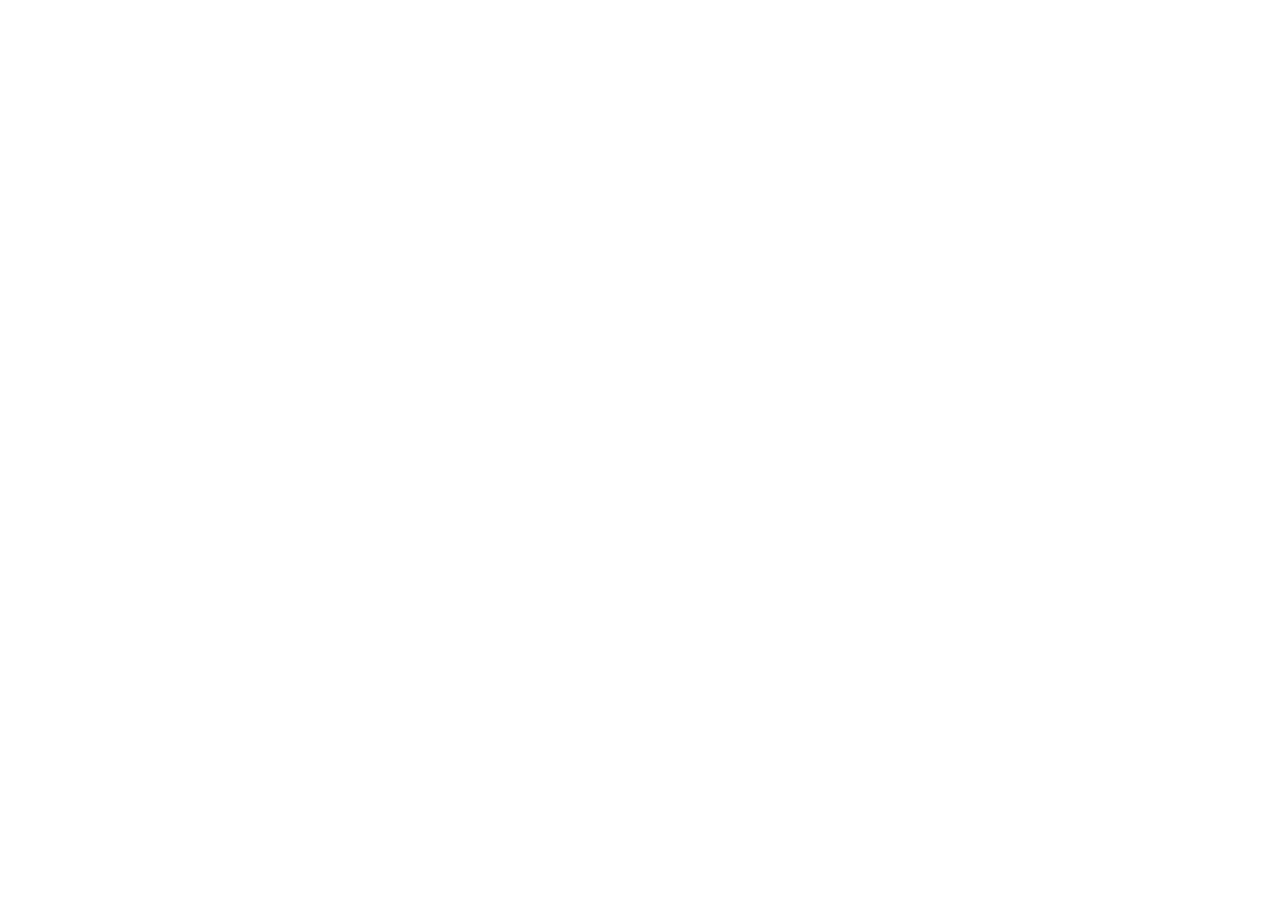
==== index.html @ af5df822 "Add files via upload" ====
<!doctype html>
<html lang="en-GB">
<head>
  <meta charset="utf-8" />
  <meta name="viewport" content="width=240, initial-scale=1, maximum-scale=1, user-scalable=no, viewport-fit=cover" />
  <meta name="theme-color" content="#090a0f" />
  <title>Theory Roulette</title>
  <link rel="icon" href="assets/theory-roulette-icon.svg" />
  <link rel="stylesheet" href="css/styles.css" />
</head>
<body>
  <main id="app" aria-live="polite"></main>
  <script src="js/data.js"></script>
  <script src="js/app.js"></script>
</body>
</html>
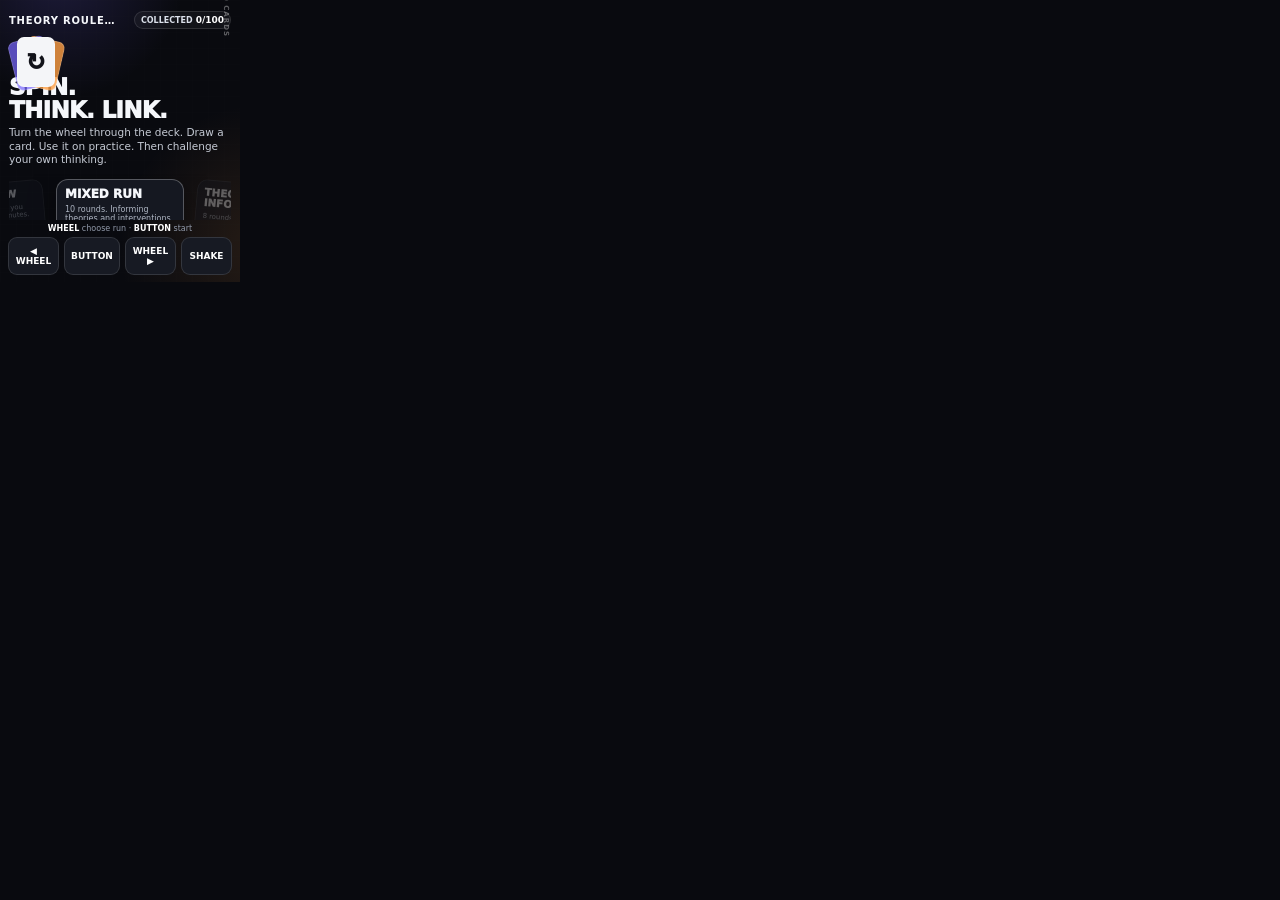
==== commit 8f46ccb2: "Add files via upload" ====
--- a/index.html
+++ b/index.html
@@ -1,16 +1,705 @@
 <!doctype html>
 <html lang="en-GB">
 <head>
-  <meta charset="utf-8" />
-  <meta name="viewport" content="width=240, initial-scale=1, maximum-scale=1, user-scalable=no, viewport-fit=cover" />
-  <meta name="theme-color" content="#090a0f" />
-  <title>Theory Roulette</title>
-  <link rel="icon" href="assets/theory-roulette-icon.svg" />
-  <link rel="stylesheet" href="css/styles.css" />
+<meta charset="utf-8">
+<meta name="viewport" content="width=240, initial-scale=1, maximum-scale=1, user-scalable=no, viewport-fit=cover">
+<meta name="theme-color" content="#090a0f">
+<title>Theory Roulette — R1 Creation</title>
+<style>:root{
+  --bg:#090a0f;
+  --panel:#12141d;
+  --ink:#f5f7fb;
+  --muted:#a6adba;
+  --inform:#7867ff;
+  --intervene:#ff9f43;
+  --wild:#42d6b4;
+  --danger:#ff5b6e;
+  --line:rgba(255,255,255,.12);
+}
+*{box-sizing:border-box;-webkit-tap-highlight-color:transparent}
+html,body{margin:0;width:240px;height:282px;overflow:hidden;background:var(--bg);color:var(--ink);font-family:Inter,ui-sans-serif,system-ui,-apple-system,BlinkMacSystemFont,"Segoe UI",sans-serif}
+body{position:relative;user-select:none}
+button,input,textarea{font:inherit}
+#app{width:240px;height:282px;overflow:hidden;position:relative;background:
+  radial-gradient(circle at 25% -10%,rgba(120,103,255,.18),transparent 35%),
+  radial-gradient(circle at 110% 88%,rgba(255,159,67,.12),transparent 40%),#090a0f}
+.screen{position:absolute;inset:0;padding:8px 9px 9px;display:flex;flex-direction:column;animation:screenIn .18s ease-out}
+@keyframes screenIn{from{opacity:0;transform:translateY(4px)}to{opacity:1;transform:none}}
+.topbar{height:24px;display:flex;align-items:center;gap:6px;flex:0 0 auto}
+.brand{font-size:10px;font-weight:900;letter-spacing:.8px;white-space:nowrap;overflow:hidden;text-overflow:ellipsis}
+.spacer{flex:1}
+.pill{height:18px;display:inline-flex;align-items:center;gap:3px;border:1px solid var(--line);border-radius:999px;padding:0 6px;background:rgba(255,255,255,.04);font-size:8px;font-weight:800;color:#dbe0ea}
+.pill strong{font-size:9px;color:#fff}
+.kicker{font-size:8px;font-weight:900;letter-spacing:1.1px;color:var(--muted);text-transform:uppercase}
+.title{font-size:23px;line-height:.98;font-weight:950;letter-spacing:-.7px;margin:5px 0 5px}
+.subtitle{font-size:10.5px;line-height:1.28;color:#c5cad4;margin:0}
+.hint{font-size:8px;line-height:1.2;color:#929aaa;text-align:center;margin-top:auto;padding-top:4px}
+.hint b{color:#fff}
+
+/* HOME */
+.hero-mark{width:54px;height:54px;margin:4px 0 1px;position:relative}
+.hero-mark .c{position:absolute;width:38px;height:50px;border-radius:7px;left:8px;top:1px;border:1px solid rgba(255,255,255,.25)}
+.hero-mark .c:nth-child(1){background:var(--inform);transform:rotate(-14deg) translateX(-5px);opacity:.7}
+.hero-mark .c:nth-child(2){background:var(--intervene);transform:rotate(13deg) translateX(6px);opacity:.8}
+.hero-mark .c:nth-child(3){background:#f4f5f8;display:grid;place-items:center;color:#12131a;font-size:23px;font-weight:950}
+.mode-rail{height:74px;position:relative;margin-top:7px;overflow:hidden}
+.mode-card{position:absolute;top:5px;left:50%;width:128px;height:62px;border:1px solid var(--line);border-radius:12px;background:#151821;padding:8px;transition:transform .16s ease,opacity .16s ease,filter .16s ease;transform:translateX(-50%)}
+.mode-card .mname{font-size:12px;font-weight:950;line-height:1}.mode-card .mdesc{font-size:8px;line-height:1.18;color:#aeb5c2;margin-top:5px}
+.mode-card.prev{transform:translateX(-152%) scale(.86) rotate(-5deg);opacity:.33}.mode-card.next{transform:translateX(52%) scale(.86) rotate(5deg);opacity:.33}.mode-card.far{opacity:0;pointer-events:none}
+.mode-card.current{box-shadow:0 8px 28px rgba(0,0,0,.35);border-color:rgba(255,255,255,.28)}
+
+/* DECK */
+.deck-zone{position:relative;height:185px;flex:0 0 185px;overflow:hidden;margin:1px -9px 0}
+.deck-card{position:absolute;width:138px;height:176px;left:51px;top:4px;border-radius:15px;border:1px solid rgba(255,255,255,.2);padding:10px;overflow:hidden;transform-origin:50% 100%;transition:transform .16s cubic-bezier(.2,.8,.2,1),opacity .16s ease,filter .16s ease;box-shadow:0 12px 26px rgba(0,0,0,.38)}
+.deck-card.inform{background:linear-gradient(150deg,#7666ff 0%,#493cc2 62%,#28233e 100%)}
+.deck-card.intervene{background:linear-gradient(150deg,#ffad58 0%,#cf6e21 62%,#3c2a20 100%)}
+.deck-card .cat{font-size:7px;font-weight:950;letter-spacing:1px;text-transform:uppercase;opacity:.84}
+.deck-card .num{position:absolute;right:10px;top:9px;font-size:8px;font-weight:900;opacity:.55}
+.deck-card .name{font-size:19px;line-height:.98;font-weight:950;letter-spacing:-.5px;margin-top:20px;overflow-wrap:anywhere}
+.deck-card .family{position:absolute;left:10px;bottom:10px;font-size:8px;font-weight:850;text-transform:uppercase;letter-spacing:.7px;background:rgba(0,0,0,.2);padding:4px 6px;border-radius:999px}
+.deck-card.pos-2{transform:translateX(-164px) scale(.77) rotate(-12deg);opacity:.24;filter:saturate(.55)}
+.deck-card.pos-1{transform:translateX(-90px) scale(.87) rotate(-7deg);opacity:.55;filter:saturate(.75)}
+.deck-card.pos0{transform:translateX(0) scale(1) rotate(0);opacity:1;z-index:4}
+.deck-card.pos1{transform:translateX(90px) scale(.87) rotate(7deg);opacity:.55;filter:saturate(.75)}
+.deck-card.pos2{transform:translateX(164px) scale(.77) rotate(12deg);opacity:.24;filter:saturate(.55)}
+.deck-card.fly-left{animation:flyLeft .48s cubic-bezier(.3,.7,.1,1) forwards}.deck-card.fly-right{animation:flyRight .48s cubic-bezier(.3,.7,.1,1) forwards}.deck-card.pick{animation:pickCard .48s cubic-bezier(.2,.9,.2,1) forwards;z-index:10}
+@keyframes flyLeft{to{transform:translate(-210px,32px) rotate(-38deg) scale(.7);opacity:0}}
+@keyframes flyRight{to{transform:translate(210px,32px) rotate(38deg) scale(.7);opacity:0}}
+@keyframes pickCard{55%{transform:translateY(-13px) scale(1.05)}to{transform:translateY(8px) scale(.9);opacity:0}}
+.deck-footer{display:flex;align-items:center;justify-content:center;gap:7px;height:32px}.legend-dot{width:7px;height:7px;border-radius:50%;display:inline-block}.legend-dot.i{background:var(--inform)}.legend-dot.a{background:var(--intervene)}
+
+/* CHALLENGE */
+.mini-card{height:39px;border-radius:10px;padding:7px 8px;display:flex;align-items:center;gap:8px;border:1px solid rgba(255,255,255,.15);flex:0 0 auto}.mini-card.inform{background:linear-gradient(100deg,rgba(120,103,255,.34),rgba(120,103,255,.09))}.mini-card.intervene{background:linear-gradient(100deg,rgba(255,159,67,.34),rgba(255,159,67,.09))}
+.mini-icon{width:25px;height:25px;border-radius:7px;display:grid;place-items:center;font-size:13px;font-weight:950;background:rgba(255,255,255,.12)}
+.mini-copy{min-width:0}.mini-copy .mini-cat{font-size:6.5px;font-weight:900;letter-spacing:.8px;text-transform:uppercase;color:#bec4d0}.mini-copy .mini-name{font-size:11px;font-weight:950;white-space:nowrap;overflow:hidden;text-overflow:ellipsis;max-width:165px}
+.casebox{margin-top:6px;padding:8px 9px;border:1px solid var(--line);border-radius:11px;background:rgba(255,255,255,.035);min-height:116px;overflow:hidden}.case-title{font-size:9px;font-weight:950;text-transform:uppercase;letter-spacing:.65px;color:#fff;margin-bottom:5px}.case-text{font-size:10.5px;line-height:1.28;color:#d8dce5}.case-new{font-size:8.5px;line-height:1.23;color:#aeb7c7;margin-top:5px;padding-top:5px;border-top:1px solid rgba(255,255,255,.09)}
+.prompt-box{margin-top:6px;border-radius:11px;padding:8px 9px;background:#f2f3f5;color:#15161c;min-height:71px}.prompt-label{font-size:7px;font-weight:950;text-transform:uppercase;letter-spacing:.9px;color:#666d78}.prompt-text{font-size:12.2px;font-weight:850;line-height:1.16;margin-top:3px}.speak-state{font-size:8px;font-weight:900;margin-top:6px;color:#303540;display:flex;align-items:center;gap:4px}.pulse{width:6px;height:6px;border-radius:50%;background:var(--danger)}.listening .pulse{animation:pulse .65s infinite alternate}@keyframes pulse{to{transform:scale(1.7);opacity:.45}}
+
+/* REVEAL */
+.reveal-grid{display:grid;grid-template-rows:1fr 1fr;gap:6px;min-height:183px;margin-top:5px}.reveal{border-radius:11px;padding:9px;border:1px solid var(--line);background:rgba(255,255,255,.04);overflow:hidden}.reveal .rlabel{font-size:7px;font-weight:950;letter-spacing:.9px;text-transform:uppercase;margin-bottom:5px}.reveal .rtext{font-size:10.2px;line-height:1.25}.reveal.helps .rlabel{color:var(--wild)}.reveal.limits .rlabel{color:#ff8ea0}.transcript{font-size:8px;line-height:1.2;color:#9ea6b5;white-space:nowrap;overflow:hidden;text-overflow:ellipsis;margin:2px 0 0}
+
+/* LINK */
+.link-prompt{font-size:10.7px;line-height:1.2;font-weight:850;margin:5px 2px 3px}.link-rail{position:relative;height:142px;overflow:hidden;margin:0 -9px}.link-card{position:absolute;width:128px;height:130px;left:56px;top:4px;border-radius:13px;padding:9px;border:1px solid rgba(255,255,255,.17);transition:transform .16s ease,opacity .16s ease;box-shadow:0 10px 23px rgba(0,0,0,.3)}.link-card.inform{background:#493dc2}.link-card.intervene{background:#c86e28}.link-card .lname{font-size:15px;line-height:1;font-weight:950;margin-top:17px}.link-card .lwhy{font-size:8px;line-height:1.2;margin-top:8px;color:rgba(255,255,255,.82)}.link-card.prev{transform:translateX(-126px) scale(.84) rotate(-7deg);opacity:.4}.link-card.next{transform:translateX(126px) scale(.84) rotate(7deg);opacity:.4}.link-card.far{opacity:0}.link-card.current{z-index:3}
+
+/* WILDCARD */
+.wild-overlay{position:absolute;inset:0;z-index:50;display:grid;place-items:center;background:rgba(3,5,9,.72);backdrop-filter:blur(5px);animation:wildIn .22s ease-out}@keyframes wildIn{from{opacity:0;transform:scale(1.08)}to{opacity:1;transform:none}}.wild-card{width:204px;min-height:205px;border-radius:18px;background:linear-gradient(150deg,#49d9b8,#168a79 65%,#12302d);border:1px solid rgba(255,255,255,.35);padding:14px;box-shadow:0 20px 50px rgba(0,0,0,.55);transform:rotate(-2deg)}.wild-icon{font-size:28px;font-weight:950}.wild-label{font-size:8px;font-weight:950;letter-spacing:1.2px;margin-top:8px}.wild-name{font-size:22px;line-height:.95;font-weight:950;margin-top:3px}.wild-prompt{font-size:12px;line-height:1.22;font-weight:750;margin-top:14px}.wild-bonus{font-size:8px;font-weight:900;margin-top:14px;color:#d4fff6}
+
+/* RESULTS */
+.scoreburst{text-align:center;margin:8px 0 5px}.scoreburst .big{font-size:42px;line-height:.9;font-weight:1000;letter-spacing:-2px}.scoreburst .small{font-size:8px;font-weight:900;letter-spacing:1.1px;color:#aab1bf}.combo{margin:8px auto 0;border:1px solid var(--line);border-radius:12px;padding:8px 10px;width:205px;background:rgba(255,255,255,.035)}.combo .pair{font-size:10px;font-weight:950;line-height:1.2}.combo .why{font-size:8.5px;line-height:1.22;color:#adb5c4;margin-top:4px}.progressbar{height:5px;border-radius:999px;background:#20232d;overflow:hidden;margin-top:8px}.progressbar>span{display:block;height:100%;background:linear-gradient(90deg,var(--inform),var(--wild));border-radius:inherit}.run-summary{display:grid;grid-template-columns:repeat(3,1fr);gap:6px;margin-top:9px}.stat{padding:8px 5px;border:1px solid var(--line);border-radius:10px;text-align:center;background:rgba(255,255,255,.035)}.stat b{font-size:17px;display:block}.stat span{font-size:7px;color:#a9b0bc;font-weight:800;text-transform:uppercase;letter-spacing:.7px}
+
+/* Browser-only touch helpers */
+.touchbar{position:absolute;bottom:7px;left:8px;right:8px;height:38px;display:none;gap:5px;z-index:20}.touchbar button{flex:1;border:1px solid var(--line);border-radius:9px;background:#171a23;color:#fff;font-size:9px;font-weight:850}.browser .touchbar{display:flex}.browser .hint{padding-bottom:39px}
+.casebox-large{min-height:175px;padding:11px 10px}.casebox-large .case-title{font-size:10px;margin-bottom:8px}.casebox-large .case-text{font-size:11.2px;line-height:1.32}.casebox-large .case-new{font-size:9.2px;line-height:1.26;margin-top:8px;padding-top:7px}
+.reflection-space{margin-top:8px;padding:10px 3px 4px;min-height:125px}.reflection-question{font-size:20px;line-height:1.03;font-weight:950;letter-spacing:-.45px;margin-top:7px}.reflection-nudge{font-size:9px;line-height:1.25;color:#aeb6c4;margin-top:10px}.reflection-transcript{margin-top:7px;color:#3c424e}.reveal-grid{min-height:172px}
+.reflection-space{min-height:108px;margin-top:5px;padding-top:7px}.reflection-nudge{font-size:8.5px;margin-top:7px}.reflection-prompt{min-height:49px;padding:7px 9px}.reflection-prompt .speak-state{margin-top:1px}.reflection-prompt .reflection-transcript{margin-top:5px}
+
+/* FIXED BUILD: visible bootstrap + card artwork */
+#app:before{content:"";position:absolute;inset:0;pointer-events:none;opacity:.22;background-image:linear-gradient(rgba(255,255,255,.018) 1px,transparent 1px),linear-gradient(90deg,rgba(255,255,255,.018) 1px,transparent 1px);background-size:16px 16px}
+.deck-card:after{content:"";position:absolute;right:-12px;bottom:-14px;width:88px;height:88px;border-radius:50%;border:14px solid rgba(255,255,255,.07);box-shadow:0 0 0 8px rgba(255,255,255,.025)}
+.deck-card.inform:before{content:"?";position:absolute;right:15px;bottom:16px;font-size:50px;line-height:1;font-weight:900;color:rgba(255,255,255,.10);transform:rotate(8deg)}
+.deck-card.intervene:before{content:"→";position:absolute;right:12px;bottom:14px;font-size:52px;line-height:1;font-weight:900;color:rgba(255,255,255,.11);transform:rotate(-8deg)}
+.home:after{content:"100 CARDS";position:absolute;right:10px;top:37px;font-size:7px;font-weight:900;letter-spacing:1px;color:rgba(255,255,255,.35);transform:rotate(90deg);transform-origin:100% 0}
+.startup-shell .mode-card.current{border-color:rgba(120,103,255,.7);box-shadow:0 9px 30px rgba(120,103,255,.16)}
+.startup-shell .bootstrap-note{font-size:7px;color:#6f7887;text-align:center;margin-top:auto}
+.startup-error{margin:auto 4px;text-align:center}.startup-error .error-mark{width:44px;height:44px;margin:0 auto 12px;border-radius:13px;display:grid;place-items:center;font-size:26px;font-weight:950;background:#ff5b6e;color:#0b0c10;transform:rotate(-6deg)}
+</style>
 </head>
 <body>
-  <main id="app" aria-live="polite"></main>
-  <script src="js/data.js"></script>
-  <script src="js/app.js"></script>
+<main id="app" aria-live="polite"><section class="screen home startup-shell">
+  <div class="topbar"><div class="brand">THEORY ROULETTE</div><div class="spacer"></div><div class="pill">100 <strong>CARDS</strong></div></div>
+  <div class="hero-mark" aria-hidden="true"><span class="c"></span><span class="c"></span><span class="c">↻</span></div>
+  <div class="title">SPIN.<br>THINK. LINK.</div>
+  <p class="subtitle">Theories that inform. Approaches that intervene. Draw one, use it on practice, then challenge it.</p>
+  <div class="mode-rail"><div class="mode-card current"><div class="mname">MIXED RUN</div><div class="mdesc">10 rounds. Informing theories and interventions in one deck.</div></div></div>
+  <div class="hint"><b>WHEEL</b> choose run · <b>BUTTON</b> start</div>
+  <div class="bootstrap-note">R1 CREATION · LOADING INTERACTION LAYER</div>
+</section></main>
+<noscript><style>.bootstrap-note{display:none}</style></noscript>
+<script>(function () {
+  const C = (id, name, type, family, summary, helps, limits) => ({ id, name, type, family, summary, helps, limits });
+
+  const cards = [
+    C(1,'Person-centred theory','inform','relationships','People are understood through their own experience, meaning and sense of self.','Brings the person’s priorities, feelings and interpretation into the centre of the situation.','Can underplay structural inequality, material conditions and organisational power if used alone.'),
+    C(2,'Relationship-centred practice','inform','relationships','Care is shaped by the quality and reciprocity of relationships around a person.','Helps notice trust, reciprocity, emotional labour and how staff–person relationships affect outcomes.','May not fully explain wider economic, legal or institutional forces.'),
+    C(3,'Attachment theory','inform','development','Early and later attachment experiences can influence expectations of safety, care and relationships.','Offers a way to think about proximity, trust, separation, rejection and relationship patterns.','Can become deterministic or pathologising if culture, trauma, disability and current context are ignored.'),
+    C(4,'Social learning theory','inform','behaviour','People learn through observing others, consequences and social reinforcement.','Helps identify role models, reinforcement, group norms and learned patterns of behaviour.','Does not fully explain emotion, meaning, identity or structural constraints.'),
+    C(5,'Ecological systems theory','inform','systems','People develop within interacting layers such as family, community, services and wider society.','Encourages movement beyond the individual to relationships, services, community and policy.','Can map complexity without telling you which influence matters most or what to do next.'),
+    C(6,'General systems theory','inform','systems','A person or service is part of interconnected systems where change in one area affects others.','Helps trace feedback loops, interdependence and unintended consequences across a network.','Can feel abstract and may flatten differences in power between parts of the system.'),
+    C(7,'Family systems theory','inform','relationships','Family patterns are relational and circular rather than caused by one individual alone.','Helps explore roles, boundaries, alliances, communication and repeated interaction patterns.','Can inadvertently distribute responsibility away from abuse, coercion or structural disadvantage.'),
+    C(8,'Biopsychosocial model','inform','person','Health and behaviour emerge through biological, psychological and social influences.','Prompts a broad formulation rather than assuming one cause.','Can become a checklist and still neglect culture, power, rights and material inequality.'),
+    C(9,'Social model of disability','inform','critical','Disability is produced through social and environmental barriers as well as impairment.','Shifts attention towards inaccessible environments, attitudes, systems and reasonable adjustments.','May not by itself capture pain, fatigue or other embodied effects of impairment.'),
+    C(10,'Human rights model of disability','inform','critical','Disabled people are rights-holders entitled to participation, equality and dignity.','Helps frame decisions around rights, autonomy, participation and removal of discriminatory barriers.','Rights can conflict in practice and require careful application rather than slogans.'),
+    C(11,'Critical disability theory','inform','critical','Disability is shaped by power, norms, institutions and ideas about whose bodies and minds are valued.','Helps question ableism, normality, professional authority and institutional assumptions.','May offer critique more readily than a specific practical intervention.'),
+    C(12,'Social constructionism','inform','society','Meanings and categories are produced through language, culture and social interaction.','Helps ask how ideas such as risk, dependence, capacity or normality are being constructed.','Material realities can be overlooked if everything is treated mainly as discourse.'),
+    C(13,'Symbolic interactionism','inform','society','People act according to meanings developed through social interaction.','Helps explore identity, everyday encounters and how people interpret each other’s behaviour.','Often focuses on micro-interactions and can miss broader structures.'),
+    C(14,'Labelling theory','inform','society','Labels can alter how others respond and how a person comes to be understood.','Helps notice diagnostic, behavioural or service labels and the expectations attached to them.','Labels can also provide recognition, rights or access to support, so effects are not always negative.'),
+    C(15,'Stigma theory','inform','society','Stigma marks some identities or characteristics as socially devalued.','Helps examine concealment, shame, exclusion, discrimination and anticipated judgement.','Does not automatically explain the person’s own meaning or resilience.'),
+    C(16,'Intersectionality','inform','critical','People experience overlapping systems of advantage and disadvantage rather than single identities in isolation.','Helps consider how disability, race, class, gender, sexuality, age and other positions interact.','Can become tokenistic if reduced to listing identities without analysing power.'),
+    C(17,'Social determinants of health','inform','systems','Health is strongly shaped by income, housing, education, work, environment and social conditions.','Moves analysis beyond individual behaviour towards material and social conditions.','Broad population patterns do not explain every individual experience.'),
+    C(18,'Life course theory','inform','development','Experiences accumulate and interact across a person’s life and transitions.','Helps connect current circumstances with earlier transitions, opportunities and cumulative disadvantage.','Can tempt practitioners to over-read the past and under-value present choice.'),
+    C(19,'Salutogenesis','inform','person','Health can be understood through resources that support coherence, manageability and meaning.','Helps identify what enables coping, meaning and movement towards wellbeing.','May underplay severe adversity or suggest people should simply become more resilient.'),
+    C(20,'Stress–vulnerability model','inform','person','Difficulties can emerge when vulnerability and stress exceed available protective factors.','Helps organise stressors, strengths, triggers and protective factors without assuming a single cause.','The language of vulnerability can become individualising if environmental stress is neglected.'),
+    C(21,'Trauma theory','inform','person','Traumatic experiences can shape threat perception, emotion, memory, relationships and bodily responses.','Helps reinterpret some behaviour as adaptation to threat rather than deliberate non-compliance.','Not every difficulty is trauma-related; over-application can obscure other explanations.'),
+    C(22,'Cumulative disadvantage','inform','systems','Small inequalities can build across time and institutions, creating widening disadvantage.','Helps connect repeated barriers, missed opportunities and service exclusions over time.','Can make trajectories appear inevitable when change remains possible.'),
+    C(23,'Resilience theory','inform','person','People draw on personal, relational and community resources when facing adversity.','Helps identify protective relationships, coping resources and opportunities for recovery.','Can shift responsibility onto individuals if structural causes are ignored.'),
+    C(24,'Strengths perspective','inform','person','Practice begins with capabilities, resources, hopes and relationships rather than deficits alone.','Helps balance risk and need with what is working and what matters to the person.','Positivity can become superficial if harm, inequality or serious risk are minimised.'),
+    C(25,'Recovery model','inform','person','Recovery concerns living a meaningful life on one’s own terms, not simply symptom removal.','Helps focus on identity, hope, control, opportunity and personally defined outcomes.','Can be co-opted into service targets or unrealistic expectations of independence.'),
+    C(26,'Self-determination theory','inform','motivation','Motivation is supported by autonomy, competence and relatedness.','Helps ask whether the environment supports choice, mastery and belonging.','Does not remove material constraints or explain all forms of motivation.'),
+    C(27,'Learned helplessness','inform','motivation','Repeated experiences of having little control can reduce future attempts to act.','Helps notice how repeated exclusion or over-control may affect initiative and confidence.','Can wrongly locate the problem in the person instead of the controlling environment.'),
+    C(28,'Maslow’s hierarchy of needs','inform','motivation','Human needs are often described from basic survival and safety through belonging, esteem and fulfilment.','Provides a simple prompt to consider unmet needs across several domains.','Needs do not occur in a fixed universal hierarchy and the model has cultural limitations.'),
+    C(29,'Erikson’s psychosocial theory','inform','development','Development involves recurring psychosocial tensions across the lifespan.','Can prompt thinking about identity, intimacy, contribution and transitions.','Stage models can oversimplify diverse lives and should not be treated as fixed norms.'),
+    C(30,'Piaget’s cognitive development','inform','development','Cognitive development was described as changing through qualitatively different stages.','Can prompt consideration of how someone understands concepts and information.','The stage model is contested and should never be used to underestimate an individual’s ability.'),
+    C(31,'Vygotsky’s sociocultural theory','inform','learning','Learning develops through social interaction, language, culture and supported participation.','Highlights scaffolding, communication partners and the social environment of learning.','Requires careful individualisation; support can become over-directive.'),
+    C(32,'Kolb’s experiential learning','inform','learning','Learning can move through experience, reflection, conceptualisation and experimentation.','Helps turn practice experiences into a structured cycle of learning.','Real learning is not always neat or cyclical, and reflection may require support.'),
+    C(33,'Schön’s reflective practice','inform','learning','Professionals learn by reflecting during and after uncertain practice situations.','Helps examine tacit judgement, uncertainty and how decisions develop in action.','Reflection alone does not guarantee change and can ignore organisational constraints.'),
+    C(34,'Communities of practice','inform','learning','Learning happens through participation in groups that share practice, language and routines.','Helps explain professional culture, belonging and informal learning in teams.','Communities can reproduce poor practice, exclusion or dominant norms.'),
+    C(35,'Situated learning','inform','learning','Knowledge is shaped by the social and practical context in which it is used.','Helps explain why knowing something in a classroom may differ from using it in practice.','Can understate transferable knowledge or individual cognition.'),
+    C(36,'Transformative learning','inform','learning','Learning can involve questioning taken-for-granted assumptions and changing frames of reference.','Helps explore moments where discomfort or contradiction alters professional thinking.','Not all learning needs dramatic transformation, and power within education still matters.'),
+    C(37,'Andragogy','inform','learning','Adult learning is often strengthened by relevance, experience, self-direction and problem-centred learning.','Helps design learning around real practice and prior experience.','Adults vary greatly; the assumptions should not be treated as universal.'),
+    C(38,'Cognitive theory','inform','behaviour','Thoughts, beliefs, attention and interpretation influence emotion and behaviour.','Helps identify appraisals, assumptions and thinking patterns linked with distress or action.','Can over-focus on internal thinking when external circumstances are genuinely harmful.'),
+    C(39,'Behaviourism','inform','behaviour','Behaviour is influenced by antecedents, consequences and reinforcement.','Helps examine what happens before and after behaviour and what may maintain it.','Meaning, communication, trauma and rights can be lost if behaviour is treated mechanically.'),
+    C(40,'Psychodynamic theory','inform','relationships','Current feelings and relationships may be influenced by unconscious processes and earlier relational experiences.','Offers ways to think about defence, transference, emotional patterns and relational repetition.','Interpretation can become speculative and overly expert-led.'),
+    C(41,'Cognitive dissonance','inform','behaviour','People experience tension when beliefs, values and actions conflict.','Helps understand defensiveness, justification and resistance when practice challenges identity or values.','Not all inconsistency reflects dissonance; practical constraints may be more important.'),
+    C(42,'Attribution theory','inform','behaviour','People explain behaviour by attributing it to personal qualities or situations.','Helps challenge assumptions such as “difficult person” when context may better explain behaviour.','Attribution patterns are only one part of judgement and decision-making.'),
+    C(43,'Theory of planned behaviour','inform','motivation','Intentions are influenced by attitudes, perceived social norms and perceived control.','Helps analyse why someone may intend to act but still feel unable or unsupported.','Intentions do not always predict behaviour, especially under poverty, crisis or coercion.'),
+    C(44,'Health belief model','inform','motivation','Health action is influenced by perceived risk, severity, benefits, barriers and cues to act.','Helps organise beliefs that may influence engagement with treatment or prevention.','Can individualise behaviour and underplay trust, access and social conditions.'),
+    C(45,'Transtheoretical model','inform','motivation','Change is often described through shifting readiness rather than a single decision.','Helps tailor conversations to readiness rather than assuming everyone is ready for action.','Stages can oversimplify change and people may move in less orderly ways.'),
+    C(46,'COM-B','inform','motivation','Behaviour depends on capability, opportunity and motivation.','Provides a practical way to ask what needs to change around the person as well as within them.','Its simplicity can hide complexity unless each component is explored carefully.'),
+    C(47,'Capability approach','inform','critical','Wellbeing concerns the real freedoms people have to be and do what they value.','Helps distinguish formal choice from genuine opportunity and access.','Capabilities can be difficult to define and measure without the person’s voice.'),
+    C(48,'Social role valorisation','inform','critical','Socially valued roles and images can influence opportunity, status and inclusion.','Helps notice how services may restrict ordinary roles, relationships and community participation.','The idea of “valued” roles can itself reflect dominant social norms.'),
+    C(49,'Normalisation principle','inform','critical','People should have access to ordinary patterns and conditions of everyday life.','Helps challenge institutional routines and unnecessary segregation.','“Normal” can become prescriptive; people should not have to conform to deserve inclusion.'),
+    C(50,'Power/knowledge','inform','critical','What counts as truth is connected with power, institutions and professional ways of knowing.','Helps question whose account becomes the official version and how records shape later decisions.','The lens can feel abstract and may not directly guide immediate action.'),
+    C(51,'Feminist theory','inform','critical','Gendered power, social roles and inequality shape experience and institutions.','Helps examine care work, violence, economic inequality and whose knowledge is legitimised.','Different feminist traditions disagree, and gender must be considered alongside other inequalities.'),
+    C(52,'Critical race theory','inform','critical','Racism can be structural and embedded in institutions, not only individual prejudice.','Helps examine patterns, policy, institutional practice and whose experiences are centred.','It requires contextual application and should not reduce people to racial categories.'),
+    C(53,'Queer theory','inform','critical','Categories of gender and sexuality are socially regulated and can be questioned rather than treated as fixed norms.','Helps notice heteronormativity, assumptions about family and pressures to fit normative identities.','Its conceptual language can be difficult to translate into immediate practice without care.'),
+    C(54,'Organisational culture theory','inform','systems','Shared assumptions, norms and routines shape how organisations behave.','Helps explain why policy and actual practice may differ within a service.','Culture can become a vague explanation unless linked to concrete behaviours and structures.'),
+    C(55,'Moral distress','inform','systems','Professionals can experience distress when they believe they know the right action but feel constrained from taking it.','Helps explore conflict between values, resources, rules, hierarchy and professional responsibility.','Focusing on staff distress should not eclipse the impact on people using services.'),
+
+    C(56,'Motivational interviewing','intervene','communication','A collaborative conversational approach that explores ambivalence and supports a person’s own reasons for change.','Use open questions, reflections and autonomy-supportive language rather than persuasion.','It is not a technique for making someone agree with a professional goal.'),
+    C(57,'Solution-focused brief therapy','intervene','communication','Focuses on preferred futures, exceptions, resources and small achievable change.','Ask what is already working, what would be different and what small next step matters.','Can feel invalidating if serious harm, trauma or structural barriers are rushed past.'),
+    C(58,'CBT-informed practice','intervene','therapeutic','Links thoughts, emotions, behaviour and situations to identify possible changes.','Collaboratively map patterns and test practical coping strategies.','Should not reframe genuine injustice or inaccessible environments as faulty thinking.'),
+    C(59,'Behavioural activation','intervene','therapeutic','Supports gradual re-engagement with meaningful and reinforcing activity.','Plan manageable activity linked to values, routine and feedback.','Barriers such as fatigue, poverty, access or coercive environments need addressing too.'),
+    C(60,'Positive behaviour support','intervene','support','Uses person-centred assessment and environmental change to improve quality of life and reduce behaviours of concern.','Understand function, communication and context, then change support and environments proactively.','It can become behaviour-control if quality of life, rights and co-production are not central.'),
+    C(61,'Active Support','intervene','support','Enables people with learning disabilities to participate meaningfully in everyday activities and relationships.','Break activities into accessible opportunities and offer just enough assistance.','Participation should remain chosen and meaningful, not become constant staff-led activity.'),
+    C(62,'Trauma-informed practice','intervene','support','Organises support around safety, trust, choice, collaboration and avoiding re-traumatisation.','Adapt environments, communication and relationships to reduce threat and increase control.','It should not assume trauma without evidence or replace specialist trauma treatment when needed.'),
+    C(63,'Strengths-based practice','intervene','support','Works with abilities, relationships, community resources and aspirations alongside needs and risks.','Ask what matters, what works, who is supportive and what resources can be mobilised.','Strengths language must not disguise unmet need or withdrawal of services.'),
+    C(64,'Task-centred practice','intervene','planning','Uses agreed, concrete and time-limited tasks to address priority problems.','Break a broad concern into collaborative, reviewable steps.','May be too narrow when difficulties are relational, traumatic or structurally produced.'),
+    C(65,'Crisis intervention','intervene','safety','Prioritises immediate safety, stabilisation, practical support and short-term coping during crisis.','Reduce immediate danger, clarify priorities and connect the person with appropriate support.','Crisis responses can become restrictive if they do not return to rights and longer-term goals.'),
+    C(66,'Harm reduction','intervene','safety','Seeks to reduce harms even when a person does not want or cannot achieve complete cessation of a risky behaviour.','Work pragmatically on safer choices, information, equipment and access to support.','Can be misunderstood as endorsing harm and still requires attention to safeguarding and capacity.'),
+    C(67,'Relapse prevention','intervene','planning','Identifies triggers, early warning signs, coping strategies and support for maintaining change.','Develop a plan around patterns, high-risk situations and what helps when difficulties return.','The language of relapse may not fit all experiences and should not imply moral failure.'),
+    C(68,'Shared decision-making','intervene','rights','Professionals and people combine evidence with the person’s preferences, circumstances and goals.','Present meaningful options, explore what matters and reach decisions together.','Choice is not meaningful if options are inaccessible or power differences remain unaddressed.'),
+    C(69,'Supported decision-making','intervene','rights','Provides communication and relational support so a person can make or express their own decisions wherever possible.','Adjust information, time, environment and trusted support before concluding a person cannot decide.','Support must not become subtle substitution of another person’s preference.'),
+    C(70,'De-escalation','intervene','safety','Uses calm communication, space, validation and environmental adjustment to reduce escalating distress or conflict.','Slow the interaction, reduce threat and preserve dignity while assessing immediate risk.','De-escalation is not simply compliance-seeking and may fail if underlying causes remain unchanged.'),
+    C(71,'Restorative practice','intervene','relationships','Focuses on harm, relationships, accountability and what is needed to repair or move forward.','Bring affected people into a structured process that explores impact and agreed repair.','It may be inappropriate where power imbalance, coercion or ongoing abuse makes participation unsafe.'),
+    C(72,'Family group conferencing','intervene','relationships','Brings family and network members together to develop their own plan around a concern.','Widen participation and use family knowledge while keeping clear safeguarding boundaries.','Family networks can include conflict, exclusion or unsafe power dynamics.'),
+    C(73,'Independent advocacy','intervene','rights','Supports a person to understand options, express views and have those views represented independently.','Use advocacy when communication, power imbalance or conflict may prevent the person being heard.','Advocacy should amplify the person’s voice rather than replace it.'),
+    C(74,'Co-production','intervene','rights','People with lived experience share power in designing, delivering and evaluating decisions or services.','Create structures where people can genuinely influence priorities, resources and outcomes.','Inviting feedback after decisions are made is consultation, not co-production.'),
+    C(75,'Person-centred planning','intervene','planning','Builds support around the person’s life, relationships, preferences, aspirations and chosen outcomes.','Start with what matters to the person and translate this into coordinated practical support.','Plans can become paperwork if the person has little influence over actual decisions.'),
+    C(76,'Recovery planning','intervene','planning','Supports personally defined recovery goals, hope, identity and self-management.','Agree meaningful goals, preferred support and strategies that strengthen control and opportunity.','Recovery language should not become pressure to reduce support prematurely.'),
+    C(77,'Care coordination','intervene','systems','Coordinates people, information and services around agreed needs and outcomes.','Clarify roles, avoid duplication and make transitions between services more coherent.','Coordination can become professional-centred if the person is not an active partner.'),
+    C(78,'Case management','intervene','systems','Combines assessment, planning, coordination, monitoring and review across complex needs.','Maintain continuity across fragmented services and track whether agreed support happens.','Can become bureaucratic gatekeeping if relationships and rights are secondary.'),
+    C(79,'Safeguarding planning','intervene','safety','Develops proportionate action to reduce abuse, neglect or exploitation while considering the person’s wishes and rights.','Clarify risks, desired outcomes, legal duties and who will do what next.','Over-protection can itself cause harm by restricting autonomy and relationships.'),
+    C(80,'Risk formulation','intervene','safety','Synthesises risk factors, triggers, protective factors, context and likely future scenarios.','Move beyond a risk list to an explanation of how and when harm may occur and what could reduce it.','A formulation is provisional and must be revised when new information appears.'),
+    C(81,'Safety planning','intervene','safety','Creates a practical, personalised plan for recognising danger and accessing support.','Agree warning signs, immediate actions, trusted contacts and environmental changes.','Plans are ineffective if they are inaccessible, unrealistic or not rehearsed.'),
+    C(82,'Reasonable adjustments','intervene','access','Changes usual processes so disabled people can access services more equitably.','Adapt communication, appointments, environments, time, procedures or support to remove barriers.','Adjustments must be individual; generic “easy read” alone may not make something accessible.'),
+    C(83,'Communication passport','intervene','access','Records how a person communicates, understands information and prefers others to support communication.','Give unfamiliar staff a concise, practical guide to communication and support.','A passport can become outdated or replace direct communication with the person.'),
+    C(84,'Social prescribing','intervene','community','Connects people with non-clinical community resources that may support wellbeing and participation.','Link interests and goals with community groups, practical support and meaningful activity.','Referral alone does not remove cost, transport, accessibility or confidence barriers.'),
+    C(85,'Occupational approaches','intervene','support','Use meaningful activity and environmental adaptation to support participation and wellbeing.','Explore what the person needs or wants to do, then adapt task, environment or support.','Activity should not be prescribed without understanding meaning and choice.'),
+    C(86,'Sensory-informed support','intervene','access','Adapts environments and routines in response to sensory preferences and sensitivities.','Reduce avoidable sensory load and create predictable, tolerable environments.','Sensory explanations should not eclipse pain, trauma, communication or other causes of distress.'),
+    C(87,'Graded exposure','intervene','therapeutic','Supports gradual, planned contact with feared situations while building coping and learning.','Co-produce small steps and review learning rather than forcing rapid exposure.','Can be harmful if used without consent, readiness or understanding of trauma.'),
+    C(88,'Psychoeducation','intervene','communication','Provides accessible information that helps people understand experiences, options and self-management.','Translate evidence into understandable, relevant information and check understanding.','Information alone rarely changes behaviour and can become one-way professional instruction.'),
+    C(89,'Peer support','intervene','relationships','People with relevant lived experience support one another through shared understanding and mutuality.','Create connection, hope and practical knowledge outside purely professional relationships.','Peer roles need boundaries, support and recognition; shared experience is not automatically identical experience.'),
+    C(90,'Community development','intervene','community','Works collectively with communities to identify priorities, build capacity and influence conditions.','Shift from individual referral towards collective action and local participation.','Longer-term community work may not address an urgent individual need immediately.'),
+    C(91,'Asset-based community development','intervene','community','Starts with community strengths, networks, associations and local assets rather than deficits alone.','Map local capabilities and connect people in ways that build reciprocal community participation.','Asset language can obscure under-investment or structural deprivation if used uncritically.'),
+    C(92,'Narrative practice','intervene','therapeutic','Separates people from problems and explores alternative stories, identities and meanings.','Use language to externalise problems and strengthen preferred accounts of identity.','Narrative work may be inaccessible without communication adaptation and should not minimise material realities.'),
+    C(93,'Systemic family work','intervene','relationships','Works with interaction patterns and relationships across a family or network.','Explore circular patterns, perspectives and changes that alter the wider relational system.','Requires care where abuse, coercive control or unequal power make joint work unsafe.'),
+    C(94,'Reflective supervision','intervene','workforce','Creates structured space to think about practice, emotion, judgement, ethics and uncertainty.','Use supervision to examine assumptions, emotional impact and alternative formulations.','Reflection has limited value if organisational conditions make change impossible.'),
+    C(95,'Appreciative inquiry','intervene','workforce','Uses questions about strengths and successful practice to generate possibilities for improvement.','Identify when things work well and build from those conditions.','A strengths focus can silence legitimate concerns if problems and inequalities are avoided.'),
+    C(96,'Plan–Do–Study–Act','intervene','quality','Tests small service changes iteratively and learns from what happens.','Make a focused change, study the effect and adapt before wider implementation.','Fast cycles are not a substitute for robust evaluation or meaningful co-production.'),
+    C(97,'Quality improvement','intervene','quality','Uses systematic methods to improve safety, experience, effectiveness or equity in services.','Define a problem, understand the system, measure change and involve those affected.','Metrics can crowd out lived experience or incentivise what is easy to count.'),
+    C(98,'Implementation support','intervene','quality','Uses strategies that help evidence or new practice become embedded in real settings.','Identify barriers, champions, workflow changes, feedback and ongoing support.','Implementation can spread poor or inequitable practice if the intervention itself is not sound.'),
+    C(99,'Coaching leadership','intervene','workforce','Leadership supports others through questions, feedback, autonomy and development rather than command alone.','Use collaborative goals, reflection and feedback to build capability and ownership.','Coaching is not enough where accountability, unsafe practice or structural change is required.'),
+    C(100,'Teach-back and supported communication','intervene','access','Checks understanding by inviting the person to explain information in their own words, with communication support.','Use accessible language, visual support and teach-back to identify what needs explaining differently.','It must not become a test of the person; misunderstanding is feedback about the communication.'),
+  ];
+
+  const wildcards = [
+    {name:'LIVED EXPERIENCE', prompt:'What might the person say is missing from your explanation?', icon:'✦'},
+    {name:'ENVIRONMENT', prompt:'What in the physical or social environment changes this situation?', icon:'⌂'},
+    {name:'POWER', prompt:'Who has power here, and how is it being used?', icon:'⚡'},
+    {name:'LAW', prompt:'What legal duties, rights or safeguards might matter?', icon:'§'},
+    {name:'ANOTHER PROFESSION', prompt:'Which other professional perspective could alter your formulation?', icon:'+'},
+    {name:'CULTURE', prompt:'What assumptions about culture, identity or family could you be making?', icon:'◉'},
+    {name:'COMMUNICATION', prompt:'How could communication be changing what you think you know?', icon:'…'},
+    {name:'INEQUALITY', prompt:'What material or structural inequality is shaping the options available?', icon:'↕'},
+    {name:'ETHICS', prompt:'Which values or ethical tensions are in conflict?', icon:'◇'},
+    {name:'TRAUMA', prompt:'Could threat, safety or earlier harm offer another explanation?', icon:'△'},
+    {name:'RELATIONSHIPS', prompt:'Which relationship is most influencing what happens next?', icon:'∞'},
+    {name:'ADJUSTMENTS', prompt:'What reasonable adjustment could change the outcome?', icon:'↔'},
+    {name:'STIGMA', prompt:'Is a label or stereotype influencing professional judgement?', icon:'◎'},
+    {name:'RESOURCES', prompt:'What changes when staffing, time, money or service availability are considered?', icon:'▦'},
+    {name:'UNCERTAINTY', prompt:'What do you still not know, and how much uncertainty can you safely tolerate?', icon:'?'},
+    {name:'CO-PRODUCTION', prompt:'Where could the person genuinely influence the decision rather than just be consulted?', icon:'✚'}
+  ];
+
+  const cases = [
+    {title:'Missed appointments', text:'A 24-year-old has missed three diabetes appointments. Notes describe them as “non-compliant”. They say letters are confusing and the bus journey involves two changes.', tags:['access','motivation','critical','systems']},
+    {title:'Night support', text:'A woman living in supported housing has started staying awake most nights. Staff want a stricter bedtime routine; she says nighttime is the only period when the house feels quiet.', tags:['support','relationships','behaviour','rights']},
+    {title:'Discharge pressure', text:'A ward is under pressure for beds. A man with a learning disability is medically fit, but his usual support package cannot restart until Monday. The team is considering discharge on Friday.', tags:['systems','rights','quality','safety']},
+    {title:'Family disagreement', text:'A young adult wants to attend a music festival with friends. Their parent says it is too risky and asks the social worker to stop it.', tags:['rights','relationships','risk','critical']},
+    {title:'Medication refusal', text:'A person in a residential service has begun refusing evening medication. Staff say this is “out of character”. He points to his stomach when the tablets are offered.', tags:['communication','access','person','safety']},
+    {title:'Team conflict', text:'Community nurses and social workers disagree about who should respond to a deteriorating home situation. Each service says the main issue sits outside its remit.', tags:['systems','workforce','quality','safety']},
+    {title:'Repeated falls', text:'An older woman has fallen four times in two months. Her daughter wants the rugs removed and a sensor installed. The woman says the rugs belonged to her late partner and refuses both changes.', tags:['rights','relationships','safety','person']},
+    {title:'College placement', text:'A student with autism is doing well academically but repeatedly leaves a noisy placement area. The placement educator describes this as poor resilience.', tags:['access','learning','critical','workforce']},
+    {title:'Alcohol and tenancy', text:'A tenant is drinking heavily and neighbours have complained about noise. Housing staff are considering enforcement. He says drinking became worse after his brother died.', tags:['trauma','community','safety','systems']},
+    {title:'Communication change', text:'A woman who usually uses a few spoken words has begun pushing staff away during personal care. Records say she is “challenging”, but no pain assessment has been completed.', tags:['communication','support','behaviour','safety']},
+    {title:'New diagnosis', text:'A teenager has recently received a diagnosis of epilepsy. Their parent is very anxious and has stopped them attending sports, although the young person wants to return.', tags:['relationships','rights','person','development']},
+    {title:'Home care timing', text:'A home-care visit is scheduled for 07:00 because it suits the rota. The person prefers to get up at 09:30 and has started refusing care.', tags:['systems','rights','support','quality']},
+    {title:'Online relationship', text:'A man with a mild learning disability has met someone online and wants to send them money for travel. Staff are worried about exploitation; he says they are interfering in his private life.', tags:['rights','safety','relationships','critical']},
+    {title:'Staffing shortage', text:'A supported living service has two vacancies and regular agency cover. Community activities have gradually stopped because staff say they cannot manage the risk.', tags:['systems','quality','rights','community']},
+    {title:'Self-injury', text:'A young woman in an inpatient unit hits her head during busy ward periods. PRN medication use has increased, but the pattern of noise and unfamiliar staff has not been explored.', tags:['behaviour','access','trauma','safety']},
+    {title:'Safeguarding concern', text:'A support worker notices unexplained bruising. The person gives different answers when asked and becomes quiet when a relative enters the room.', tags:['safety','communication','relationships','rights']},
+    {title:'Weight management', text:'A person has been referred to a weight-management service. The plan focuses on diet, but they live in temporary accommodation with no working cooker.', tags:['critical','systems','motivation','access']},
+    {title:'Return to work', text:'After a period of depression, an employee wants to return to work. Their manager is supportive but says the role cannot be changed because it would be unfair to colleagues.', tags:['rights','access','systems','motivation']},
+    {title:'Care home routine', text:'Residents are expected to eat dinner at 17:00 because the kitchen closes early. One resident repeatedly asks to eat later and is described as “demanding”.', tags:['rights','systems','relationships','quality']},
+    {title:'Transition to adult services', text:'A 17-year-old and family know the children’s team well. Adult services have sent forms but no named worker. The young person says nobody has explained what will change.', tags:['systems','development','communication','rights']},
+    {title:'Ward communication', text:'A patient who uses Makaton is admitted overnight. No communication profile is available and staff rely on a family member to interpret everything.', tags:['access','communication','systems','rights']},
+    {title:'Community access', text:'A man says he is lonely and wants to join a local gym. Staff repeatedly suggest disability-specific groups because they feel these would be safer.', tags:['community','critical','rights','support']},
+    {title:'Pain and behaviour', text:'A person with profound learning disabilities has stopped eating and cries when moved. Staff initially record “behavioural deterioration”.', tags:['communication','safety','behaviour','person']},
+    {title:'Professional boundaries', text:'A long-term support worker is the person’s main source of emotional support. A new manager says the relationship is “too close” and wants it reduced immediately.', tags:['relationships','workforce','rights','systems']},
+    {title:'Hospital passport', text:'A patient has an up-to-date hospital passport, but staff say there is no time to read it during a busy emergency department shift.', tags:['access','quality','systems','communication']},
+    {title:'Debt and choice', text:'A woman is behind on electricity payments but continues spending money on online games. Her brother wants to take over her bank card.', tags:['rights','motivation','relationships','safety']},
+    {title:'Seclusion review', text:'A person has had several periods of seclusion following aggression. Records describe incidents in detail but contain little about what happened beforehand.', tags:['safety','behaviour','trauma','quality']},
+    {title:'Carer exhaustion', text:'A parent providing most daily support says they are exhausted but refuses respite because previous services did not understand their son’s communication.', tags:['relationships','systems','communication','support']},
+    {title:'Delayed assessment', text:'A social care assessment has been delayed for months. The person’s family is filling gaps, but the arrangement is becoming unsafe.', tags:['systems','rights','safety','quality']},
+    {title:'Food refusal', text:'A child with sensory differences eats a very narrow range of foods. Professionals disagree whether the priority is nutrition, anxiety, sensory support or parenting.', tags:['access','relationships','development','systems']},
+    {title:'Smoking and oxygen', text:'A man receiving home oxygen continues to smoke indoors. He understands the fire risk but says smoking is one of the few things he still enjoys.', tags:['rights','safety','motivation','person']},
+    {title:'Incident report', text:'A serious incident report focuses on a staff member’s mistake. Several colleagues say the same shortcut had become normal because the service was understaffed.', tags:['systems','quality','workforce','safety']},
+    {title:'Refusing personal care', text:'A resident refuses personal care from unfamiliar agency staff. The service records several “care refusals” and is considering a behavioural plan.', tags:['relationships','rights','behaviour','support']},
+    {title:'Hearing voices', text:'A person says they hear a comforting voice of a deceased relative. One clinician sees this as a symptom; the person says it helps them cope with grief.', tags:['person','critical','relationships','therapeutic']},
+    {title:'Easy Read leaflet', text:'A service has converted its complaints leaflet into Easy Read, but people using the service still say they do not know how to complain safely.', tags:['access','rights','systems','communication']},
+    {title:'Sexual relationship', text:'Two adults in supported living say they are in a relationship. Staff are unsure how to support privacy, consent and shared time without becoming intrusive.', tags:['rights','relationships','critical','communication']},
+    {title:'Repeated admission', text:'A person returns to hospital several weeks after discharge. Each admission is treated as a new episode and nobody has reviewed the pattern across services.', tags:['systems','quality','safety','planning']},
+    {title:'Cultural assumption', text:'A clinician assumes a family will provide ongoing care because “that is normal in their culture”. The daughter says nobody has asked what she can realistically do.', tags:['critical','relationships','systems','rights']},
+    {title:'Drug use and pregnancy', text:'A pregnant woman uses opioids and avoids appointments after feeling judged at a previous service. Professionals are worried about both her wellbeing and the baby.', tags:['safety','trauma','motivation','relationships']},
+    {title:'School exclusion', text:'A pupil with additional needs has had several fixed-term exclusions after distress in lessons. The school focuses on behaviour; the family describes bullying and sensory overload.', tags:['development','behaviour','access','systems']}
+  ];
+
+  const modifiers = [
+    'New information: the person says previous professionals made decisions without them.',
+    'New information: a family member strongly disagrees with the current plan.',
+    'New information: the service has a six-week waiting list for the preferred support.',
+    'New information: records from another service describe the situation very differently.',
+    'New information: the person communicates more clearly when a trusted supporter is present.',
+    'New information: staffing has changed repeatedly over the last month.',
+    'New information: the person says cost is affecting what they can realistically do.',
+    'New information: an earlier incident was never reviewed with the person.',
+    'New information: the team is under pressure to close the case quickly.',
+    'New information: the person’s first language is not English and an interpreter has not yet been booked.',
+    'New information: a reasonable adjustment had previously worked but was quietly stopped.',
+    'New information: the person says the main professional concern is not their own priority.',
+    'New information: there is disagreement between two professionals about the level of risk.',
+    'New information: the person has recently experienced bereavement or another major loss.',
+    'New information: the environment becomes much busier at the time the problem usually occurs.',
+    'New information: a written care plan exists, but staff practice does not consistently match it.'
+  ];
+
+  window.THEORY_ROULETTE_DATA = { cards, wildcards, cases, modifiers };
+})();
+</script>
+<script>(function(){
+  'use strict';
+
+  const DATA = window.THEORY_ROULETTE_DATA;
+  const app = document.getElementById('app');
+  if(!DATA || !DATA.cards || !DATA.cards.length){
+    app.innerHTML='<section class="screen home"><div class="topbar"><div class="brand">THEORY ROULETTE</div></div><div class="startup-error"><div class="error-mark">!</div><div class="title">DECK COULD NOT LOAD</div><p class="subtitle">The Creation opened, but its card data did not initialise. Use the bundled index.html rather than moving files separately.</p></div></section>';
+    return;
+  }
+  const nativeR1 = typeof window.PluginMessageHandler !== 'undefined';
+  if (!nativeR1) document.documentElement.classList.add('browser');
+
+  const modes = [
+    {id:'mixed', name:'MIXED RUN', desc:'10 rounds. Informing theories and interventions in one deck.', rounds:10, filter:'all'},
+    {id:'inform', name:'THEORIES THAT INFORM', desc:'8 rounds. Build explanations before choosing action.', rounds:8, filter:'inform'},
+    {id:'intervene', name:'THEORIES THAT INTERVENE', desc:'8 rounds. Practice approaches, methods and responses.', rounds:8, filter:'intervene'},
+    {id:'quick', name:'QUICK DRAW', desc:'5 fast rounds when you only have a few minutes.', rounds:5, filter:'all'}
+  ];
+
+  const state = {
+    screen:'home', modeIndex:0, mode:null, round:0, score:0, chain:0,
+    deckIndex:0, used:[], card:null, caseItem:null, modifier:null,
+    transcript:'', isListening:false, speechSupported:false,
+    linkOptions:[], linkIndex:0, linkedCard:null, roundScore:0,
+    wildcard:null, wildcardUsed:false, preWildScreen:null,
+    aiFeedback:null, drawing:false, longPressActive:false,
+    progress:{xp:0,bestChain:0,seen:{},runs:0}
+  };
+
+  const familyTagMap = {
+    relationships:['relationships','communication'], development:['development'], behaviour:['behaviour','motivation'],
+    systems:['systems','quality'], person:['person','motivation'], critical:['critical','rights'], learning:['learning','workforce'],
+    motivation:['motivation','behaviour'], communication:['communication','relationships'], therapeutic:['person','behaviour'],
+    support:['support','access'], planning:['planning','systems'], safety:['safety'], rights:['rights','critical'],
+    access:['access','communication'], community:['community','systems'], workforce:['workforce','systems'], quality:['quality','systems']
+  };
+
+  function esc(s){return String(s == null ? '' : s).replace(/[&<>"']/g,m=>({"&":"&amp;","<":"&lt;",">":"&gt;","\"":"&quot;","'":"&#39;"}[m]));}
+  function clamp(n,min,max){return Math.max(min,Math.min(max,n));}
+  function wrapIndex(n,len){return ((n%len)+len)%len;}
+  function shuffled(arr){return arr.slice().sort(()=>Math.random()-.5);}
+  function pick(arr){return arr[Math.floor(Math.random()*arr.length)];}
+  function pad3(n){n=String(n);while(n.length<3)n='0'+n;return n;}
+
+  async function storageGet(key){
+    try{
+      if((window.creationStorage && window.creationStorage.plain)){
+        const raw=await window.creationStorage.plain.getItem(key);
+        return raw ? JSON.parse(atob(raw)) : null;
+      }
+      const raw=localStorage.getItem('tr1_'+key); return raw?JSON.parse(raw):null;
+    }catch(e){return null;}
+  }
+  async function storageSet(key,val){
+    try{
+      if((window.creationStorage && window.creationStorage.plain)) await window.creationStorage.plain.setItem(key,btoa(JSON.stringify(val)));
+      else localStorage.setItem('tr1_'+key,JSON.stringify(val));
+    }catch(e){}
+  }
+  async function loadProgress(){
+    const p=await storageGet('progress_v1');
+    if(p && typeof p==='object') state.progress=Object.assign(state.progress,p);
+    render();
+  }
+  function saveProgress(){storageSet('progress_v1',state.progress);}
+
+  function topbar(label){
+    return `<div class="topbar"><div class="brand">${esc(label||'THEORY ROULETTE')}</div><div class="spacer"></div><div class="pill">XP <strong>${state.progress.xp+state.score}</strong></div><div class="pill">CHAIN <strong>${state.chain}</strong></div></div>`;
+  }
+
+  function currentDeck(){
+    let cards=DATA.cards.filter(c=>!state.used.includes(c.id));
+    if((state.mode && state.mode.filter)==='inform') cards=cards.filter(c=>c.type==='inform');
+    if((state.mode && state.mode.filter)==='intervene') cards=cards.filter(c=>c.type==='intervene');
+    if(!cards.length){
+      state.used=[];
+      cards=DATA.cards.filter(c=>(state.mode && state.mode.filter)==='all'||!state.mode||c.type===state.mode.filter);
+    }
+    return cards;
+  }
+
+  function cardHTML(card, cls=''){
+    return `<div class="deck-card ${card.type} ${cls}" data-id="${card.id}">
+      <div class="cat">${card.type==='inform'?'THEORY · INFORM':'APPROACH · INTERVENE'}</div><div class="num">#${pad3(card.id)}</div>
+      <div class="name">${esc(card.name)}</div><div class="family">${esc(card.family)}</div></div>`;
+  }
+
+  function renderHome(){
+    const modeEls=modes.map((m,i)=>{
+      let delta=i-state.modeIndex;
+      if(delta>2) delta-=modes.length; if(delta<-2) delta+=modes.length;
+      const cls=delta===0?'current':delta===-1?'prev':delta===1?'next':'far';
+      return `<div class="mode-card ${cls}"><div class="mname">${esc(m.name)}</div><div class="mdesc">${esc(m.desc)}</div></div>`;
+    }).join('');
+    return `<section class="screen home">
+      <div class="topbar"><div class="brand">THEORY ROULETTE</div><div class="spacer"></div><div class="pill">COLLECTED <strong>${Object.keys(state.progress.seen||{}).length}/100</strong></div></div>
+      <div class="hero-mark"><span class="c"></span><span class="c"></span><span class="c">↻</span></div>
+      <div class="title">SPIN.<br>THINK. LINK.</div>
+      <p class="subtitle">Turn the wheel through the deck. Draw a card. Use it on practice. Then challenge your own thinking.</p>
+      <div class="mode-rail">${modeEls}</div>
+      <div class="hint"><b>WHEEL</b> choose run · <b>BUTTON</b> start</div>
+    </section>`;
+  }
+
+  function renderDeck(){
+    const deck=currentDeck();
+    state.deckIndex=wrapIndex(state.deckIndex,deck.length);
+    const positions=[-2,-1,0,1,2];
+    const cards=positions.map(pos=>{
+      const card=deck[wrapIndex(state.deckIndex+pos,deck.length)];
+      return cardHTML(card,`pos${pos}`);
+    }).join('');
+    return `<section class="screen deck-screen">${topbar(`ROUND ${state.round+1}/${state.mode.rounds}`)}
+      <div class="kicker">${state.mode.name}</div><div class="deck-zone" id="deckZone">${cards}</div>
+      <div class="deck-footer"><span class="legend-dot i"></span><span class="kicker">INFORM</span><span class="legend-dot a"></span><span class="kicker">INTERVENE</span></div>
+      <div class="hint"><b>WHEEL</b> flick cards · <b>BUTTON</b> draw · shake later for wildcard</div>
+    </section>`;
+  }
+
+  function miniCard(card){
+    return `<div class="mini-card ${card.type}"><div class="mini-icon">${card.type==='inform'?'?':'→'}</div><div class="mini-copy"><div class="mini-cat">${card.type==='inform'?'THEORY THAT INFORMS':'THEORY / APPROACH THAT INTERVENES'}</div><div class="mini-name">${esc(card.name)}</div></div></div>`;
+  }
+
+  function promptForCard(){
+    return state.card.type==='inform'
+      ? 'How could this theory help you understand what is happening?'
+      : 'How could this approach help you respond, and why might it fit here?';
+  }
+
+  function renderChallenge(){
+    return `<section class="screen">${topbar('PRACTICE SITUATION')}${miniCard(state.card)}
+      <div class="casebox casebox-large"><div class="case-title">${esc(state.caseItem.title)}</div><div class="case-text">${esc(state.caseItem.text)}</div>${state.modifier?`<div class="case-new">${esc(state.modifier)}</div>`:''}</div>
+      <div class="hint"><b>BUTTON</b> take the card into the situation</div>
+    </section>`;
+  }
+
+  function renderReflection(){
+    return `<section class="screen">${topbar('YOUR TURN')}${miniCard(state.card)}
+      <div class="reflection-space"><div class="kicker">USE THE CARD</div><div class="reflection-question">${esc(promptForCard())}</div><div class="reflection-nudge">Try to connect the person, context and what this lens changes in your thinking.</div></div>
+      <div class="prompt-box reflection-prompt ${state.isListening?'listening':''}"><div class="speak-state"><span class="pulse"></span>${state.isListening?'LISTENING… release PTT when finished':state.speechSupported?'HOLD PTT TO SPEAK · or press to continue':'PRESS WHEN YOU HAVE THOUGHT IT THROUGH'}</div>${state.transcript?`<div class="transcript reflection-transcript">“${esc(state.transcript)}”</div>`:''}</div>
+      <div class="hint">There is no automatic right/wrong judgement here.</div>
+    </section>`;
+  }
+
+  function renderImpact(){
+    return `<section class="screen">${topbar('TURN THE CARD OVER')}${miniCard(state.card)}
+      ${state.transcript?`<div class="transcript">You said: “${esc(state.transcript)}”</div>`:''}
+      <div class="reveal-grid">
+        <div class="reveal helps"><div class="rlabel">WHAT IT HELPS YOU NOTICE</div><div class="rtext">${esc(state.card.helps)}</div></div>
+        <div class="reveal limits"><div class="rlabel">WHAT IT DOESN’T EXPLAIN ALONE</div><div class="rtext">${esc(state.card.limits)}</div></div>
+      </div>
+      <div class="hint"><b>BUTTON</b> build a theory–intervention bridge · <b>SHAKE</b> wildcard</div>
+    </section>`;
+  }
+
+  function renderLink(){
+    const prompt=state.card.type==='inform'?'Now choose an intervention this theory could inform.':'Now choose an informing theory that could deepen or challenge this intervention.';
+    const opts=state.linkOptions.map((c,i)=>{
+      let delta=i-state.linkIndex;
+      if(delta>1) delta-=state.linkOptions.length; if(delta<-1) delta+=state.linkOptions.length;
+      const cls=delta===0?'current':delta===-1?'prev':delta===1?'next':'far';
+      return `<div class="link-card ${c.type} ${cls}"><div class="cat">${c.type==='inform'?'INFORM':'INTERVENE'}</div><div class="lname">${esc(c.name)}</div><div class="lwhy">${esc(c.summary)}</div></div>`;
+    }).join('');
+    return `<section class="screen">${topbar('MAKE THE BRIDGE')}<div class="link-prompt">${esc(prompt)}</div><div class="link-rail">${opts}</div><div class="hint"><b>WHEEL</b> compare · <b>BUTTON</b> link · none are automatically “wrong”</div></section>`;
+  }
+
+  function renderResult(){
+    const pct=Math.min(100,(state.round+1)/state.mode.rounds*100);
+    const ai=state.aiFeedback?`<div class="combo"><div class="kicker">R1 REFLECTION NOTE</div><div class="why">${esc(state.aiFeedback)}</div></div>`:'';
+    return `<section class="screen">${topbar('ROUND COMPLETE')}
+      <div class="scoreburst"><div class="big">+${state.roundScore}</div><div class="small">REFLECTION XP</div></div>
+      <div class="combo"><div class="kicker">YOUR BRIDGE</div><div class="pair">${esc(state.card.name)} ↔ ${esc(state.linkedCard.name)}</div><div class="why">Two lenses can sit together without saying the same thing. What changes when you use both?</div><div class="progressbar"><span style="width:${pct}%"></span></div></div>
+      ${ai}
+      <div class="hint"><b>BUTTON</b> ${state.round+1>=state.mode.rounds?'finish run':'next round'} · collection saves automatically</div>
+    </section>`;
+  }
+
+  function renderRunEnd(){
+    const seen=Object.keys(state.progress.seen||{}).length;
+    return `<section class="screen">${topbar('RUN COMPLETE')}<div class="kicker">${esc(state.mode.name)}</div><div class="title">GOOD THINKING<br>STAYS OPEN.</div>
+      <div class="run-summary"><div class="stat"><b>${state.score}</b><span>run xp</span></div><div class="stat"><b>${state.chain}</b><span>chain</span></div><div class="stat"><b>${seen}</b><span>collected</span></div></div>
+      <div class="combo"><div class="kicker">NEXT TIME</div><div class="why">Try deliberately choosing a theory you would not normally use. A stronger formulation often comes from noticing what your first explanation leaves out.</div></div>
+      <div class="hint"><b>BUTTON</b> back to modes · best chain ${state.progress.bestChain||0}</div></section>`;
+  }
+
+  function wildcardOverlay(){
+    if(!state.wildcard) return '';
+    return `<div class="wild-overlay"><div class="wild-card"><div class="wild-icon">${esc(state.wildcard.icon)}</div><div class="wild-label">SHAKE WILDCARD · +75 XP</div><div class="wild-name">${esc(state.wildcard.name)}</div><div class="wild-prompt">${esc(state.wildcard.prompt)}</div><div class="wild-bonus">${state.isListening?'LISTENING…':'Hold PTT to speak, or press the button when you have considered it.'}</div></div></div>`;
+  }
+
+  function touchbar(){
+    if(nativeR1) return '';
+    return `<div class="touchbar"><button data-act="prev">◀ WHEEL</button><button data-act="select">BUTTON</button><button data-act="next">WHEEL ▶</button><button data-act="shake">SHAKE</button></div>`;
+  }
+
+  function render(){
+    let html='';
+    if(state.screen==='home') html=renderHome();
+    else if(state.screen==='deck') html=renderDeck();
+    else if(state.screen==='challenge') html=renderChallenge();
+    else if(state.screen==='reflection') html=renderReflection();
+    else if(state.screen==='impact') html=renderImpact();
+    else if(state.screen==='link') html=renderLink();
+    else if(state.screen==='result') html=renderResult();
+    else if(state.screen==='runend') html=renderRunEnd();
+    app.innerHTML=html+wildcardOverlay()+touchbar();
+    bindTouch();
+  }
+
+  function bindTouch(){
+    app.querySelectorAll('[data-act]').forEach(btn=>btn.addEventListener('click',()=>{
+      const a=btn.getAttribute('data-act');
+      if(a==='prev') onWheel(-1); else if(a==='next') onWheel(1); else if(a==='select') onSideClick(); else if(a==='shake') triggerWildcard();
+    }));
+  }
+
+  function startRun(){
+    state.mode=modes[state.modeIndex]; state.round=0; state.score=0; state.chain=0; state.used=[]; state.deckIndex=0;
+    state.card=null; state.caseItem=null; state.transcript=''; state.aiFeedback=null; state.screen='deck'; render();
+  }
+
+  function pickCase(card){
+    const desired=new Set([card.family].concat(familyTagMap[card.family]||[]));
+    const scored=DATA.cases.map(c=>({c,score:c.tags.reduce((n,t)=>n+(desired.has(t)?2:0),0)+Math.random()*2})).sort((a,b)=>b.score-a.score);
+    return pick(scored.slice(0,Math.min(8,scored.length))).c;
+  }
+
+  function drawCurrent(){
+    if(state.drawing) return;
+    const deck=currentDeck(); if(!deck.length) return;
+    state.card=deck[wrapIndex(state.deckIndex,deck.length)]; state.used.push(state.card.id);
+    state.caseItem=pickCase(state.card); state.modifier=Math.random()<.48?pick(DATA.modifiers):null;
+    state.transcript=''; state.aiFeedback=null; state.wildcardUsed=false; state.roundScore=100;
+    state.drawing=true;
+    const zone=document.getElementById('deckZone');
+    if(zone){
+      zone.querySelectorAll('.deck-card').forEach(el=>{
+        if(el.classList.contains('pos0')) el.classList.add('pick');
+        else if(el.classList.contains('pos-1')||el.classList.contains('pos-2')) el.classList.add('fly-left');
+        else el.classList.add('fly-right');
+      });
+    }
+    setTimeout(()=>{state.drawing=false; state.screen='challenge'; render();},470);
+  }
+
+  function buildLinkOptions(){
+    const target=state.card.type==='inform'?'intervene':'inform';
+    const pool=DATA.cards.filter(c=>c.type===target && c.id!==state.card.id);
+    const caseTags=new Set(state.caseItem.tags);
+    const ranked=pool.map(c=>{
+      const tags=[c.family].concat(familyTagMap[c.family]||[]);
+      const overlap=tags.reduce((n,t)=>n+(caseTags.has(t)?1:0),0);
+      return {c,score:overlap*2+Math.random()*3};
+    }).sort((a,b)=>b.score-a.score);
+    const strong=ranked.slice(0,12).map(x=>x.c);
+    const rest=ranked.slice(12).map(x=>x.c);
+    const first=pick(strong); const second=pick(strong.filter(c=>c.id!==first.id)); const third=pick(rest.filter(c=>c.id!==first.id&&c.id!==second.id));
+    state.linkOptions=shuffled([first,second,third].filter(Boolean)); state.linkIndex=0;
+  }
+
+  function lockLink(){
+    state.linkedCard=state.linkOptions[state.linkIndex];
+    const caseTags=new Set(state.caseItem.tags);
+    const tags=[state.linkedCard.family].concat(familyTagMap[state.linkedCard.family]||[]);
+    const overlap=tags.some(t=>caseTags.has(t));
+    state.roundScore+=90+(overlap?20:0)+Math.min(state.chain,5)*10;
+    state.score+=state.roundScore; state.chain+=1;
+    state.progress.bestChain=Math.max(state.progress.bestChain||0,state.chain);
+    state.progress.seen[state.card.id]=(state.progress.seen[state.card.id]||0)+1;
+    state.progress.seen[state.linkedCard.id]=(state.progress.seen[state.linkedCard.id]||0)+1;
+    saveProgress(); state.screen='result'; render();
+  }
+
+  function nextRound(){
+    if(state.round+1>=state.mode.rounds){
+      state.progress.xp+=state.score; state.progress.runs=(state.progress.runs||0)+1; saveProgress(); state.screen='runend'; render(); return;
+    }
+    state.round+=1; state.deckIndex=0; state.card=null; state.linkedCard=null; state.screen='deck'; render();
+  }
+
+  function onWheel(dir){
+    if(state.wildcard) return;
+    if(state.screen==='home'){state.modeIndex=wrapIndex(state.modeIndex+dir,modes.length);render();return;}
+    if(state.screen==='deck'){const deck=currentDeck();state.deckIndex=wrapIndex(state.deckIndex+dir,deck.length);render();return;}
+    if(state.screen==='link'){state.linkIndex=wrapIndex(state.linkIndex+dir,state.linkOptions.length);render();return;}
+  }
+
+  function onSideClick(){
+    if(state.longPressActive) return;
+    if(state.wildcard){resolveWildcard();return;}
+    if(state.screen==='home'){startRun();return;}
+    if(state.screen==='deck'){drawCurrent();return;}
+    if(state.screen==='challenge'){state.screen='reflection';render();return;}
+    if(state.screen==='reflection'){state.roundScore+=state.transcript?50:30; requestReflectionFeedback(); state.screen='impact';render();return;}
+    if(state.screen==='impact'){buildLinkOptions();state.screen='link';render();return;}
+    if(state.screen==='link'){lockLink();return;}
+    if(state.screen==='result'){nextRound();return;}
+    if(state.screen==='runend'){state.screen='home';state.mode=null;render();return;}
+  }
+
+  function triggerWildcard(){
+    if(state.wildcard || state.wildcardUsed) return;
+    if(['challenge','reflection','impact','link'].indexOf(state.screen)===-1) return;
+    state.preWildScreen=state.screen; state.wildcard=pick(DATA.wildcards); state.transcript=''; render();
+  }
+  function resolveWildcard(){
+    state.roundScore+=75; state.wildcardUsed=true; state.wildcard=null; state.isListening=false; render();
+  }
+
+  let recognition=null;
+  function setupSpeech(){
+    const SR=window.SpeechRecognition||window.webkitSpeechRecognition;
+    if(!SR){state.speechSupported=false;return;}
+    try{
+      recognition=new SR(); recognition.lang='en-GB'; recognition.interimResults=true; recognition.continuous=true;
+      recognition.onresult=(ev)=>{
+        let text=''; for(let i=0;i<ev.results.length;i++) text+=ev.results[i][0].transcript+' ';
+        state.transcript=text.trim();
+      };
+      recognition.onerror=()=>{state.isListening=false;render();};
+      recognition.onend=()=>{state.isListening=false;render();};
+      state.speechSupported=true;
+    }catch(e){state.speechSupported=false;}
+  }
+  function onLongPressStart(){
+    if(!(state.wildcard||state.screen==='reflection')) return;
+    state.longPressActive=true; state.isListening=true; state.transcript='';
+    if(recognition){try{recognition.start();}catch(e){}}
+    render();
+  }
+  function onLongPressEnd(){
+    if(!state.longPressActive) return;
+    state.longPressActive=false; state.isListening=false;
+    if(recognition){try{recognition.stop();}catch(e){}}
+    if(state.transcript) state.roundScore+=20;
+    render();
+    setTimeout(()=>{state.longPressActive=false;},120);
+  }
+
+  function requestReflectionFeedback(){
+    if(!state.transcript || typeof window.PluginMessageHandler==='undefined') return;
+    const prompt=`You are supporting reflective learning for UK nursing and social work students. Do not mark the learner right or wrong. In no more than 28 words, identify one useful connection in their answer and one curious question that could deepen it. Theory/approach: ${state.card.name}. Situation: ${state.caseItem.text} Learner answer: ${state.transcript}. Return plain text only.`;
+    try{window.PluginMessageHandler.postMessage(JSON.stringify({message:prompt,useLLM:true,wantsR1Response:false,wantsJournalEntry:false}));}catch(e){}
+  }
+
+  window.onPluginMessage=function(data){
+    let text='';
+    try{
+      if((data && data.data)){
+        try{const parsed=JSON.parse(data.data);text=parsed.feedback||parsed.message||data.data;}catch(e){text=data.data;}
+      } else if((data && data.message)) text=data.message;
+    }catch(e){}
+    if(text){state.aiFeedback=String(text).replace(/^['\"]|['\"]$/g,'').slice(0,220); if(state.screen==='result') render();}
+  };
+
+  let lastMag=null, lastShake=0;
+  function setupShake(){
+    const a=(window.creationSensors && window.creationSensors.accelerometer);
+    if(!(a && a.start)) return;
+    try{
+      a.start((d)=>{
+        const mag=Math.sqrt(((d.x||0)*(d.x||0))+((d.y||0)*(d.y||0))+((d.z||0)*(d.z||0)));
+        if(lastMag!==null){
+          const delta=Math.abs(mag-lastMag); const now=Date.now();
+          if(delta>1.25 && now-lastShake>1800){lastShake=now;triggerWildcard();}
+        }
+        lastMag=mag;
+      },{frequency:30});
+    }catch(e){}
+  }
+
+  window.addEventListener('scrollUp',()=>onWheel(-1));
+  window.addEventListener('scrollDown',()=>onWheel(1));
+  window.addEventListener('sideClick',onSideClick);
+  window.addEventListener('longPressStart',onLongPressStart);
+  window.addEventListener('longPressEnd',onLongPressEnd);
+
+  window.addEventListener('keydown',(e)=>{
+    if(e.key==='ArrowLeft'||e.key==='ArrowUp') onWheel(-1);
+    else if(e.key==='ArrowRight'||e.key==='ArrowDown') onWheel(1);
+    else if(e.key==='Enter') onSideClick();
+    else if(e.key.toLowerCase()==='s') triggerWildcard();
+    else if(e.key===' '){e.preventDefault();onLongPressStart();}
+  });
+  window.addEventListener('keyup',(e)=>{if(e.key===' ') onLongPressEnd();});
+
+  try{
+    setupSpeech(); render(); loadProgress(); setupShake();
+  }catch(startError){
+    try{
+      app.innerHTML='<section class="screen home"><div class="topbar"><div class="brand">THEORY ROULETTE</div></div><div class="startup-error"><div class="error-mark">!</div><div class="title">STARTUP ERROR</div><p class="subtitle">The R1 opened the Creation but could not start the game. This screen is deliberately visible so the Creation never fails as a blank page.</p></div></section>';
+    }catch(ignore){}
+  }
+})();
+</script>
 </body>
-</html>
+</html>
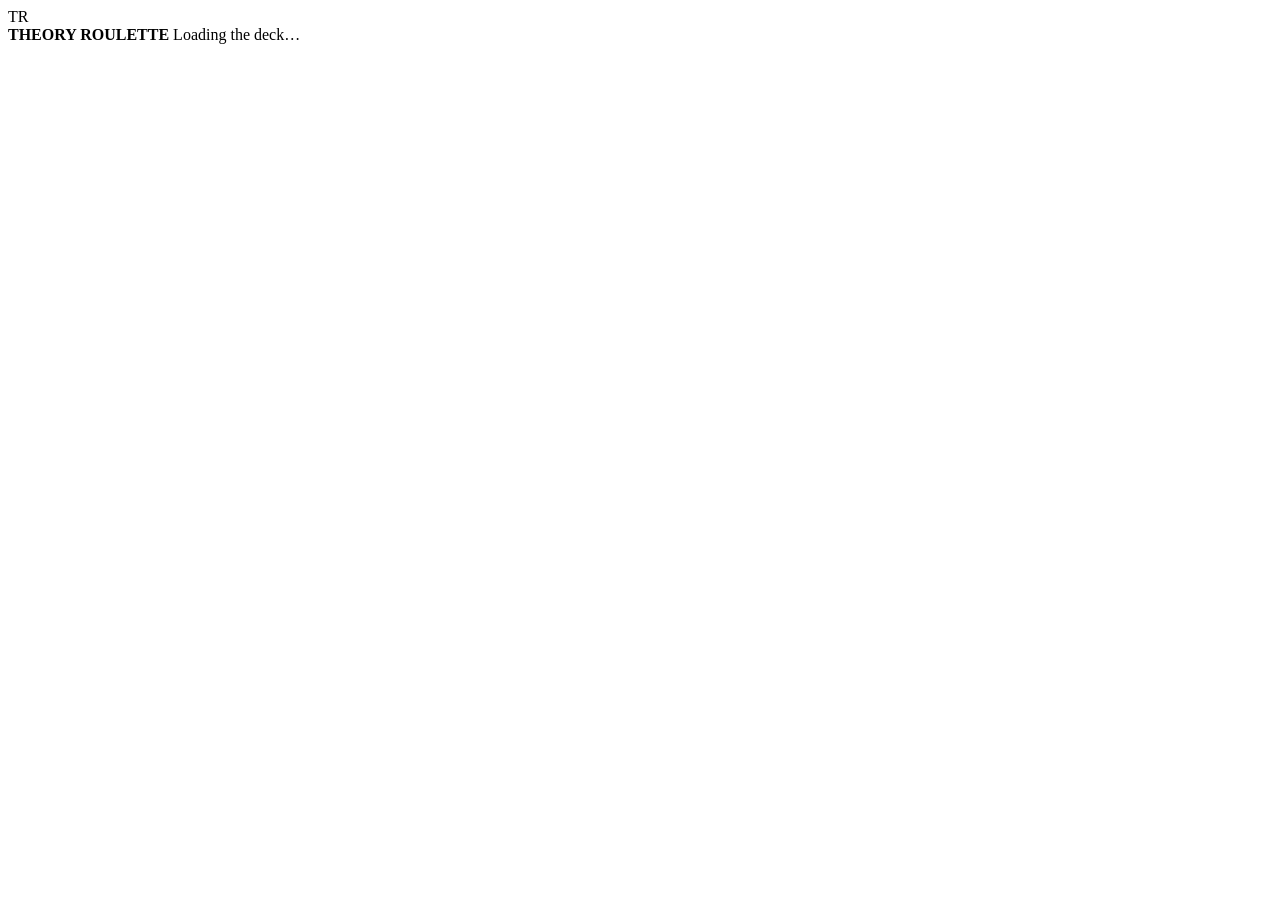
==== commit 33f4fef6: "Add files via upload" ====
--- a/index.html
+++ b/index.html
@@ -1,705 +1,23 @@
 <!doctype html>
 <html lang="en-GB">
 <head>
-<meta charset="utf-8">
-<meta name="viewport" content="width=240, initial-scale=1, maximum-scale=1, user-scalable=no, viewport-fit=cover">
-<meta name="theme-color" content="#090a0f">
-<title>Theory Roulette — R1 Creation</title>
-<style>:root{
-  --bg:#090a0f;
-  --panel:#12141d;
-  --ink:#f5f7fb;
-  --muted:#a6adba;
-  --inform:#7867ff;
-  --intervene:#ff9f43;
-  --wild:#42d6b4;
-  --danger:#ff5b6e;
-  --line:rgba(255,255,255,.12);
-}
-*{box-sizing:border-box;-webkit-tap-highlight-color:transparent}
-html,body{margin:0;width:240px;height:282px;overflow:hidden;background:var(--bg);color:var(--ink);font-family:Inter,ui-sans-serif,system-ui,-apple-system,BlinkMacSystemFont,"Segoe UI",sans-serif}
-body{position:relative;user-select:none}
-button,input,textarea{font:inherit}
-#app{width:240px;height:282px;overflow:hidden;position:relative;background:
-  radial-gradient(circle at 25% -10%,rgba(120,103,255,.18),transparent 35%),
-  radial-gradient(circle at 110% 88%,rgba(255,159,67,.12),transparent 40%),#090a0f}
-.screen{position:absolute;inset:0;padding:8px 9px 9px;display:flex;flex-direction:column;animation:screenIn .18s ease-out}
-@keyframes screenIn{from{opacity:0;transform:translateY(4px)}to{opacity:1;transform:none}}
-.topbar{height:24px;display:flex;align-items:center;gap:6px;flex:0 0 auto}
-.brand{font-size:10px;font-weight:900;letter-spacing:.8px;white-space:nowrap;overflow:hidden;text-overflow:ellipsis}
-.spacer{flex:1}
-.pill{height:18px;display:inline-flex;align-items:center;gap:3px;border:1px solid var(--line);border-radius:999px;padding:0 6px;background:rgba(255,255,255,.04);font-size:8px;font-weight:800;color:#dbe0ea}
-.pill strong{font-size:9px;color:#fff}
-.kicker{font-size:8px;font-weight:900;letter-spacing:1.1px;color:var(--muted);text-transform:uppercase}
-.title{font-size:23px;line-height:.98;font-weight:950;letter-spacing:-.7px;margin:5px 0 5px}
-.subtitle{font-size:10.5px;line-height:1.28;color:#c5cad4;margin:0}
-.hint{font-size:8px;line-height:1.2;color:#929aaa;text-align:center;margin-top:auto;padding-top:4px}
-.hint b{color:#fff}
-
-/* HOME */
-.hero-mark{width:54px;height:54px;margin:4px 0 1px;position:relative}
-.hero-mark .c{position:absolute;width:38px;height:50px;border-radius:7px;left:8px;top:1px;border:1px solid rgba(255,255,255,.25)}
-.hero-mark .c:nth-child(1){background:var(--inform);transform:rotate(-14deg) translateX(-5px);opacity:.7}
-.hero-mark .c:nth-child(2){background:var(--intervene);transform:rotate(13deg) translateX(6px);opacity:.8}
-.hero-mark .c:nth-child(3){background:#f4f5f8;display:grid;place-items:center;color:#12131a;font-size:23px;font-weight:950}
-.mode-rail{height:74px;position:relative;margin-top:7px;overflow:hidden}
-.mode-card{position:absolute;top:5px;left:50%;width:128px;height:62px;border:1px solid var(--line);border-radius:12px;background:#151821;padding:8px;transition:transform .16s ease,opacity .16s ease,filter .16s ease;transform:translateX(-50%)}
-.mode-card .mname{font-size:12px;font-weight:950;line-height:1}.mode-card .mdesc{font-size:8px;line-height:1.18;color:#aeb5c2;margin-top:5px}
-.mode-card.prev{transform:translateX(-152%) scale(.86) rotate(-5deg);opacity:.33}.mode-card.next{transform:translateX(52%) scale(.86) rotate(5deg);opacity:.33}.mode-card.far{opacity:0;pointer-events:none}
-.mode-card.current{box-shadow:0 8px 28px rgba(0,0,0,.35);border-color:rgba(255,255,255,.28)}
-
-/* DECK */
-.deck-zone{position:relative;height:185px;flex:0 0 185px;overflow:hidden;margin:1px -9px 0}
-.deck-card{position:absolute;width:138px;height:176px;left:51px;top:4px;border-radius:15px;border:1px solid rgba(255,255,255,.2);padding:10px;overflow:hidden;transform-origin:50% 100%;transition:transform .16s cubic-bezier(.2,.8,.2,1),opacity .16s ease,filter .16s ease;box-shadow:0 12px 26px rgba(0,0,0,.38)}
-.deck-card.inform{background:linear-gradient(150deg,#7666ff 0%,#493cc2 62%,#28233e 100%)}
-.deck-card.intervene{background:linear-gradient(150deg,#ffad58 0%,#cf6e21 62%,#3c2a20 100%)}
-.deck-card .cat{font-size:7px;font-weight:950;letter-spacing:1px;text-transform:uppercase;opacity:.84}
-.deck-card .num{position:absolute;right:10px;top:9px;font-size:8px;font-weight:900;opacity:.55}
-.deck-card .name{font-size:19px;line-height:.98;font-weight:950;letter-spacing:-.5px;margin-top:20px;overflow-wrap:anywhere}
-.deck-card .family{position:absolute;left:10px;bottom:10px;font-size:8px;font-weight:850;text-transform:uppercase;letter-spacing:.7px;background:rgba(0,0,0,.2);padding:4px 6px;border-radius:999px}
-.deck-card.pos-2{transform:translateX(-164px) scale(.77) rotate(-12deg);opacity:.24;filter:saturate(.55)}
-.deck-card.pos-1{transform:translateX(-90px) scale(.87) rotate(-7deg);opacity:.55;filter:saturate(.75)}
-.deck-card.pos0{transform:translateX(0) scale(1) rotate(0);opacity:1;z-index:4}
-.deck-card.pos1{transform:translateX(90px) scale(.87) rotate(7deg);opacity:.55;filter:saturate(.75)}
-.deck-card.pos2{transform:translateX(164px) scale(.77) rotate(12deg);opacity:.24;filter:saturate(.55)}
-.deck-card.fly-left{animation:flyLeft .48s cubic-bezier(.3,.7,.1,1) forwards}.deck-card.fly-right{animation:flyRight .48s cubic-bezier(.3,.7,.1,1) forwards}.deck-card.pick{animation:pickCard .48s cubic-bezier(.2,.9,.2,1) forwards;z-index:10}
-@keyframes flyLeft{to{transform:translate(-210px,32px) rotate(-38deg) scale(.7);opacity:0}}
-@keyframes flyRight{to{transform:translate(210px,32px) rotate(38deg) scale(.7);opacity:0}}
-@keyframes pickCard{55%{transform:translateY(-13px) scale(1.05)}to{transform:translateY(8px) scale(.9);opacity:0}}
-.deck-footer{display:flex;align-items:center;justify-content:center;gap:7px;height:32px}.legend-dot{width:7px;height:7px;border-radius:50%;display:inline-block}.legend-dot.i{background:var(--inform)}.legend-dot.a{background:var(--intervene)}
-
-/* CHALLENGE */
-.mini-card{height:39px;border-radius:10px;padding:7px 8px;display:flex;align-items:center;gap:8px;border:1px solid rgba(255,255,255,.15);flex:0 0 auto}.mini-card.inform{background:linear-gradient(100deg,rgba(120,103,255,.34),rgba(120,103,255,.09))}.mini-card.intervene{background:linear-gradient(100deg,rgba(255,159,67,.34),rgba(255,159,67,.09))}
-.mini-icon{width:25px;height:25px;border-radius:7px;display:grid;place-items:center;font-size:13px;font-weight:950;background:rgba(255,255,255,.12)}
-.mini-copy{min-width:0}.mini-copy .mini-cat{font-size:6.5px;font-weight:900;letter-spacing:.8px;text-transform:uppercase;color:#bec4d0}.mini-copy .mini-name{font-size:11px;font-weight:950;white-space:nowrap;overflow:hidden;text-overflow:ellipsis;max-width:165px}
-.casebox{margin-top:6px;padding:8px 9px;border:1px solid var(--line);border-radius:11px;background:rgba(255,255,255,.035);min-height:116px;overflow:hidden}.case-title{font-size:9px;font-weight:950;text-transform:uppercase;letter-spacing:.65px;color:#fff;margin-bottom:5px}.case-text{font-size:10.5px;line-height:1.28;color:#d8dce5}.case-new{font-size:8.5px;line-height:1.23;color:#aeb7c7;margin-top:5px;padding-top:5px;border-top:1px solid rgba(255,255,255,.09)}
-.prompt-box{margin-top:6px;border-radius:11px;padding:8px 9px;background:#f2f3f5;color:#15161c;min-height:71px}.prompt-label{font-size:7px;font-weight:950;text-transform:uppercase;letter-spacing:.9px;color:#666d78}.prompt-text{font-size:12.2px;font-weight:850;line-height:1.16;margin-top:3px}.speak-state{font-size:8px;font-weight:900;margin-top:6px;color:#303540;display:flex;align-items:center;gap:4px}.pulse{width:6px;height:6px;border-radius:50%;background:var(--danger)}.listening .pulse{animation:pulse .65s infinite alternate}@keyframes pulse{to{transform:scale(1.7);opacity:.45}}
-
-/* REVEAL */
-.reveal-grid{display:grid;grid-template-rows:1fr 1fr;gap:6px;min-height:183px;margin-top:5px}.reveal{border-radius:11px;padding:9px;border:1px solid var(--line);background:rgba(255,255,255,.04);overflow:hidden}.reveal .rlabel{font-size:7px;font-weight:950;letter-spacing:.9px;text-transform:uppercase;margin-bottom:5px}.reveal .rtext{font-size:10.2px;line-height:1.25}.reveal.helps .rlabel{color:var(--wild)}.reveal.limits .rlabel{color:#ff8ea0}.transcript{font-size:8px;line-height:1.2;color:#9ea6b5;white-space:nowrap;overflow:hidden;text-overflow:ellipsis;margin:2px 0 0}
-
-/* LINK */
-.link-prompt{font-size:10.7px;line-height:1.2;font-weight:850;margin:5px 2px 3px}.link-rail{position:relative;height:142px;overflow:hidden;margin:0 -9px}.link-card{position:absolute;width:128px;height:130px;left:56px;top:4px;border-radius:13px;padding:9px;border:1px solid rgba(255,255,255,.17);transition:transform .16s ease,opacity .16s ease;box-shadow:0 10px 23px rgba(0,0,0,.3)}.link-card.inform{background:#493dc2}.link-card.intervene{background:#c86e28}.link-card .lname{font-size:15px;line-height:1;font-weight:950;margin-top:17px}.link-card .lwhy{font-size:8px;line-height:1.2;margin-top:8px;color:rgba(255,255,255,.82)}.link-card.prev{transform:translateX(-126px) scale(.84) rotate(-7deg);opacity:.4}.link-card.next{transform:translateX(126px) scale(.84) rotate(7deg);opacity:.4}.link-card.far{opacity:0}.link-card.current{z-index:3}
-
-/* WILDCARD */
-.wild-overlay{position:absolute;inset:0;z-index:50;display:grid;place-items:center;background:rgba(3,5,9,.72);backdrop-filter:blur(5px);animation:wildIn .22s ease-out}@keyframes wildIn{from{opacity:0;transform:scale(1.08)}to{opacity:1;transform:none}}.wild-card{width:204px;min-height:205px;border-radius:18px;background:linear-gradient(150deg,#49d9b8,#168a79 65%,#12302d);border:1px solid rgba(255,255,255,.35);padding:14px;box-shadow:0 20px 50px rgba(0,0,0,.55);transform:rotate(-2deg)}.wild-icon{font-size:28px;font-weight:950}.wild-label{font-size:8px;font-weight:950;letter-spacing:1.2px;margin-top:8px}.wild-name{font-size:22px;line-height:.95;font-weight:950;margin-top:3px}.wild-prompt{font-size:12px;line-height:1.22;font-weight:750;margin-top:14px}.wild-bonus{font-size:8px;font-weight:900;margin-top:14px;color:#d4fff6}
-
-/* RESULTS */
-.scoreburst{text-align:center;margin:8px 0 5px}.scoreburst .big{font-size:42px;line-height:.9;font-weight:1000;letter-spacing:-2px}.scoreburst .small{font-size:8px;font-weight:900;letter-spacing:1.1px;color:#aab1bf}.combo{margin:8px auto 0;border:1px solid var(--line);border-radius:12px;padding:8px 10px;width:205px;background:rgba(255,255,255,.035)}.combo .pair{font-size:10px;font-weight:950;line-height:1.2}.combo .why{font-size:8.5px;line-height:1.22;color:#adb5c4;margin-top:4px}.progressbar{height:5px;border-radius:999px;background:#20232d;overflow:hidden;margin-top:8px}.progressbar>span{display:block;height:100%;background:linear-gradient(90deg,var(--inform),var(--wild));border-radius:inherit}.run-summary{display:grid;grid-template-columns:repeat(3,1fr);gap:6px;margin-top:9px}.stat{padding:8px 5px;border:1px solid var(--line);border-radius:10px;text-align:center;background:rgba(255,255,255,.035)}.stat b{font-size:17px;display:block}.stat span{font-size:7px;color:#a9b0bc;font-weight:800;text-transform:uppercase;letter-spacing:.7px}
-
-/* Browser-only touch helpers */
-.touchbar{position:absolute;bottom:7px;left:8px;right:8px;height:38px;display:none;gap:5px;z-index:20}.touchbar button{flex:1;border:1px solid var(--line);border-radius:9px;background:#171a23;color:#fff;font-size:9px;font-weight:850}.browser .touchbar{display:flex}.browser .hint{padding-bottom:39px}
-.casebox-large{min-height:175px;padding:11px 10px}.casebox-large .case-title{font-size:10px;margin-bottom:8px}.casebox-large .case-text{font-size:11.2px;line-height:1.32}.casebox-large .case-new{font-size:9.2px;line-height:1.26;margin-top:8px;padding-top:7px}
-.reflection-space{margin-top:8px;padding:10px 3px 4px;min-height:125px}.reflection-question{font-size:20px;line-height:1.03;font-weight:950;letter-spacing:-.45px;margin-top:7px}.reflection-nudge{font-size:9px;line-height:1.25;color:#aeb6c4;margin-top:10px}.reflection-transcript{margin-top:7px;color:#3c424e}.reveal-grid{min-height:172px}
-.reflection-space{min-height:108px;margin-top:5px;padding-top:7px}.reflection-nudge{font-size:8.5px;margin-top:7px}.reflection-prompt{min-height:49px;padding:7px 9px}.reflection-prompt .speak-state{margin-top:1px}.reflection-prompt .reflection-transcript{margin-top:5px}
-
-/* FIXED BUILD: visible bootstrap + card artwork */
-#app:before{content:"";position:absolute;inset:0;pointer-events:none;opacity:.22;background-image:linear-gradient(rgba(255,255,255,.018) 1px,transparent 1px),linear-gradient(90deg,rgba(255,255,255,.018) 1px,transparent 1px);background-size:16px 16px}
-.deck-card:after{content:"";position:absolute;right:-12px;bottom:-14px;width:88px;height:88px;border-radius:50%;border:14px solid rgba(255,255,255,.07);box-shadow:0 0 0 8px rgba(255,255,255,.025)}
-.deck-card.inform:before{content:"?";position:absolute;right:15px;bottom:16px;font-size:50px;line-height:1;font-weight:900;color:rgba(255,255,255,.10);transform:rotate(8deg)}
-.deck-card.intervene:before{content:"→";position:absolute;right:12px;bottom:14px;font-size:52px;line-height:1;font-weight:900;color:rgba(255,255,255,.11);transform:rotate(-8deg)}
-.home:after{content:"100 CARDS";position:absolute;right:10px;top:37px;font-size:7px;font-weight:900;letter-spacing:1px;color:rgba(255,255,255,.35);transform:rotate(90deg);transform-origin:100% 0}
-.startup-shell .mode-card.current{border-color:rgba(120,103,255,.7);box-shadow:0 9px 30px rgba(120,103,255,.16)}
-.startup-shell .bootstrap-note{font-size:7px;color:#6f7887;text-align:center;margin-top:auto}
-.startup-error{margin:auto 4px;text-align:center}.startup-error .error-mark{width:44px;height:44px;margin:0 auto 12px;border-radius:13px;display:grid;place-items:center;font-size:26px;font-weight:950;background:#ff5b6e;color:#0b0c10;transform:rotate(-6deg)}
-</style>
+  <meta charset="utf-8" />
+  <meta name="viewport" content="width=240, initial-scale=1, maximum-scale=1, user-scalable=no, viewport-fit=cover" />
+  <meta name="theme-color" content="#07101c" />
+  <meta name="description" content="Theory Roulette r1: theory and intervention card game for health and social care education." />
+  <title>Theory Roulette r1</title>
+  <link rel="stylesheet" href="./css/r1.css" />
 </head>
 <body>
-<main id="app" aria-live="polite"><section class="screen home startup-shell">
-  <div class="topbar"><div class="brand">THEORY ROULETTE</div><div class="spacer"></div><div class="pill">100 <strong>CARDS</strong></div></div>
-  <div class="hero-mark" aria-hidden="true"><span class="c"></span><span class="c"></span><span class="c">↻</span></div>
-  <div class="title">SPIN.<br>THINK. LINK.</div>
-  <p class="subtitle">Theories that inform. Approaches that intervene. Draw one, use it on practice, then challenge it.</p>
-  <div class="mode-rail"><div class="mode-card current"><div class="mname">MIXED RUN</div><div class="mdesc">10 rounds. Informing theories and interventions in one deck.</div></div></div>
-  <div class="hint"><b>WHEEL</b> choose run · <b>BUTTON</b> start</div>
-  <div class="bootstrap-note">R1 CREATION · LOADING INTERACTION LAYER</div>
-</section></main>
-<noscript><style>.bootstrap-note{display:none}</style></noscript>
-<script>(function () {
-  const C = (id, name, type, family, summary, helps, limits) => ({ id, name, type, family, summary, helps, limits });
-
-  const cards = [
-    C(1,'Person-centred theory','inform','relationships','People are understood through their own experience, meaning and sense of self.','Brings the person’s priorities, feelings and interpretation into the centre of the situation.','Can underplay structural inequality, material conditions and organisational power if used alone.'),
-    C(2,'Relationship-centred practice','inform','relationships','Care is shaped by the quality and reciprocity of relationships around a person.','Helps notice trust, reciprocity, emotional labour and how staff–person relationships affect outcomes.','May not fully explain wider economic, legal or institutional forces.'),
-    C(3,'Attachment theory','inform','development','Early and later attachment experiences can influence expectations of safety, care and relationships.','Offers a way to think about proximity, trust, separation, rejection and relationship patterns.','Can become deterministic or pathologising if culture, trauma, disability and current context are ignored.'),
-    C(4,'Social learning theory','inform','behaviour','People learn through observing others, consequences and social reinforcement.','Helps identify role models, reinforcement, group norms and learned patterns of behaviour.','Does not fully explain emotion, meaning, identity or structural constraints.'),
-    C(5,'Ecological systems theory','inform','systems','People develop within interacting layers such as family, community, services and wider society.','Encourages movement beyond the individual to relationships, services, community and policy.','Can map complexity without telling you which influence matters most or what to do next.'),
-    C(6,'General systems theory','inform','systems','A person or service is part of interconnected systems where change in one area affects others.','Helps trace feedback loops, interdependence and unintended consequences across a network.','Can feel abstract and may flatten differences in power between parts of the system.'),
-    C(7,'Family systems theory','inform','relationships','Family patterns are relational and circular rather than caused by one individual alone.','Helps explore roles, boundaries, alliances, communication and repeated interaction patterns.','Can inadvertently distribute responsibility away from abuse, coercion or structural disadvantage.'),
-    C(8,'Biopsychosocial model','inform','person','Health and behaviour emerge through biological, psychological and social influences.','Prompts a broad formulation rather than assuming one cause.','Can become a checklist and still neglect culture, power, rights and material inequality.'),
-    C(9,'Social model of disability','inform','critical','Disability is produced through social and environmental barriers as well as impairment.','Shifts attention towards inaccessible environments, attitudes, systems and reasonable adjustments.','May not by itself capture pain, fatigue or other embodied effects of impairment.'),
-    C(10,'Human rights model of disability','inform','critical','Disabled people are rights-holders entitled to participation, equality and dignity.','Helps frame decisions around rights, autonomy, participation and removal of discriminatory barriers.','Rights can conflict in practice and require careful application rather than slogans.'),
-    C(11,'Critical disability theory','inform','critical','Disability is shaped by power, norms, institutions and ideas about whose bodies and minds are valued.','Helps question ableism, normality, professional authority and institutional assumptions.','May offer critique more readily than a specific practical intervention.'),
-    C(12,'Social constructionism','inform','society','Meanings and categories are produced through language, culture and social interaction.','Helps ask how ideas such as risk, dependence, capacity or normality are being constructed.','Material realities can be overlooked if everything is treated mainly as discourse.'),
-    C(13,'Symbolic interactionism','inform','society','People act according to meanings developed through social interaction.','Helps explore identity, everyday encounters and how people interpret each other’s behaviour.','Often focuses on micro-interactions and can miss broader structures.'),
-    C(14,'Labelling theory','inform','society','Labels can alter how others respond and how a person comes to be understood.','Helps notice diagnostic, behavioural or service labels and the expectations attached to them.','Labels can also provide recognition, rights or access to support, so effects are not always negative.'),
-    C(15,'Stigma theory','inform','society','Stigma marks some identities or characteristics as socially devalued.','Helps examine concealment, shame, exclusion, discrimination and anticipated judgement.','Does not automatically explain the person’s own meaning or resilience.'),
-    C(16,'Intersectionality','inform','critical','People experience overlapping systems of advantage and disadvantage rather than single identities in isolation.','Helps consider how disability, race, class, gender, sexuality, age and other positions interact.','Can become tokenistic if reduced to listing identities without analysing power.'),
-    C(17,'Social determinants of health','inform','systems','Health is strongly shaped by income, housing, education, work, environment and social conditions.','Moves analysis beyond individual behaviour towards material and social conditions.','Broad population patterns do not explain every individual experience.'),
-    C(18,'Life course theory','inform','development','Experiences accumulate and interact across a person’s life and transitions.','Helps connect current circumstances with earlier transitions, opportunities and cumulative disadvantage.','Can tempt practitioners to over-read the past and under-value present choice.'),
-    C(19,'Salutogenesis','inform','person','Health can be understood through resources that support coherence, manageability and meaning.','Helps identify what enables coping, meaning and movement towards wellbeing.','May underplay severe adversity or suggest people should simply become more resilient.'),
-    C(20,'Stress–vulnerability model','inform','person','Difficulties can emerge when vulnerability and stress exceed available protective factors.','Helps organise stressors, strengths, triggers and protective factors without assuming a single cause.','The language of vulnerability can become individualising if environmental stress is neglected.'),
-    C(21,'Trauma theory','inform','person','Traumatic experiences can shape threat perception, emotion, memory, relationships and bodily responses.','Helps reinterpret some behaviour as adaptation to threat rather than deliberate non-compliance.','Not every difficulty is trauma-related; over-application can obscure other explanations.'),
-    C(22,'Cumulative disadvantage','inform','systems','Small inequalities can build across time and institutions, creating widening disadvantage.','Helps connect repeated barriers, missed opportunities and service exclusions over time.','Can make trajectories appear inevitable when change remains possible.'),
-    C(23,'Resilience theory','inform','person','People draw on personal, relational and community resources when facing adversity.','Helps identify protective relationships, coping resources and opportunities for recovery.','Can shift responsibility onto individuals if structural causes are ignored.'),
-    C(24,'Strengths perspective','inform','person','Practice begins with capabilities, resources, hopes and relationships rather than deficits alone.','Helps balance risk and need with what is working and what matters to the person.','Positivity can become superficial if harm, inequality or serious risk are minimised.'),
-    C(25,'Recovery model','inform','person','Recovery concerns living a meaningful life on one’s own terms, not simply symptom removal.','Helps focus on identity, hope, control, opportunity and personally defined outcomes.','Can be co-opted into service targets or unrealistic expectations of independence.'),
-    C(26,'Self-determination theory','inform','motivation','Motivation is supported by autonomy, competence and relatedness.','Helps ask whether the environment supports choice, mastery and belonging.','Does not remove material constraints or explain all forms of motivation.'),
-    C(27,'Learned helplessness','inform','motivation','Repeated experiences of having little control can reduce future attempts to act.','Helps notice how repeated exclusion or over-control may affect initiative and confidence.','Can wrongly locate the problem in the person instead of the controlling environment.'),
-    C(28,'Maslow’s hierarchy of needs','inform','motivation','Human needs are often described from basic survival and safety through belonging, esteem and fulfilment.','Provides a simple prompt to consider unmet needs across several domains.','Needs do not occur in a fixed universal hierarchy and the model has cultural limitations.'),
-    C(29,'Erikson’s psychosocial theory','inform','development','Development involves recurring psychosocial tensions across the lifespan.','Can prompt thinking about identity, intimacy, contribution and transitions.','Stage models can oversimplify diverse lives and should not be treated as fixed norms.'),
-    C(30,'Piaget’s cognitive development','inform','development','Cognitive development was described as changing through qualitatively different stages.','Can prompt consideration of how someone understands concepts and information.','The stage model is contested and should never be used to underestimate an individual’s ability.'),
-    C(31,'Vygotsky’s sociocultural theory','inform','learning','Learning develops through social interaction, language, culture and supported participation.','Highlights scaffolding, communication partners and the social environment of learning.','Requires careful individualisation; support can become over-directive.'),
-    C(32,'Kolb’s experiential learning','inform','learning','Learning can move through experience, reflection, conceptualisation and experimentation.','Helps turn practice experiences into a structured cycle of learning.','Real learning is not always neat or cyclical, and reflection may require support.'),
-    C(33,'Schön’s reflective practice','inform','learning','Professionals learn by reflecting during and after uncertain practice situations.','Helps examine tacit judgement, uncertainty and how decisions develop in action.','Reflection alone does not guarantee change and can ignore organisational constraints.'),
-    C(34,'Communities of practice','inform','learning','Learning happens through participation in groups that share practice, language and routines.','Helps explain professional culture, belonging and informal learning in teams.','Communities can reproduce poor practice, exclusion or dominant norms.'),
-    C(35,'Situated learning','inform','learning','Knowledge is shaped by the social and practical context in which it is used.','Helps explain why knowing something in a classroom may differ from using it in practice.','Can understate transferable knowledge or individual cognition.'),
-    C(36,'Transformative learning','inform','learning','Learning can involve questioning taken-for-granted assumptions and changing frames of reference.','Helps explore moments where discomfort or contradiction alters professional thinking.','Not all learning needs dramatic transformation, and power within education still matters.'),
-    C(37,'Andragogy','inform','learning','Adult learning is often strengthened by relevance, experience, self-direction and problem-centred learning.','Helps design learning around real practice and prior experience.','Adults vary greatly; the assumptions should not be treated as universal.'),
-    C(38,'Cognitive theory','inform','behaviour','Thoughts, beliefs, attention and interpretation influence emotion and behaviour.','Helps identify appraisals, assumptions and thinking patterns linked with distress or action.','Can over-focus on internal thinking when external circumstances are genuinely harmful.'),
-    C(39,'Behaviourism','inform','behaviour','Behaviour is influenced by antecedents, consequences and reinforcement.','Helps examine what happens before and after behaviour and what may maintain it.','Meaning, communication, trauma and rights can be lost if behaviour is treated mechanically.'),
-    C(40,'Psychodynamic theory','inform','relationships','Current feelings and relationships may be influenced by unconscious processes and earlier relational experiences.','Offers ways to think about defence, transference, emotional patterns and relational repetition.','Interpretation can become speculative and overly expert-led.'),
-    C(41,'Cognitive dissonance','inform','behaviour','People experience tension when beliefs, values and actions conflict.','Helps understand defensiveness, justification and resistance when practice challenges identity or values.','Not all inconsistency reflects dissonance; practical constraints may be more important.'),
-    C(42,'Attribution theory','inform','behaviour','People explain behaviour by attributing it to personal qualities or situations.','Helps challenge assumptions such as “difficult person” when context may better explain behaviour.','Attribution patterns are only one part of judgement and decision-making.'),
-    C(43,'Theory of planned behaviour','inform','motivation','Intentions are influenced by attitudes, perceived social norms and perceived control.','Helps analyse why someone may intend to act but still feel unable or unsupported.','Intentions do not always predict behaviour, especially under poverty, crisis or coercion.'),
-    C(44,'Health belief model','inform','motivation','Health action is influenced by perceived risk, severity, benefits, barriers and cues to act.','Helps organise beliefs that may influence engagement with treatment or prevention.','Can individualise behaviour and underplay trust, access and social conditions.'),
-    C(45,'Transtheoretical model','inform','motivation','Change is often described through shifting readiness rather than a single decision.','Helps tailor conversations to readiness rather than assuming everyone is ready for action.','Stages can oversimplify change and people may move in less orderly ways.'),
-    C(46,'COM-B','inform','motivation','Behaviour depends on capability, opportunity and motivation.','Provides a practical way to ask what needs to change around the person as well as within them.','Its simplicity can hide complexity unless each component is explored carefully.'),
-    C(47,'Capability approach','inform','critical','Wellbeing concerns the real freedoms people have to be and do what they value.','Helps distinguish formal choice from genuine opportunity and access.','Capabilities can be difficult to define and measure without the person’s voice.'),
-    C(48,'Social role valorisation','inform','critical','Socially valued roles and images can influence opportunity, status and inclusion.','Helps notice how services may restrict ordinary roles, relationships and community participation.','The idea of “valued” roles can itself reflect dominant social norms.'),
-    C(49,'Normalisation principle','inform','critical','People should have access to ordinary patterns and conditions of everyday life.','Helps challenge institutional routines and unnecessary segregation.','“Normal” can become prescriptive; people should not have to conform to deserve inclusion.'),
-    C(50,'Power/knowledge','inform','critical','What counts as truth is connected with power, institutions and professional ways of knowing.','Helps question whose account becomes the official version and how records shape later decisions.','The lens can feel abstract and may not directly guide immediate action.'),
-    C(51,'Feminist theory','inform','critical','Gendered power, social roles and inequality shape experience and institutions.','Helps examine care work, violence, economic inequality and whose knowledge is legitimised.','Different feminist traditions disagree, and gender must be considered alongside other inequalities.'),
-    C(52,'Critical race theory','inform','critical','Racism can be structural and embedded in institutions, not only individual prejudice.','Helps examine patterns, policy, institutional practice and whose experiences are centred.','It requires contextual application and should not reduce people to racial categories.'),
-    C(53,'Queer theory','inform','critical','Categories of gender and sexuality are socially regulated and can be questioned rather than treated as fixed norms.','Helps notice heteronormativity, assumptions about family and pressures to fit normative identities.','Its conceptual language can be difficult to translate into immediate practice without care.'),
-    C(54,'Organisational culture theory','inform','systems','Shared assumptions, norms and routines shape how organisations behave.','Helps explain why policy and actual practice may differ within a service.','Culture can become a vague explanation unless linked to concrete behaviours and structures.'),
-    C(55,'Moral distress','inform','systems','Professionals can experience distress when they believe they know the right action but feel constrained from taking it.','Helps explore conflict between values, resources, rules, hierarchy and professional responsibility.','Focusing on staff distress should not eclipse the impact on people using services.'),
-
-    C(56,'Motivational interviewing','intervene','communication','A collaborative conversational approach that explores ambivalence and supports a person’s own reasons for change.','Use open questions, reflections and autonomy-supportive language rather than persuasion.','It is not a technique for making someone agree with a professional goal.'),
-    C(57,'Solution-focused brief therapy','intervene','communication','Focuses on preferred futures, exceptions, resources and small achievable change.','Ask what is already working, what would be different and what small next step matters.','Can feel invalidating if serious harm, trauma or structural barriers are rushed past.'),
-    C(58,'CBT-informed practice','intervene','therapeutic','Links thoughts, emotions, behaviour and situations to identify possible changes.','Collaboratively map patterns and test practical coping strategies.','Should not reframe genuine injustice or inaccessible environments as faulty thinking.'),
-    C(59,'Behavioural activation','intervene','therapeutic','Supports gradual re-engagement with meaningful and reinforcing activity.','Plan manageable activity linked to values, routine and feedback.','Barriers such as fatigue, poverty, access or coercive environments need addressing too.'),
-    C(60,'Positive behaviour support','intervene','support','Uses person-centred assessment and environmental change to improve quality of life and reduce behaviours of concern.','Understand function, communication and context, then change support and environments proactively.','It can become behaviour-control if quality of life, rights and co-production are not central.'),
-    C(61,'Active Support','intervene','support','Enables people with learning disabilities to participate meaningfully in everyday activities and relationships.','Break activities into accessible opportunities and offer just enough assistance.','Participation should remain chosen and meaningful, not become constant staff-led activity.'),
-    C(62,'Trauma-informed practice','intervene','support','Organises support around safety, trust, choice, collaboration and avoiding re-traumatisation.','Adapt environments, communication and relationships to reduce threat and increase control.','It should not assume trauma without evidence or replace specialist trauma treatment when needed.'),
-    C(63,'Strengths-based practice','intervene','support','Works with abilities, relationships, community resources and aspirations alongside needs and risks.','Ask what matters, what works, who is supportive and what resources can be mobilised.','Strengths language must not disguise unmet need or withdrawal of services.'),
-    C(64,'Task-centred practice','intervene','planning','Uses agreed, concrete and time-limited tasks to address priority problems.','Break a broad concern into collaborative, reviewable steps.','May be too narrow when difficulties are relational, traumatic or structurally produced.'),
-    C(65,'Crisis intervention','intervene','safety','Prioritises immediate safety, stabilisation, practical support and short-term coping during crisis.','Reduce immediate danger, clarify priorities and connect the person with appropriate support.','Crisis responses can become restrictive if they do not return to rights and longer-term goals.'),
-    C(66,'Harm reduction','intervene','safety','Seeks to reduce harms even when a person does not want or cannot achieve complete cessation of a risky behaviour.','Work pragmatically on safer choices, information, equipment and access to support.','Can be misunderstood as endorsing harm and still requires attention to safeguarding and capacity.'),
-    C(67,'Relapse prevention','intervene','planning','Identifies triggers, early warning signs, coping strategies and support for maintaining change.','Develop a plan around patterns, high-risk situations and what helps when difficulties return.','The language of relapse may not fit all experiences and should not imply moral failure.'),
-    C(68,'Shared decision-making','intervene','rights','Professionals and people combine evidence with the person’s preferences, circumstances and goals.','Present meaningful options, explore what matters and reach decisions together.','Choice is not meaningful if options are inaccessible or power differences remain unaddressed.'),
-    C(69,'Supported decision-making','intervene','rights','Provides communication and relational support so a person can make or express their own decisions wherever possible.','Adjust information, time, environment and trusted support before concluding a person cannot decide.','Support must not become subtle substitution of another person’s preference.'),
-    C(70,'De-escalation','intervene','safety','Uses calm communication, space, validation and environmental adjustment to reduce escalating distress or conflict.','Slow the interaction, reduce threat and preserve dignity while assessing immediate risk.','De-escalation is not simply compliance-seeking and may fail if underlying causes remain unchanged.'),
-    C(71,'Restorative practice','intervene','relationships','Focuses on harm, relationships, accountability and what is needed to repair or move forward.','Bring affected people into a structured process that explores impact and agreed repair.','It may be inappropriate where power imbalance, coercion or ongoing abuse makes participation unsafe.'),
-    C(72,'Family group conferencing','intervene','relationships','Brings family and network members together to develop their own plan around a concern.','Widen participation and use family knowledge while keeping clear safeguarding boundaries.','Family networks can include conflict, exclusion or unsafe power dynamics.'),
-    C(73,'Independent advocacy','intervene','rights','Supports a person to understand options, express views and have those views represented independently.','Use advocacy when communication, power imbalance or conflict may prevent the person being heard.','Advocacy should amplify the person’s voice rather than replace it.'),
-    C(74,'Co-production','intervene','rights','People with lived experience share power in designing, delivering and evaluating decisions or services.','Create structures where people can genuinely influence priorities, resources and outcomes.','Inviting feedback after decisions are made is consultation, not co-production.'),
-    C(75,'Person-centred planning','intervene','planning','Builds support around the person’s life, relationships, preferences, aspirations and chosen outcomes.','Start with what matters to the person and translate this into coordinated practical support.','Plans can become paperwork if the person has little influence over actual decisions.'),
-    C(76,'Recovery planning','intervene','planning','Supports personally defined recovery goals, hope, identity and self-management.','Agree meaningful goals, preferred support and strategies that strengthen control and opportunity.','Recovery language should not become pressure to reduce support prematurely.'),
-    C(77,'Care coordination','intervene','systems','Coordinates people, information and services around agreed needs and outcomes.','Clarify roles, avoid duplication and make transitions between services more coherent.','Coordination can become professional-centred if the person is not an active partner.'),
-    C(78,'Case management','intervene','systems','Combines assessment, planning, coordination, monitoring and review across complex needs.','Maintain continuity across fragmented services and track whether agreed support happens.','Can become bureaucratic gatekeeping if relationships and rights are secondary.'),
-    C(79,'Safeguarding planning','intervene','safety','Develops proportionate action to reduce abuse, neglect or exploitation while considering the person’s wishes and rights.','Clarify risks, desired outcomes, legal duties and who will do what next.','Over-protection can itself cause harm by restricting autonomy and relationships.'),
-    C(80,'Risk formulation','intervene','safety','Synthesises risk factors, triggers, protective factors, context and likely future scenarios.','Move beyond a risk list to an explanation of how and when harm may occur and what could reduce it.','A formulation is provisional and must be revised when new information appears.'),
-    C(81,'Safety planning','intervene','safety','Creates a practical, personalised plan for recognising danger and accessing support.','Agree warning signs, immediate actions, trusted contacts and environmental changes.','Plans are ineffective if they are inaccessible, unrealistic or not rehearsed.'),
-    C(82,'Reasonable adjustments','intervene','access','Changes usual processes so disabled people can access services more equitably.','Adapt communication, appointments, environments, time, procedures or support to remove barriers.','Adjustments must be individual; generic “easy read” alone may not make something accessible.'),
-    C(83,'Communication passport','intervene','access','Records how a person communicates, understands information and prefers others to support communication.','Give unfamiliar staff a concise, practical guide to communication and support.','A passport can become outdated or replace direct communication with the person.'),
-    C(84,'Social prescribing','intervene','community','Connects people with non-clinical community resources that may support wellbeing and participation.','Link interests and goals with community groups, practical support and meaningful activity.','Referral alone does not remove cost, transport, accessibility or confidence barriers.'),
-    C(85,'Occupational approaches','intervene','support','Use meaningful activity and environmental adaptation to support participation and wellbeing.','Explore what the person needs or wants to do, then adapt task, environment or support.','Activity should not be prescribed without understanding meaning and choice.'),
-    C(86,'Sensory-informed support','intervene','access','Adapts environments and routines in response to sensory preferences and sensitivities.','Reduce avoidable sensory load and create predictable, tolerable environments.','Sensory explanations should not eclipse pain, trauma, communication or other causes of distress.'),
-    C(87,'Graded exposure','intervene','therapeutic','Supports gradual, planned contact with feared situations while building coping and learning.','Co-produce small steps and review learning rather than forcing rapid exposure.','Can be harmful if used without consent, readiness or understanding of trauma.'),
-    C(88,'Psychoeducation','intervene','communication','Provides accessible information that helps people understand experiences, options and self-management.','Translate evidence into understandable, relevant information and check understanding.','Information alone rarely changes behaviour and can become one-way professional instruction.'),
-    C(89,'Peer support','intervene','relationships','People with relevant lived experience support one another through shared understanding and mutuality.','Create connection, hope and practical knowledge outside purely professional relationships.','Peer roles need boundaries, support and recognition; shared experience is not automatically identical experience.'),
-    C(90,'Community development','intervene','community','Works collectively with communities to identify priorities, build capacity and influence conditions.','Shift from individual referral towards collective action and local participation.','Longer-term community work may not address an urgent individual need immediately.'),
-    C(91,'Asset-based community development','intervene','community','Starts with community strengths, networks, associations and local assets rather than deficits alone.','Map local capabilities and connect people in ways that build reciprocal community participation.','Asset language can obscure under-investment or structural deprivation if used uncritically.'),
-    C(92,'Narrative practice','intervene','therapeutic','Separates people from problems and explores alternative stories, identities and meanings.','Use language to externalise problems and strengthen preferred accounts of identity.','Narrative work may be inaccessible without communication adaptation and should not minimise material realities.'),
-    C(93,'Systemic family work','intervene','relationships','Works with interaction patterns and relationships across a family or network.','Explore circular patterns, perspectives and changes that alter the wider relational system.','Requires care where abuse, coercive control or unequal power make joint work unsafe.'),
-    C(94,'Reflective supervision','intervene','workforce','Creates structured space to think about practice, emotion, judgement, ethics and uncertainty.','Use supervision to examine assumptions, emotional impact and alternative formulations.','Reflection has limited value if organisational conditions make change impossible.'),
-    C(95,'Appreciative inquiry','intervene','workforce','Uses questions about strengths and successful practice to generate possibilities for improvement.','Identify when things work well and build from those conditions.','A strengths focus can silence legitimate concerns if problems and inequalities are avoided.'),
-    C(96,'Plan–Do–Study–Act','intervene','quality','Tests small service changes iteratively and learns from what happens.','Make a focused change, study the effect and adapt before wider implementation.','Fast cycles are not a substitute for robust evaluation or meaningful co-production.'),
-    C(97,'Quality improvement','intervene','quality','Uses systematic methods to improve safety, experience, effectiveness or equity in services.','Define a problem, understand the system, measure change and involve those affected.','Metrics can crowd out lived experience or incentivise what is easy to count.'),
-    C(98,'Implementation support','intervene','quality','Uses strategies that help evidence or new practice become embedded in real settings.','Identify barriers, champions, workflow changes, feedback and ongoing support.','Implementation can spread poor or inequitable practice if the intervention itself is not sound.'),
-    C(99,'Coaching leadership','intervene','workforce','Leadership supports others through questions, feedback, autonomy and development rather than command alone.','Use collaborative goals, reflection and feedback to build capability and ownership.','Coaching is not enough where accountability, unsafe practice or structural change is required.'),
-    C(100,'Teach-back and supported communication','intervene','access','Checks understanding by inviting the person to explain information in their own words, with communication support.','Use accessible language, visual support and teach-back to identify what needs explaining differently.','It must not become a test of the person; misunderstanding is feedback about the communication.'),
-  ];
-
-  const wildcards = [
-    {name:'LIVED EXPERIENCE', prompt:'What might the person say is missing from your explanation?', icon:'✦'},
-    {name:'ENVIRONMENT', prompt:'What in the physical or social environment changes this situation?', icon:'⌂'},
-    {name:'POWER', prompt:'Who has power here, and how is it being used?', icon:'⚡'},
-    {name:'LAW', prompt:'What legal duties, rights or safeguards might matter?', icon:'§'},
-    {name:'ANOTHER PROFESSION', prompt:'Which other professional perspective could alter your formulation?', icon:'+'},
-    {name:'CULTURE', prompt:'What assumptions about culture, identity or family could you be making?', icon:'◉'},
-    {name:'COMMUNICATION', prompt:'How could communication be changing what you think you know?', icon:'…'},
-    {name:'INEQUALITY', prompt:'What material or structural inequality is shaping the options available?', icon:'↕'},
-    {name:'ETHICS', prompt:'Which values or ethical tensions are in conflict?', icon:'◇'},
-    {name:'TRAUMA', prompt:'Could threat, safety or earlier harm offer another explanation?', icon:'△'},
-    {name:'RELATIONSHIPS', prompt:'Which relationship is most influencing what happens next?', icon:'∞'},
-    {name:'ADJUSTMENTS', prompt:'What reasonable adjustment could change the outcome?', icon:'↔'},
-    {name:'STIGMA', prompt:'Is a label or stereotype influencing professional judgement?', icon:'◎'},
-    {name:'RESOURCES', prompt:'What changes when staffing, time, money or service availability are considered?', icon:'▦'},
-    {name:'UNCERTAINTY', prompt:'What do you still not know, and how much uncertainty can you safely tolerate?', icon:'?'},
-    {name:'CO-PRODUCTION', prompt:'Where could the person genuinely influence the decision rather than just be consulted?', icon:'✚'}
-  ];
-
-  const cases = [
-    {title:'Missed appointments', text:'A 24-year-old has missed three diabetes appointments. Notes describe them as “non-compliant”. They say letters are confusing and the bus journey involves two changes.', tags:['access','motivation','critical','systems']},
-    {title:'Night support', text:'A woman living in supported housing has started staying awake most nights. Staff want a stricter bedtime routine; she says nighttime is the only period when the house feels quiet.', tags:['support','relationships','behaviour','rights']},
-    {title:'Discharge pressure', text:'A ward is under pressure for beds. A man with a learning disability is medically fit, but his usual support package cannot restart until Monday. The team is considering discharge on Friday.', tags:['systems','rights','quality','safety']},
-    {title:'Family disagreement', text:'A young adult wants to attend a music festival with friends. Their parent says it is too risky and asks the social worker to stop it.', tags:['rights','relationships','risk','critical']},
-    {title:'Medication refusal', text:'A person in a residential service has begun refusing evening medication. Staff say this is “out of character”. He points to his stomach when the tablets are offered.', tags:['communication','access','person','safety']},
-    {title:'Team conflict', text:'Community nurses and social workers disagree about who should respond to a deteriorating home situation. Each service says the main issue sits outside its remit.', tags:['systems','workforce','quality','safety']},
-    {title:'Repeated falls', text:'An older woman has fallen four times in two months. Her daughter wants the rugs removed and a sensor installed. The woman says the rugs belonged to her late partner and refuses both changes.', tags:['rights','relationships','safety','person']},
-    {title:'College placement', text:'A student with autism is doing well academically but repeatedly leaves a noisy placement area. The placement educator describes this as poor resilience.', tags:['access','learning','critical','workforce']},
-    {title:'Alcohol and tenancy', text:'A tenant is drinking heavily and neighbours have complained about noise. Housing staff are considering enforcement. He says drinking became worse after his brother died.', tags:['trauma','community','safety','systems']},
-    {title:'Communication change', text:'A woman who usually uses a few spoken words has begun pushing staff away during personal care. Records say she is “challenging”, but no pain assessment has been completed.', tags:['communication','support','behaviour','safety']},
-    {title:'New diagnosis', text:'A teenager has recently received a diagnosis of epilepsy. Their parent is very anxious and has stopped them attending sports, although the young person wants to return.', tags:['relationships','rights','person','development']},
-    {title:'Home care timing', text:'A home-care visit is scheduled for 07:00 because it suits the rota. The person prefers to get up at 09:30 and has started refusing care.', tags:['systems','rights','support','quality']},
-    {title:'Online relationship', text:'A man with a mild learning disability has met someone online and wants to send them money for travel. Staff are worried about exploitation; he says they are interfering in his private life.', tags:['rights','safety','relationships','critical']},
-    {title:'Staffing shortage', text:'A supported living service has two vacancies and regular agency cover. Community activities have gradually stopped because staff say they cannot manage the risk.', tags:['systems','quality','rights','community']},
-    {title:'Self-injury', text:'A young woman in an inpatient unit hits her head during busy ward periods. PRN medication use has increased, but the pattern of noise and unfamiliar staff has not been explored.', tags:['behaviour','access','trauma','safety']},
-    {title:'Safeguarding concern', text:'A support worker notices unexplained bruising. The person gives different answers when asked and becomes quiet when a relative enters the room.', tags:['safety','communication','relationships','rights']},
-    {title:'Weight management', text:'A person has been referred to a weight-management service. The plan focuses on diet, but they live in temporary accommodation with no working cooker.', tags:['critical','systems','motivation','access']},
-    {title:'Return to work', text:'After a period of depression, an employee wants to return to work. Their manager is supportive but says the role cannot be changed because it would be unfair to colleagues.', tags:['rights','access','systems','motivation']},
-    {title:'Care home routine', text:'Residents are expected to eat dinner at 17:00 because the kitchen closes early. One resident repeatedly asks to eat later and is described as “demanding”.', tags:['rights','systems','relationships','quality']},
-    {title:'Transition to adult services', text:'A 17-year-old and family know the children’s team well. Adult services have sent forms but no named worker. The young person says nobody has explained what will change.', tags:['systems','development','communication','rights']},
-    {title:'Ward communication', text:'A patient who uses Makaton is admitted overnight. No communication profile is available and staff rely on a family member to interpret everything.', tags:['access','communication','systems','rights']},
-    {title:'Community access', text:'A man says he is lonely and wants to join a local gym. Staff repeatedly suggest disability-specific groups because they feel these would be safer.', tags:['community','critical','rights','support']},
-    {title:'Pain and behaviour', text:'A person with profound learning disabilities has stopped eating and cries when moved. Staff initially record “behavioural deterioration”.', tags:['communication','safety','behaviour','person']},
-    {title:'Professional boundaries', text:'A long-term support worker is the person’s main source of emotional support. A new manager says the relationship is “too close” and wants it reduced immediately.', tags:['relationships','workforce','rights','systems']},
-    {title:'Hospital passport', text:'A patient has an up-to-date hospital passport, but staff say there is no time to read it during a busy emergency department shift.', tags:['access','quality','systems','communication']},
-    {title:'Debt and choice', text:'A woman is behind on electricity payments but continues spending money on online games. Her brother wants to take over her bank card.', tags:['rights','motivation','relationships','safety']},
-    {title:'Seclusion review', text:'A person has had several periods of seclusion following aggression. Records describe incidents in detail but contain little about what happened beforehand.', tags:['safety','behaviour','trauma','quality']},
-    {title:'Carer exhaustion', text:'A parent providing most daily support says they are exhausted but refuses respite because previous services did not understand their son’s communication.', tags:['relationships','systems','communication','support']},
-    {title:'Delayed assessment', text:'A social care assessment has been delayed for months. The person’s family is filling gaps, but the arrangement is becoming unsafe.', tags:['systems','rights','safety','quality']},
-    {title:'Food refusal', text:'A child with sensory differences eats a very narrow range of foods. Professionals disagree whether the priority is nutrition, anxiety, sensory support or parenting.', tags:['access','relationships','development','systems']},
-    {title:'Smoking and oxygen', text:'A man receiving home oxygen continues to smoke indoors. He understands the fire risk but says smoking is one of the few things he still enjoys.', tags:['rights','safety','motivation','person']},
-    {title:'Incident report', text:'A serious incident report focuses on a staff member’s mistake. Several colleagues say the same shortcut had become normal because the service was understaffed.', tags:['systems','quality','workforce','safety']},
-    {title:'Refusing personal care', text:'A resident refuses personal care from unfamiliar agency staff. The service records several “care refusals” and is considering a behavioural plan.', tags:['relationships','rights','behaviour','support']},
-    {title:'Hearing voices', text:'A person says they hear a comforting voice of a deceased relative. One clinician sees this as a symptom; the person says it helps them cope with grief.', tags:['person','critical','relationships','therapeutic']},
-    {title:'Easy Read leaflet', text:'A service has converted its complaints leaflet into Easy Read, but people using the service still say they do not know how to complain safely.', tags:['access','rights','systems','communication']},
-    {title:'Sexual relationship', text:'Two adults in supported living say they are in a relationship. Staff are unsure how to support privacy, consent and shared time without becoming intrusive.', tags:['rights','relationships','critical','communication']},
-    {title:'Repeated admission', text:'A person returns to hospital several weeks after discharge. Each admission is treated as a new episode and nobody has reviewed the pattern across services.', tags:['systems','quality','safety','planning']},
-    {title:'Cultural assumption', text:'A clinician assumes a family will provide ongoing care because “that is normal in their culture”. The daughter says nobody has asked what she can realistically do.', tags:['critical','relationships','systems','rights']},
-    {title:'Drug use and pregnancy', text:'A pregnant woman uses opioids and avoids appointments after feeling judged at a previous service. Professionals are worried about both her wellbeing and the baby.', tags:['safety','trauma','motivation','relationships']},
-    {title:'School exclusion', text:'A pupil with additional needs has had several fixed-term exclusions after distress in lessons. The school focuses on behaviour; the family describes bullying and sensory overload.', tags:['development','behaviour','access','systems']}
-  ];
-
-  const modifiers = [
-    'New information: the person says previous professionals made decisions without them.',
-    'New information: a family member strongly disagrees with the current plan.',
-    'New information: the service has a six-week waiting list for the preferred support.',
-    'New information: records from another service describe the situation very differently.',
-    'New information: the person communicates more clearly when a trusted supporter is present.',
-    'New information: staffing has changed repeatedly over the last month.',
-    'New information: the person says cost is affecting what they can realistically do.',
-    'New information: an earlier incident was never reviewed with the person.',
-    'New information: the team is under pressure to close the case quickly.',
-    'New information: the person’s first language is not English and an interpreter has not yet been booked.',
-    'New information: a reasonable adjustment had previously worked but was quietly stopped.',
-    'New information: the person says the main professional concern is not their own priority.',
-    'New information: there is disagreement between two professionals about the level of risk.',
-    'New information: the person has recently experienced bereavement or another major loss.',
-    'New information: the environment becomes much busier at the time the problem usually occurs.',
-    'New information: a written care plan exists, but staff practice does not consistently match it.'
-  ];
-
-  window.THEORY_ROULETTE_DATA = { cards, wildcards, cases, modifiers };
-})();
-</script>
-<script>(function(){
-  'use strict';
-
-  const DATA = window.THEORY_ROULETTE_DATA;
-  const app = document.getElementById('app');
-  if(!DATA || !DATA.cards || !DATA.cards.length){
-    app.innerHTML='<section class="screen home"><div class="topbar"><div class="brand">THEORY ROULETTE</div></div><div class="startup-error"><div class="error-mark">!</div><div class="title">DECK COULD NOT LOAD</div><p class="subtitle">The Creation opened, but its card data did not initialise. Use the bundled index.html rather than moving files separately.</p></div></section>';
-    return;
-  }
-  const nativeR1 = typeof window.PluginMessageHandler !== 'undefined';
-  if (!nativeR1) document.documentElement.classList.add('browser');
-
-  const modes = [
-    {id:'mixed', name:'MIXED RUN', desc:'10 rounds. Informing theories and interventions in one deck.', rounds:10, filter:'all'},
-    {id:'inform', name:'THEORIES THAT INFORM', desc:'8 rounds. Build explanations before choosing action.', rounds:8, filter:'inform'},
-    {id:'intervene', name:'THEORIES THAT INTERVENE', desc:'8 rounds. Practice approaches, methods and responses.', rounds:8, filter:'intervene'},
-    {id:'quick', name:'QUICK DRAW', desc:'5 fast rounds when you only have a few minutes.', rounds:5, filter:'all'}
-  ];
-
-  const state = {
-    screen:'home', modeIndex:0, mode:null, round:0, score:0, chain:0,
-    deckIndex:0, used:[], card:null, caseItem:null, modifier:null,
-    transcript:'', isListening:false, speechSupported:false,
-    linkOptions:[], linkIndex:0, linkedCard:null, roundScore:0,
-    wildcard:null, wildcardUsed:false, preWildScreen:null,
-    aiFeedback:null, drawing:false, longPressActive:false,
-    progress:{xp:0,bestChain:0,seen:{},runs:0}
-  };
-
-  const familyTagMap = {
-    relationships:['relationships','communication'], development:['development'], behaviour:['behaviour','motivation'],
-    systems:['systems','quality'], person:['person','motivation'], critical:['critical','rights'], learning:['learning','workforce'],
-    motivation:['motivation','behaviour'], communication:['communication','relationships'], therapeutic:['person','behaviour'],
-    support:['support','access'], planning:['planning','systems'], safety:['safety'], rights:['rights','critical'],
-    access:['access','communication'], community:['community','systems'], workforce:['workforce','systems'], quality:['quality','systems']
-  };
-
-  function esc(s){return String(s == null ? '' : s).replace(/[&<>"']/g,m=>({"&":"&amp;","<":"&lt;",">":"&gt;","\"":"&quot;","'":"&#39;"}[m]));}
-  function clamp(n,min,max){return Math.max(min,Math.min(max,n));}
-  function wrapIndex(n,len){return ((n%len)+len)%len;}
-  function shuffled(arr){return arr.slice().sort(()=>Math.random()-.5);}
-  function pick(arr){return arr[Math.floor(Math.random()*arr.length)];}
-  function pad3(n){n=String(n);while(n.length<3)n='0'+n;return n;}
-
-  async function storageGet(key){
-    try{
-      if((window.creationStorage && window.creationStorage.plain)){
-        const raw=await window.creationStorage.plain.getItem(key);
-        return raw ? JSON.parse(atob(raw)) : null;
-      }
-      const raw=localStorage.getItem('tr1_'+key); return raw?JSON.parse(raw):null;
-    }catch(e){return null;}
-  }
-  async function storageSet(key,val){
-    try{
-      if((window.creationStorage && window.creationStorage.plain)) await window.creationStorage.plain.setItem(key,btoa(JSON.stringify(val)));
-      else localStorage.setItem('tr1_'+key,JSON.stringify(val));
-    }catch(e){}
-  }
-  async function loadProgress(){
-    const p=await storageGet('progress_v1');
-    if(p && typeof p==='object') state.progress=Object.assign(state.progress,p);
-    render();
-  }
-  function saveProgress(){storageSet('progress_v1',state.progress);}
-
-  function topbar(label){
-    return `<div class="topbar"><div class="brand">${esc(label||'THEORY ROULETTE')}</div><div class="spacer"></div><div class="pill">XP <strong>${state.progress.xp+state.score}</strong></div><div class="pill">CHAIN <strong>${state.chain}</strong></div></div>`;
-  }
-
-  function currentDeck(){
-    let cards=DATA.cards.filter(c=>!state.used.includes(c.id));
-    if((state.mode && state.mode.filter)==='inform') cards=cards.filter(c=>c.type==='inform');
-    if((state.mode && state.mode.filter)==='intervene') cards=cards.filter(c=>c.type==='intervene');
-    if(!cards.length){
-      state.used=[];
-      cards=DATA.cards.filter(c=>(state.mode && state.mode.filter)==='all'||!state.mode||c.type===state.mode.filter);
-    }
-    return cards;
-  }
-
-  function cardHTML(card, cls=''){
-    return `<div class="deck-card ${card.type} ${cls}" data-id="${card.id}">
-      <div class="cat">${card.type==='inform'?'THEORY · INFORM':'APPROACH · INTERVENE'}</div><div class="num">#${pad3(card.id)}</div>
-      <div class="name">${esc(card.name)}</div><div class="family">${esc(card.family)}</div></div>`;
-  }
-
-  function renderHome(){
-    const modeEls=modes.map((m,i)=>{
-      let delta=i-state.modeIndex;
-      if(delta>2) delta-=modes.length; if(delta<-2) delta+=modes.length;
-      const cls=delta===0?'current':delta===-1?'prev':delta===1?'next':'far';
-      return `<div class="mode-card ${cls}"><div class="mname">${esc(m.name)}</div><div class="mdesc">${esc(m.desc)}</div></div>`;
-    }).join('');
-    return `<section class="screen home">
-      <div class="topbar"><div class="brand">THEORY ROULETTE</div><div class="spacer"></div><div class="pill">COLLECTED <strong>${Object.keys(state.progress.seen||{}).length}/100</strong></div></div>
-      <div class="hero-mark"><span class="c"></span><span class="c"></span><span class="c">↻</span></div>
-      <div class="title">SPIN.<br>THINK. LINK.</div>
-      <p class="subtitle">Turn the wheel through the deck. Draw a card. Use it on practice. Then challenge your own thinking.</p>
-      <div class="mode-rail">${modeEls}</div>
-      <div class="hint"><b>WHEEL</b> choose run · <b>BUTTON</b> start</div>
-    </section>`;
-  }
-
-  function renderDeck(){
-    const deck=currentDeck();
-    state.deckIndex=wrapIndex(state.deckIndex,deck.length);
-    const positions=[-2,-1,0,1,2];
-    const cards=positions.map(pos=>{
-      const card=deck[wrapIndex(state.deckIndex+pos,deck.length)];
-      return cardHTML(card,`pos${pos}`);
-    }).join('');
-    return `<section class="screen deck-screen">${topbar(`ROUND ${state.round+1}/${state.mode.rounds}`)}
-      <div class="kicker">${state.mode.name}</div><div class="deck-zone" id="deckZone">${cards}</div>
-      <div class="deck-footer"><span class="legend-dot i"></span><span class="kicker">INFORM</span><span class="legend-dot a"></span><span class="kicker">INTERVENE</span></div>
-      <div class="hint"><b>WHEEL</b> flick cards · <b>BUTTON</b> draw · shake later for wildcard</div>
-    </section>`;
-  }
-
-  function miniCard(card){
-    return `<div class="mini-card ${card.type}"><div class="mini-icon">${card.type==='inform'?'?':'→'}</div><div class="mini-copy"><div class="mini-cat">${card.type==='inform'?'THEORY THAT INFORMS':'THEORY / APPROACH THAT INTERVENES'}</div><div class="mini-name">${esc(card.name)}</div></div></div>`;
-  }
-
-  function promptForCard(){
-    return state.card.type==='inform'
-      ? 'How could this theory help you understand what is happening?'
-      : 'How could this approach help you respond, and why might it fit here?';
-  }
-
-  function renderChallenge(){
-    return `<section class="screen">${topbar('PRACTICE SITUATION')}${miniCard(state.card)}
-      <div class="casebox casebox-large"><div class="case-title">${esc(state.caseItem.title)}</div><div class="case-text">${esc(state.caseItem.text)}</div>${state.modifier?`<div class="case-new">${esc(state.modifier)}</div>`:''}</div>
-      <div class="hint"><b>BUTTON</b> take the card into the situation</div>
-    </section>`;
-  }
-
-  function renderReflection(){
-    return `<section class="screen">${topbar('YOUR TURN')}${miniCard(state.card)}
-      <div class="reflection-space"><div class="kicker">USE THE CARD</div><div class="reflection-question">${esc(promptForCard())}</div><div class="reflection-nudge">Try to connect the person, context and what this lens changes in your thinking.</div></div>
-      <div class="prompt-box reflection-prompt ${state.isListening?'listening':''}"><div class="speak-state"><span class="pulse"></span>${state.isListening?'LISTENING… release PTT when finished':state.speechSupported?'HOLD PTT TO SPEAK · or press to continue':'PRESS WHEN YOU HAVE THOUGHT IT THROUGH'}</div>${state.transcript?`<div class="transcript reflection-transcript">“${esc(state.transcript)}”</div>`:''}</div>
-      <div class="hint">There is no automatic right/wrong judgement here.</div>
-    </section>`;
-  }
-
-  function renderImpact(){
-    return `<section class="screen">${topbar('TURN THE CARD OVER')}${miniCard(state.card)}
-      ${state.transcript?`<div class="transcript">You said: “${esc(state.transcript)}”</div>`:''}
-      <div class="reveal-grid">
-        <div class="reveal helps"><div class="rlabel">WHAT IT HELPS YOU NOTICE</div><div class="rtext">${esc(state.card.helps)}</div></div>
-        <div class="reveal limits"><div class="rlabel">WHAT IT DOESN’T EXPLAIN ALONE</div><div class="rtext">${esc(state.card.limits)}</div></div>
-      </div>
-      <div class="hint"><b>BUTTON</b> build a theory–intervention bridge · <b>SHAKE</b> wildcard</div>
-    </section>`;
-  }
-
-  function renderLink(){
-    const prompt=state.card.type==='inform'?'Now choose an intervention this theory could inform.':'Now choose an informing theory that could deepen or challenge this intervention.';
-    const opts=state.linkOptions.map((c,i)=>{
-      let delta=i-state.linkIndex;
-      if(delta>1) delta-=state.linkOptions.length; if(delta<-1) delta+=state.linkOptions.length;
-      const cls=delta===0?'current':delta===-1?'prev':delta===1?'next':'far';
-      return `<div class="link-card ${c.type} ${cls}"><div class="cat">${c.type==='inform'?'INFORM':'INTERVENE'}</div><div class="lname">${esc(c.name)}</div><div class="lwhy">${esc(c.summary)}</div></div>`;
-    }).join('');
-    return `<section class="screen">${topbar('MAKE THE BRIDGE')}<div class="link-prompt">${esc(prompt)}</div><div class="link-rail">${opts}</div><div class="hint"><b>WHEEL</b> compare · <b>BUTTON</b> link · none are automatically “wrong”</div></section>`;
-  }
-
-  function renderResult(){
-    const pct=Math.min(100,(state.round+1)/state.mode.rounds*100);
-    const ai=state.aiFeedback?`<div class="combo"><div class="kicker">R1 REFLECTION NOTE</div><div class="why">${esc(state.aiFeedback)}</div></div>`:'';
-    return `<section class="screen">${topbar('ROUND COMPLETE')}
-      <div class="scoreburst"><div class="big">+${state.roundScore}</div><div class="small">REFLECTION XP</div></div>
-      <div class="combo"><div class="kicker">YOUR BRIDGE</div><div class="pair">${esc(state.card.name)} ↔ ${esc(state.linkedCard.name)}</div><div class="why">Two lenses can sit together without saying the same thing. What changes when you use both?</div><div class="progressbar"><span style="width:${pct}%"></span></div></div>
-      ${ai}
-      <div class="hint"><b>BUTTON</b> ${state.round+1>=state.mode.rounds?'finish run':'next round'} · collection saves automatically</div>
-    </section>`;
-  }
-
-  function renderRunEnd(){
-    const seen=Object.keys(state.progress.seen||{}).length;
-    return `<section class="screen">${topbar('RUN COMPLETE')}<div class="kicker">${esc(state.mode.name)}</div><div class="title">GOOD THINKING<br>STAYS OPEN.</div>
-      <div class="run-summary"><div class="stat"><b>${state.score}</b><span>run xp</span></div><div class="stat"><b>${state.chain}</b><span>chain</span></div><div class="stat"><b>${seen}</b><span>collected</span></div></div>
-      <div class="combo"><div class="kicker">NEXT TIME</div><div class="why">Try deliberately choosing a theory you would not normally use. A stronger formulation often comes from noticing what your first explanation leaves out.</div></div>
-      <div class="hint"><b>BUTTON</b> back to modes · best chain ${state.progress.bestChain||0}</div></section>`;
-  }
-
-  function wildcardOverlay(){
-    if(!state.wildcard) return '';
-    return `<div class="wild-overlay"><div class="wild-card"><div class="wild-icon">${esc(state.wildcard.icon)}</div><div class="wild-label">SHAKE WILDCARD · +75 XP</div><div class="wild-name">${esc(state.wildcard.name)}</div><div class="wild-prompt">${esc(state.wildcard.prompt)}</div><div class="wild-bonus">${state.isListening?'LISTENING…':'Hold PTT to speak, or press the button when you have considered it.'}</div></div></div>`;
-  }
-
-  function touchbar(){
-    if(nativeR1) return '';
-    return `<div class="touchbar"><button data-act="prev">◀ WHEEL</button><button data-act="select">BUTTON</button><button data-act="next">WHEEL ▶</button><button data-act="shake">SHAKE</button></div>`;
-  }
-
-  function render(){
-    let html='';
-    if(state.screen==='home') html=renderHome();
-    else if(state.screen==='deck') html=renderDeck();
-    else if(state.screen==='challenge') html=renderChallenge();
-    else if(state.screen==='reflection') html=renderReflection();
-    else if(state.screen==='impact') html=renderImpact();
-    else if(state.screen==='link') html=renderLink();
-    else if(state.screen==='result') html=renderResult();
-    else if(state.screen==='runend') html=renderRunEnd();
-    app.innerHTML=html+wildcardOverlay()+touchbar();
-    bindTouch();
-  }
-
-  function bindTouch(){
-    app.querySelectorAll('[data-act]').forEach(btn=>btn.addEventListener('click',()=>{
-      const a=btn.getAttribute('data-act');
-      if(a==='prev') onWheel(-1); else if(a==='next') onWheel(1); else if(a==='select') onSideClick(); else if(a==='shake') triggerWildcard();
-    }));
-  }
-
-  function startRun(){
-    state.mode=modes[state.modeIndex]; state.round=0; state.score=0; state.chain=0; state.used=[]; state.deckIndex=0;
-    state.card=null; state.caseItem=null; state.transcript=''; state.aiFeedback=null; state.screen='deck'; render();
-  }
-
-  function pickCase(card){
-    const desired=new Set([card.family].concat(familyTagMap[card.family]||[]));
-    const scored=DATA.cases.map(c=>({c,score:c.tags.reduce((n,t)=>n+(desired.has(t)?2:0),0)+Math.random()*2})).sort((a,b)=>b.score-a.score);
-    return pick(scored.slice(0,Math.min(8,scored.length))).c;
-  }
-
-  function drawCurrent(){
-    if(state.drawing) return;
-    const deck=currentDeck(); if(!deck.length) return;
-    state.card=deck[wrapIndex(state.deckIndex,deck.length)]; state.used.push(state.card.id);
-    state.caseItem=pickCase(state.card); state.modifier=Math.random()<.48?pick(DATA.modifiers):null;
-    state.transcript=''; state.aiFeedback=null; state.wildcardUsed=false; state.roundScore=100;
-    state.drawing=true;
-    const zone=document.getElementById('deckZone');
-    if(zone){
-      zone.querySelectorAll('.deck-card').forEach(el=>{
-        if(el.classList.contains('pos0')) el.classList.add('pick');
-        else if(el.classList.contains('pos-1')||el.classList.contains('pos-2')) el.classList.add('fly-left');
-        else el.classList.add('fly-right');
-      });
-    }
-    setTimeout(()=>{state.drawing=false; state.screen='challenge'; render();},470);
-  }
-
-  function buildLinkOptions(){
-    const target=state.card.type==='inform'?'intervene':'inform';
-    const pool=DATA.cards.filter(c=>c.type===target && c.id!==state.card.id);
-    const caseTags=new Set(state.caseItem.tags);
-    const ranked=pool.map(c=>{
-      const tags=[c.family].concat(familyTagMap[c.family]||[]);
-      const overlap=tags.reduce((n,t)=>n+(caseTags.has(t)?1:0),0);
-      return {c,score:overlap*2+Math.random()*3};
-    }).sort((a,b)=>b.score-a.score);
-    const strong=ranked.slice(0,12).map(x=>x.c);
-    const rest=ranked.slice(12).map(x=>x.c);
-    const first=pick(strong); const second=pick(strong.filter(c=>c.id!==first.id)); const third=pick(rest.filter(c=>c.id!==first.id&&c.id!==second.id));
-    state.linkOptions=shuffled([first,second,third].filter(Boolean)); state.linkIndex=0;
-  }
-
-  function lockLink(){
-    state.linkedCard=state.linkOptions[state.linkIndex];
-    const caseTags=new Set(state.caseItem.tags);
-    const tags=[state.linkedCard.family].concat(familyTagMap[state.linkedCard.family]||[]);
-    const overlap=tags.some(t=>caseTags.has(t));
-    state.roundScore+=90+(overlap?20:0)+Math.min(state.chain,5)*10;
-    state.score+=state.roundScore; state.chain+=1;
-    state.progress.bestChain=Math.max(state.progress.bestChain||0,state.chain);
-    state.progress.seen[state.card.id]=(state.progress.seen[state.card.id]||0)+1;
-    state.progress.seen[state.linkedCard.id]=(state.progress.seen[state.linkedCard.id]||0)+1;
-    saveProgress(); state.screen='result'; render();
-  }
-
-  function nextRound(){
-    if(state.round+1>=state.mode.rounds){
-      state.progress.xp+=state.score; state.progress.runs=(state.progress.runs||0)+1; saveProgress(); state.screen='runend'; render(); return;
-    }
-    state.round+=1; state.deckIndex=0; state.card=null; state.linkedCard=null; state.screen='deck'; render();
-  }
-
-  function onWheel(dir){
-    if(state.wildcard) return;
-    if(state.screen==='home'){state.modeIndex=wrapIndex(state.modeIndex+dir,modes.length);render();return;}
-    if(state.screen==='deck'){const deck=currentDeck();state.deckIndex=wrapIndex(state.deckIndex+dir,deck.length);render();return;}
-    if(state.screen==='link'){state.linkIndex=wrapIndex(state.linkIndex+dir,state.linkOptions.length);render();return;}
-  }
-
-  function onSideClick(){
-    if(state.longPressActive) return;
-    if(state.wildcard){resolveWildcard();return;}
-    if(state.screen==='home'){startRun();return;}
-    if(state.screen==='deck'){drawCurrent();return;}
-    if(state.screen==='challenge'){state.screen='reflection';render();return;}
-    if(state.screen==='reflection'){state.roundScore+=state.transcript?50:30; requestReflectionFeedback(); state.screen='impact';render();return;}
-    if(state.screen==='impact'){buildLinkOptions();state.screen='link';render();return;}
-    if(state.screen==='link'){lockLink();return;}
-    if(state.screen==='result'){nextRound();return;}
-    if(state.screen==='runend'){state.screen='home';state.mode=null;render();return;}
-  }
-
-  function triggerWildcard(){
-    if(state.wildcard || state.wildcardUsed) return;
-    if(['challenge','reflection','impact','link'].indexOf(state.screen)===-1) return;
-    state.preWildScreen=state.screen; state.wildcard=pick(DATA.wildcards); state.transcript=''; render();
-  }
-  function resolveWildcard(){
-    state.roundScore+=75; state.wildcardUsed=true; state.wildcard=null; state.isListening=false; render();
-  }
-
-  let recognition=null;
-  function setupSpeech(){
-    const SR=window.SpeechRecognition||window.webkitSpeechRecognition;
-    if(!SR){state.speechSupported=false;return;}
-    try{
-      recognition=new SR(); recognition.lang='en-GB'; recognition.interimResults=true; recognition.continuous=true;
-      recognition.onresult=(ev)=>{
-        let text=''; for(let i=0;i<ev.results.length;i++) text+=ev.results[i][0].transcript+' ';
-        state.transcript=text.trim();
-      };
-      recognition.onerror=()=>{state.isListening=false;render();};
-      recognition.onend=()=>{state.isListening=false;render();};
-      state.speechSupported=true;
-    }catch(e){state.speechSupported=false;}
-  }
-  function onLongPressStart(){
-    if(!(state.wildcard||state.screen==='reflection')) return;
-    state.longPressActive=true; state.isListening=true; state.transcript='';
-    if(recognition){try{recognition.start();}catch(e){}}
-    render();
-  }
-  function onLongPressEnd(){
-    if(!state.longPressActive) return;
-    state.longPressActive=false; state.isListening=false;
-    if(recognition){try{recognition.stop();}catch(e){}}
-    if(state.transcript) state.roundScore+=20;
-    render();
-    setTimeout(()=>{state.longPressActive=false;},120);
-  }
-
-  function requestReflectionFeedback(){
-    if(!state.transcript || typeof window.PluginMessageHandler==='undefined') return;
-    const prompt=`You are supporting reflective learning for UK nursing and social work students. Do not mark the learner right or wrong. In no more than 28 words, identify one useful connection in their answer and one curious question that could deepen it. Theory/approach: ${state.card.name}. Situation: ${state.caseItem.text} Learner answer: ${state.transcript}. Return plain text only.`;
-    try{window.PluginMessageHandler.postMessage(JSON.stringify({message:prompt,useLLM:true,wantsR1Response:false,wantsJournalEntry:false}));}catch(e){}
-  }
-
-  window.onPluginMessage=function(data){
-    let text='';
-    try{
-      if((data && data.data)){
-        try{const parsed=JSON.parse(data.data);text=parsed.feedback||parsed.message||data.data;}catch(e){text=data.data;}
-      } else if((data && data.message)) text=data.message;
-    }catch(e){}
-    if(text){state.aiFeedback=String(text).replace(/^['\"]|['\"]$/g,'').slice(0,220); if(state.screen==='result') render();}
-  };
-
-  let lastMag=null, lastShake=0;
-  function setupShake(){
-    const a=(window.creationSensors && window.creationSensors.accelerometer);
-    if(!(a && a.start)) return;
-    try{
-      a.start((d)=>{
-        const mag=Math.sqrt(((d.x||0)*(d.x||0))+((d.y||0)*(d.y||0))+((d.z||0)*(d.z||0)));
-        if(lastMag!==null){
-          const delta=Math.abs(mag-lastMag); const now=Date.now();
-          if(delta>1.25 && now-lastShake>1800){lastShake=now;triggerWildcard();}
-        }
-        lastMag=mag;
-      },{frequency:30});
-    }catch(e){}
-  }
-
-  window.addEventListener('scrollUp',()=>onWheel(-1));
-  window.addEventListener('scrollDown',()=>onWheel(1));
-  window.addEventListener('sideClick',onSideClick);
-  window.addEventListener('longPressStart',onLongPressStart);
-  window.addEventListener('longPressEnd',onLongPressEnd);
-
-  window.addEventListener('keydown',(e)=>{
-    if(e.key==='ArrowLeft'||e.key==='ArrowUp') onWheel(-1);
-    else if(e.key==='ArrowRight'||e.key==='ArrowDown') onWheel(1);
-    else if(e.key==='Enter') onSideClick();
-    else if(e.key.toLowerCase()==='s') triggerWildcard();
-    else if(e.key===' '){e.preventDefault();onLongPressStart();}
-  });
-  window.addEventListener('keyup',(e)=>{if(e.key===' ') onLongPressEnd();});
-
-  try{
-    setupSpeech(); render(); loadProgress(); setupShake();
-  }catch(startError){
-    try{
-      app.innerHTML='<section class="screen home"><div class="topbar"><div class="brand">THEORY ROULETTE</div></div><div class="startup-error"><div class="error-mark">!</div><div class="title">STARTUP ERROR</div><p class="subtitle">The R1 opened the Creation but could not start the game. This screen is deliberately visible so the Creation never fails as a blank page.</p></div></section>';
-    }catch(ignore){}
-  }
-})();
-</script>
+  <main id="app" aria-live="polite">
+    <section class="boot-fallback">
+      <div class="boot-logo">TR</div>
+      <strong>THEORY ROULETTE</strong>
+      <span>Loading the deck…</span>
+    </section>
+  </main>
+  <noscript><div class="noscript">Theory Roulette needs JavaScript enabled.</div></noscript>
+  <script src="./js/r1-bridge.js"></script>
+  <script type="module" src="./js/r1-app.js"></script>
 </body>
-</html>+</html>
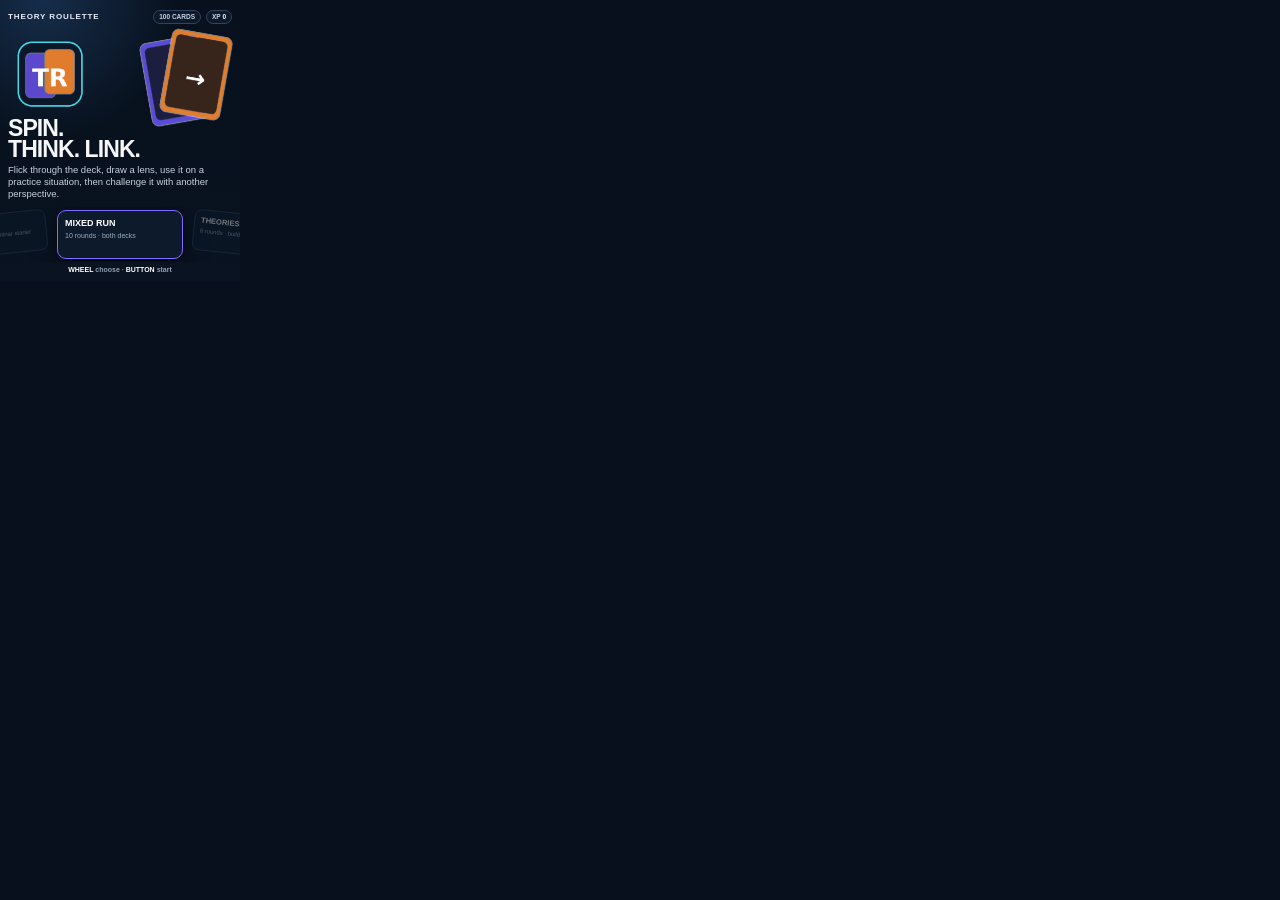
==== commit 1ab91bac: "Add files via upload" ====
--- a/index.html
+++ b/index.html
@@ -6,18 +6,25 @@
   <meta name="theme-color" content="#07101c" />
   <meta name="description" content="Theory Roulette r1: theory and intervention card game for health and social care education." />
   <title>Theory Roulette r1</title>
-  <link rel="stylesheet" href="./css/r1.css" />
+  <style>
+    html,body{margin:0;width:240px;height:282px;overflow:hidden;background:#07101c;color:#fff;font-family:Arial,Helvetica,sans-serif}
+    #app{width:240px;height:282px;background:#07101c}
+    .boot-fallback{height:282px;display:flex;flex-direction:column;align-items:center;justify-content:center;gap:8px;text-align:center;background:linear-gradient(160deg,#101a38,#07101c 58%,#112423)}
+    .boot-logo{width:70px;height:88px;border:2px solid #8d73ff;border-radius:12px;display:grid;place-items:center;background:linear-gradient(145deg,#5142b8,#27245a);font-weight:900;font-size:22px;transform:rotate(-5deg);box-shadow:18px 8px 0 -3px #9a5725,18px 8px 0 -1px #ff9b42}
+    .boot-fallback strong{font-size:15px;letter-spacing:.07em}.boot-fallback span{font-size:9px;color:#9cadc1}
+  </style>
+  <link rel="stylesheet" href="./r1.css" />
 </head>
 <body>
   <main id="app" aria-live="polite">
     <section class="boot-fallback">
       <div class="boot-logo">TR</div>
       <strong>THEORY ROULETTE</strong>
-      <span>Loading the deck…</span>
+      <span>Loading 100 cards…</span>
     </section>
   </main>
-  <noscript><div class="noscript">Theory Roulette needs JavaScript enabled.</div></noscript>
-  <script src="./js/r1-bridge.js"></script>
-  <script type="module" src="./js/r1-app.js"></script>
+  <noscript>Theory Roulette needs JavaScript enabled.</noscript>
+  <script src="./r1-bridge.js"></script>
+  <script type="module" src="./r1-app.js"></script>
 </body>
 </html>
--- a/r1.css
+++ b/r1.css
@@ -0,0 +1,24 @@
+
+:root{--bg:#07101c;--panel:#0d1929;--ink:#f5f7fa;--muted:#96a4b8;--cyan:#38d9e6;--gold:#ffd25a;--purple:#8d73ff;--orange:#ff9b42;--green:#49d3a1;--red:#ff6678;--line:#2a3b52}
+*{box-sizing:border-box}
+html,body{margin:0;width:240px;height:282px;overflow:hidden;background:var(--bg);color:var(--ink);font-family:Arial,Helvetica,sans-serif;-webkit-tap-highlight-color:transparent}
+body{position:relative;user-select:none}
+#app{width:240px;height:282px;overflow:hidden;position:relative;background:radial-gradient(circle at 18% 0,#162d4b 0,transparent 40%),linear-gradient(180deg,#07101c,#091321)}
+.boot-fallback{height:282px;display:flex;flex-direction:column;align-items:center;justify-content:center;gap:8px;background:#07101c;color:#fff;text-align:center}.boot-fallback strong{font-size:16px;letter-spacing:.07em}.boot-fallback span{font-size:9px;color:#9cadc1}.boot-logo{width:64px;height:64px;border-radius:16px;display:grid;place-items:center;background:linear-gradient(145deg,#8d73ff,#38d9e6);font-weight:900;font-size:23px;box-shadow:0 10px 35px #0008}.noscript{position:absolute;inset:0;padding:30px;background:#07101c;color:#fff}
+.screen{position:absolute;inset:0;display:flex;flex-direction:column;padding:7px 8px 8px;overflow:hidden}.top{height:20px;display:flex;align-items:center;gap:5px;flex:0 0 auto}.brand{font:900 8px/1 Arial;letter-spacing:.11em;color:#e7edf7}.grow{flex:1}.badge{border:1px solid #31445d;border-radius:999px;padding:3px 5px;font:800 6.5px/1 Arial;color:#c8d4e3;background:#0d1a2b;white-space:nowrap}.badge b{color:#fff}.eyebrow{font:900 6.7px/1 Arial;letter-spacing:.12em;color:#8da0b6;text-transform:uppercase}.hint{margin-top:auto;text-align:center;color:#8fa0b5;font:700 7px/1.18 Arial;padding-top:4px}.hint b{color:#fff}
+/* HOME */
+.home-art{height:94px;position:relative;margin:1px 0 0}.home-art img{position:absolute;object-fit:contain}.home-art .logo{width:84px;height:84px;left:0;top:4px}.home-art .card-a{width:68px;height:91px;right:22px;top:7px;transform:rotate(-10deg)}.home-art .card-b{width:68px;height:91px;right:2px;top:1px;transform:rotate(10deg)}.home-title{font-size:23px;line-height:.9;font-weight:900;letter-spacing:-.04em;margin:0 0 5px}.home-copy{font-size:9.5px;line-height:1.25;color:#c7d1df;margin:0}.mode-strip{height:57px;margin:7px -8px 0;position:relative;overflow:hidden}.mode-card{position:absolute;top:3px;left:50%;width:126px;height:49px;border:1px solid #32455f;background:#0d1a2b;border-radius:9px;padding:7px;transition:.15s ease;transform:translateX(-50%)}.mode-card.current{border-color:#7f6cff;box-shadow:0 7px 25px #0008}.mode-card.prev{transform:translateX(-150%) scale(.84) rotate(-6deg);opacity:.42}.mode-card.next{transform:translateX(50%) scale(.84) rotate(6deg);opacity:.42}.mode-card.far{opacity:0}.mode-card b{display:block;font-size:9px;color:#fff}.mode-card span{display:block;font-size:7px;line-height:1.15;color:#9eacc0;margin-top:4px}
+/* DECK */
+.deck-title{font-size:15px;font-weight:900;margin:2px 0 1px}.deck-sub{font-size:7px;color:#91a1b5}.deck{height:192px;position:relative;margin:1px -8px 0;overflow:hidden}.card{position:absolute;left:49px;top:7px;width:142px;height:174px;border-radius:13px;border:2px solid #556983;padding:8px;overflow:hidden;box-shadow:0 13px 24px #0008;transition:transform .16s ease,opacity .16s ease;transform-origin:50% 108%}.card.inform{background:linear-gradient(150deg,#5142b8,#27245a 62%,#14162b);border-color:#8d73ff}.card.intervene{background:linear-gradient(150deg,#b65e1f,#58331d 62%,#241b17);border-color:#ff9b42}.card:after{content:"";position:absolute;right:-25px;bottom:-31px;width:105px;height:105px;background:url('./card_mark.png') center/contain no-repeat;opacity:.16;transform:rotate(12deg)}.card .type{font:900 6.5px/1 Arial;letter-spacing:.1em;text-transform:uppercase;color:#eef3fa}.card .number{position:absolute;right:8px;top:8px;font:900 7px Arial;color:#ffffff90}.card h2{font-size:18px;line-height:.98;margin:22px 0 7px;max-height:54px;overflow:hidden;position:relative;z-index:2}.card p{font-size:8.6px;line-height:1.22;color:#e3e8ef;margin:0;display:-webkit-box;-webkit-box-orient:vertical;-webkit-line-clamp:4;overflow:hidden;position:relative;z-index:2}.card .family{position:absolute;bottom:8px;left:8px;border:1px solid #ffffff2b;border-radius:999px;padding:3px 5px;font:800 6px Arial;text-transform:uppercase;color:#fff;z-index:2;background:#0002}.p-2{transform:translateX(-160px) scale(.74) rotate(-13deg);opacity:.2}.p-1{transform:translateX(-89px) scale(.86) rotate(-7deg);opacity:.52}.p0{transform:translateX(0) scale(1);opacity:1;z-index:5}.p1{transform:translateX(89px) scale(.86) rotate(7deg);opacity:.52}.p2{transform:translateX(160px) scale(.74) rotate(13deg);opacity:.2}.drawn{animation:drawn .42s ease forwards}.toss-left{animation:tossL .42s ease forwards}.toss-right{animation:tossR .42s ease forwards}@keyframes drawn{50%{transform:translateY(-13px) scale(1.05)}100%{transform:translateY(10px) scale(.85);opacity:0}}@keyframes tossL{to{transform:translate(-210px,40px) rotate(-45deg) scale(.6);opacity:0}}@keyframes tossR{to{transform:translate(210px,40px) rotate(45deg) scale(.6);opacity:0}}
+/* CASE + REFLECTION */
+.mini{height:42px;border-radius:9px;border:1px solid #354b67;background:#0d1b2e;display:flex;gap:7px;align-items:center;padding:6px;flex:0 0 auto}.mini img{width:29px;height:29px;object-fit:cover;border-radius:6px}.mini-copy{min-width:0}.mini-copy small{display:block;color:#8fa0b4;font:900 6px Arial;letter-spacing:.08em}.mini-copy b{display:block;font-size:10.5px;white-space:nowrap;overflow:hidden;text-overflow:ellipsis;max-width:174px}.casebox{margin-top:5px;border:1px solid #2d415a;border-radius:9px;background:linear-gradient(#0c1828dd,#0a1422ee),url('./bg_case.png') center/cover;padding:8px;min-height:149px;overflow:hidden}.casebox h2{font-size:13px;margin:0 0 5px;color:#ffd25a}.casebox p{font-size:9.7px;line-height:1.28;margin:0;color:#e0e7f0}.new-info{border-top:1px solid #ffffff1c;margin-top:6px;padding-top:5px;color:#9dcbd0!important;font-size:8.7px!important}.question{margin-top:7px;border:1px solid #425a78;border-radius:10px;padding:10px;background:#e8edf3;color:#0b1520;min-height:104px;display:flex;flex-direction:column;justify-content:center}.question small{font:900 6.5px Arial;letter-spacing:.11em;color:#617083}.question b{display:block;font-size:13px;line-height:1.15;margin-top:6px}.say{margin-top:8px;border-radius:8px;background:#0d1a2b;border:1px dashed #3d5573;padding:7px;color:#a9b7c8;font-size:8.2px;line-height:1.2}.say strong{color:#38d9e6}.steps{display:flex;gap:4px;justify-content:center;margin-top:5px}.steps span{width:6px;height:6px;border-radius:50%;background:#33465f}.steps span.on{background:#ffd25a}
+/* REVEAL */
+.flip-title{font-size:14px;font-weight:900;margin:3px 0 5px}.reveal{border-radius:9px;border:1px solid #324862;background:#0d1a2b;padding:8px;margin-bottom:6px;min-height:78px;overflow:hidden}.reveal.helps{border-left:3px solid #49d3a1}.reveal.limits{border-left:3px solid #ff6678}.reveal small{font:900 6.5px Arial;letter-spacing:.1em;color:#8fa0b4}.reveal p{font-size:9.5px;line-height:1.25;margin:5px 0 0;color:#e4eaf2}
+/* LINK */
+.link-prompt{font-size:9px;line-height:1.25;color:#c8d3df;margin:3px 0 4px}.link-rail{height:170px;position:relative;margin:0 -8px;overflow:hidden}.link-card{position:absolute;left:53px;top:8px;width:134px;height:150px;border:2px solid #56697f;border-radius:12px;padding:9px;background:#0c1a2b;transition:.15s ease}.link-card.inform{border-color:#8d73ff;background:linear-gradient(155deg,#3a3378,#171a31)}.link-card.intervene{border-color:#ff9b42;background:linear-gradient(155deg,#74401f,#211a18)}.link-card.current{z-index:4;transform:translateX(0)}.link-card.prev{transform:translateX(-102px) scale(.82) rotate(-7deg);opacity:.4}.link-card.next{transform:translateX(102px) scale(.82) rotate(7deg);opacity:.4}.link-card.far{opacity:0}.link-card small{font:900 6px Arial;letter-spacing:.1em;color:#b6c2d0}.link-card h3{font-size:15px;line-height:1;margin:17px 0 7px}.link-card p{font-size:8.4px;line-height:1.2;color:#d5dde7;margin:0;display:-webkit-box;-webkit-line-clamp:5;-webkit-box-orient:vertical;overflow:hidden}
+/* RESULT */
+.score{font:900 42px/1 Arial;color:#38d9e6;text-align:center;margin:12px 0 2px}.score-label{text-align:center;font:900 6.5px Arial;letter-spacing:.11em;color:#8ea0b5}.bridge{margin-top:10px;border:1px solid #354b65;border-radius:9px;background:#0d1929;padding:9px}.bridge small{font:900 6.5px Arial;color:#8ea0b5;letter-spacing:.1em}.bridge b{display:block;color:#ffd25a;font-size:10.5px;line-height:1.2;margin:5px 0}.bridge p{font-size:8.5px;line-height:1.2;color:#c9d4df;margin:0}.stats{display:grid;grid-template-columns:repeat(3,1fr);gap:5px;margin-top:8px}.stat{border:1px solid #2c4058;border-radius:7px;text-align:center;padding:6px 2px;background:#0a1625}.stat b{display:block;font-size:12px}.stat span{display:block;font-size:6px;color:#8fa0b5;text-transform:uppercase;margin-top:2px}
+/* WILD */
+.wild-overlay{position:absolute;inset:0;background:#050914eb;z-index:20;display:flex;align-items:center;justify-content:center;padding:12px}.wild{width:210px;min-height:238px;border:2px solid #49d3a1;border-radius:14px;background:linear-gradient(160deg,#173d39,#0a1e24 58%,#151728);padding:12px;box-shadow:0 16px 50px #000}.wild img{width:45px;height:45px;display:block;margin:0 auto 6px}.wild small{display:block;text-align:center;font:900 6.5px Arial;letter-spacing:.12em;color:#7be8c3}.wild h2{text-align:center;font-size:21px;margin:8px 0;color:#fff}.wild p{font-size:11px;line-height:1.3;color:#e1edf0;margin:8px 0}.wild .bonus{border:1px solid #4f7b6b;border-radius:7px;padding:6px;text-align:center;color:#8af0cd;font-size:8px;margin-top:10px}
+.error{padding:20px}.error h1{color:#ff6678;font-size:18px}.error p{font-size:10px;line-height:1.3;color:#d1dae6}
+@media (prefers-reduced-motion:reduce){*{animation:none!important;transition:none!important}}
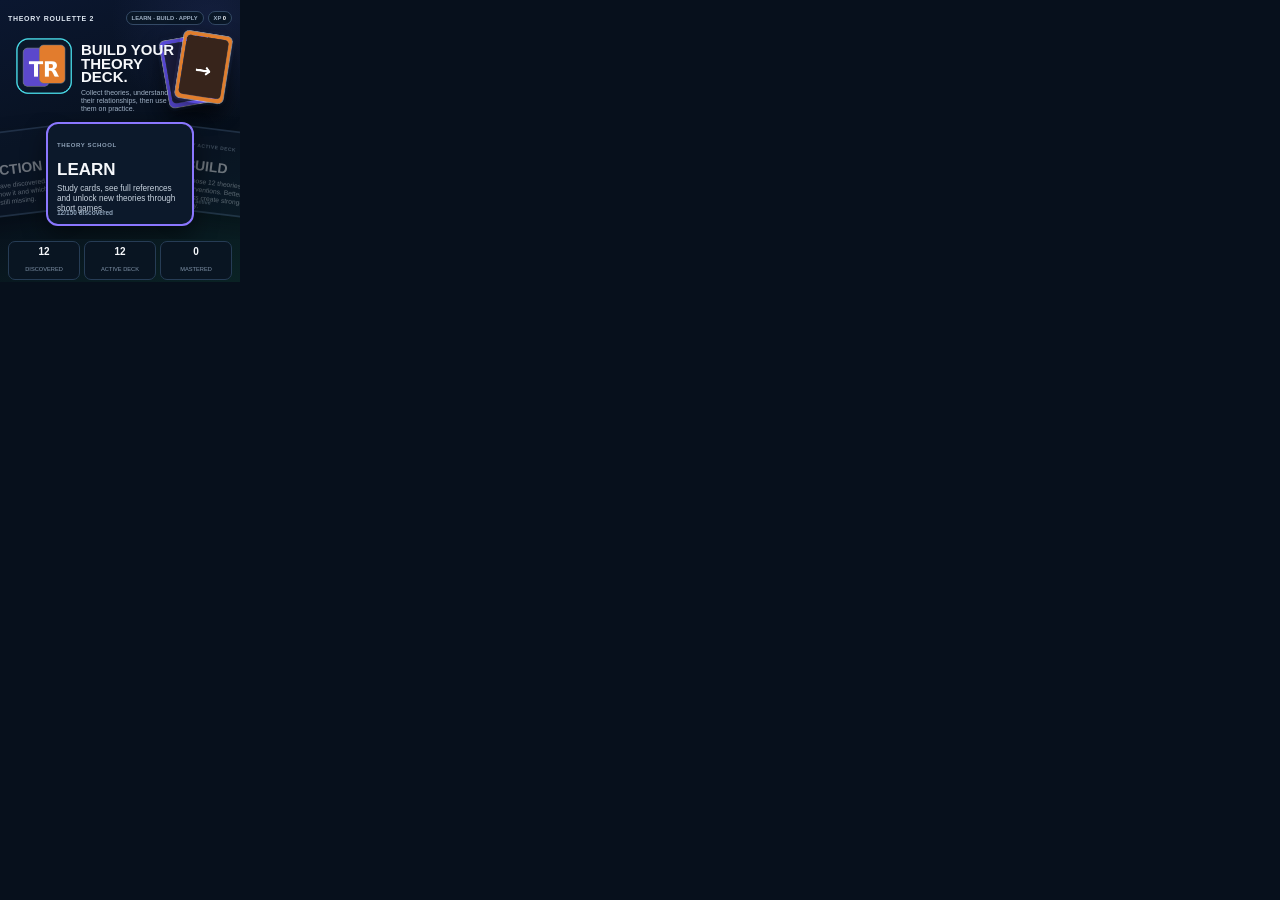
==== commit 1644c44c: "Add files via upload" ====
--- a/index.html
+++ b/index.html
@@ -1,30 +1,25 @@
 <!doctype html>
 <html lang="en-GB">
 <head>
-  <meta charset="utf-8" />
-  <meta name="viewport" content="width=240, initial-scale=1, maximum-scale=1, user-scalable=no, viewport-fit=cover" />
-  <meta name="theme-color" content="#07101c" />
-  <meta name="description" content="Theory Roulette r1: theory and intervention card game for health and social care education." />
-  <title>Theory Roulette r1</title>
+  <meta charset="utf-8">
+  <meta name="viewport" content="width=240, initial-scale=1, maximum-scale=1, user-scalable=no, viewport-fit=cover">
+  <meta name="theme-color" content="#07101c">
+  <meta name="description" content="Theory Roulette v2 for rabbit r1 — learn, collect, connect and apply theory in health and social care.">
+  <title>Theory Roulette v2</title>
   <style>
     html,body{margin:0;width:240px;height:282px;overflow:hidden;background:#07101c;color:#fff;font-family:Arial,Helvetica,sans-serif}
     #app{width:240px;height:282px;background:#07101c}
-    .boot-fallback{height:282px;display:flex;flex-direction:column;align-items:center;justify-content:center;gap:8px;text-align:center;background:linear-gradient(160deg,#101a38,#07101c 58%,#112423)}
-    .boot-logo{width:70px;height:88px;border:2px solid #8d73ff;border-radius:12px;display:grid;place-items:center;background:linear-gradient(145deg,#5142b8,#27245a);font-weight:900;font-size:22px;transform:rotate(-5deg);box-shadow:18px 8px 0 -3px #9a5725,18px 8px 0 -1px #ff9b42}
-    .boot-fallback strong{font-size:15px;letter-spacing:.07em}.boot-fallback span{font-size:9px;color:#9cadc1}
+    .boot{height:282px;display:flex;align-items:center;justify-content:center;flex-direction:column;gap:7px;background:linear-gradient(155deg,#151b43,#07101c 58%,#0b2928)}
+    .boot-card{width:66px;height:86px;border:2px solid #a78bfa;border-radius:12px;background:linear-gradient(145deg,#5948c5,#24245a);display:grid;place-items:center;font-size:23px;font-weight:900;transform:rotate(-6deg);box-shadow:17px 8px 0 -2px #a95c22,17px 8px 0 0 #ff9f43}
+    .boot b{font-size:14px;letter-spacing:.08em}.boot span{font-size:8px;color:#aebbc9}
   </style>
-  <link rel="stylesheet" href="./r1.css" />
+  <link rel="stylesheet" href="./r1.css">
 </head>
 <body>
-  <main id="app" aria-live="polite">
-    <section class="boot-fallback">
-      <div class="boot-logo">TR</div>
-      <strong>THEORY ROULETTE</strong>
-      <span>Loading 100 cards…</span>
-    </section>
-  </main>
-  <noscript>Theory Roulette needs JavaScript enabled.</noscript>
-  <script src="./r1-bridge.js"></script>
-  <script type="module" src="./r1-app.js"></script>
+<main id="app" aria-live="polite">
+  <section class="boot"><div class="boot-card">TR</div><b>THEORY ROULETTE 2</b><span>Learn · Build · Apply</span></section>
+</main>
+<script src="./r1-bridge.js"></script>
+<script type="module" src="./r1-app.js"></script>
 </body>
-</html>
+</html>
--- a/r1.css
+++ b/r1.css
@@ -1,24 +1,114 @@
-
-:root{--bg:#07101c;--panel:#0d1929;--ink:#f5f7fa;--muted:#96a4b8;--cyan:#38d9e6;--gold:#ffd25a;--purple:#8d73ff;--orange:#ff9b42;--green:#49d3a1;--red:#ff6678;--line:#2a3b52}
 *{box-sizing:border-box}
-html,body{margin:0;width:240px;height:282px;overflow:hidden;background:var(--bg);color:var(--ink);font-family:Arial,Helvetica,sans-serif;-webkit-tap-highlight-color:transparent}
-body{position:relative;user-select:none}
-#app{width:240px;height:282px;overflow:hidden;position:relative;background:radial-gradient(circle at 18% 0,#162d4b 0,transparent 40%),linear-gradient(180deg,#07101c,#091321)}
-.boot-fallback{height:282px;display:flex;flex-direction:column;align-items:center;justify-content:center;gap:8px;background:#07101c;color:#fff;text-align:center}.boot-fallback strong{font-size:16px;letter-spacing:.07em}.boot-fallback span{font-size:9px;color:#9cadc1}.boot-logo{width:64px;height:64px;border-radius:16px;display:grid;place-items:center;background:linear-gradient(145deg,#8d73ff,#38d9e6);font-weight:900;font-size:23px;box-shadow:0 10px 35px #0008}.noscript{position:absolute;inset:0;padding:30px;background:#07101c;color:#fff}
-.screen{position:absolute;inset:0;display:flex;flex-direction:column;padding:7px 8px 8px;overflow:hidden}.top{height:20px;display:flex;align-items:center;gap:5px;flex:0 0 auto}.brand{font:900 8px/1 Arial;letter-spacing:.11em;color:#e7edf7}.grow{flex:1}.badge{border:1px solid #31445d;border-radius:999px;padding:3px 5px;font:800 6.5px/1 Arial;color:#c8d4e3;background:#0d1a2b;white-space:nowrap}.badge b{color:#fff}.eyebrow{font:900 6.7px/1 Arial;letter-spacing:.12em;color:#8da0b6;text-transform:uppercase}.hint{margin-top:auto;text-align:center;color:#8fa0b5;font:700 7px/1.18 Arial;padding-top:4px}.hint b{color:#fff}
+html,body{margin:0;width:240px;height:282px;overflow:hidden;background:#07101c;color:#f6f8fb;font-family:Arial,Helvetica,sans-serif}
+body{touch-action:none}
+#app,.screen{width:240px;height:282px}
+.screen{padding:8px;display:flex;flex-direction:column;overflow:hidden;background:
+radial-gradient(circle at 88% 8%,#29346955,transparent 30%),
+linear-gradient(160deg,#0b1730,#07101c 58%,#0a2224)}
+.top{height:20px;display:flex;align-items:center;gap:4px;flex:0 0 auto}
+.brand{font:900 7px Arial;letter-spacing:.1em;color:#dce5f0}
+.grow{flex:1}
+.badge{border:1px solid #344a66;background:#0a1727;border-radius:999px;padding:3px 5px;font:800 5.8px Arial;color:#9fb0c4;white-space:nowrap}
+.badge b{color:#fff}
+.hint{margin-top:auto;text-align:center;color:#8fa0b5;font:700 6.7px/1.15 Arial;padding-top:4px;flex:0 0 auto}
+.hint b{color:#fff}
+.kicker{font:900 6.4px Arial;letter-spacing:.12em;color:#8fa0b5;text-transform:uppercase}
+h1,h2,h3,p{margin-top:0}
+.title{font-size:19px;line-height:.95;margin:4px 0 4px;font-weight:900;letter-spacing:-.035em}
+.sub{font-size:8.7px;line-height:1.24;color:#aebccc;margin:0}
+.panel{border:1px solid #304660;border-radius:10px;background:#0b1829;padding:8px}
+.purple{border-color:#826df3;background:linear-gradient(150deg,#332e70,#13172d)}
+.orange{border-color:#f49a47;background:linear-gradient(150deg,#61391f,#201917)}
+.green{border-color:#42c59b;background:linear-gradient(150deg,#123e39,#0c2226)}
+.gold{border-color:#e5bd4e;background:linear-gradient(150deg,#4d4020,#201c13)}
+.row{display:flex;gap:5px}
+.col{display:flex;flex-direction:column}
+.progress{height:5px;border-radius:9px;background:#17283c;overflow:hidden}
+.progress>span{display:block;height:100%;background:linear-gradient(90deg,#7c6af2,#43d2aa)}
 /* HOME */
-.home-art{height:94px;position:relative;margin:1px 0 0}.home-art img{position:absolute;object-fit:contain}.home-art .logo{width:84px;height:84px;left:0;top:4px}.home-art .card-a{width:68px;height:91px;right:22px;top:7px;transform:rotate(-10deg)}.home-art .card-b{width:68px;height:91px;right:2px;top:1px;transform:rotate(10deg)}.home-title{font-size:23px;line-height:.9;font-weight:900;letter-spacing:-.04em;margin:0 0 5px}.home-copy{font-size:9.5px;line-height:1.25;color:#c7d1df;margin:0}.mode-strip{height:57px;margin:7px -8px 0;position:relative;overflow:hidden}.mode-card{position:absolute;top:3px;left:50%;width:126px;height:49px;border:1px solid #32455f;background:#0d1a2b;border-radius:9px;padding:7px;transition:.15s ease;transform:translateX(-50%)}.mode-card.current{border-color:#7f6cff;box-shadow:0 7px 25px #0008}.mode-card.prev{transform:translateX(-150%) scale(.84) rotate(-6deg);opacity:.42}.mode-card.next{transform:translateX(50%) scale(.84) rotate(6deg);opacity:.42}.mode-card.far{opacity:0}.mode-card b{display:block;font-size:9px;color:#fff}.mode-card span{display:block;font-size:7px;line-height:1.15;color:#9eacc0;margin-top:4px}
-/* DECK */
-.deck-title{font-size:15px;font-weight:900;margin:2px 0 1px}.deck-sub{font-size:7px;color:#91a1b5}.deck{height:192px;position:relative;margin:1px -8px 0;overflow:hidden}.card{position:absolute;left:49px;top:7px;width:142px;height:174px;border-radius:13px;border:2px solid #556983;padding:8px;overflow:hidden;box-shadow:0 13px 24px #0008;transition:transform .16s ease,opacity .16s ease;transform-origin:50% 108%}.card.inform{background:linear-gradient(150deg,#5142b8,#27245a 62%,#14162b);border-color:#8d73ff}.card.intervene{background:linear-gradient(150deg,#b65e1f,#58331d 62%,#241b17);border-color:#ff9b42}.card:after{content:"";position:absolute;right:-25px;bottom:-31px;width:105px;height:105px;background:url('./card_mark.png') center/contain no-repeat;opacity:.16;transform:rotate(12deg)}.card .type{font:900 6.5px/1 Arial;letter-spacing:.1em;text-transform:uppercase;color:#eef3fa}.card .number{position:absolute;right:8px;top:8px;font:900 7px Arial;color:#ffffff90}.card h2{font-size:18px;line-height:.98;margin:22px 0 7px;max-height:54px;overflow:hidden;position:relative;z-index:2}.card p{font-size:8.6px;line-height:1.22;color:#e3e8ef;margin:0;display:-webkit-box;-webkit-box-orient:vertical;-webkit-line-clamp:4;overflow:hidden;position:relative;z-index:2}.card .family{position:absolute;bottom:8px;left:8px;border:1px solid #ffffff2b;border-radius:999px;padding:3px 5px;font:800 6px Arial;text-transform:uppercase;color:#fff;z-index:2;background:#0002}.p-2{transform:translateX(-160px) scale(.74) rotate(-13deg);opacity:.2}.p-1{transform:translateX(-89px) scale(.86) rotate(-7deg);opacity:.52}.p0{transform:translateX(0) scale(1);opacity:1;z-index:5}.p1{transform:translateX(89px) scale(.86) rotate(7deg);opacity:.52}.p2{transform:translateX(160px) scale(.74) rotate(13deg);opacity:.2}.drawn{animation:drawn .42s ease forwards}.toss-left{animation:tossL .42s ease forwards}.toss-right{animation:tossR .42s ease forwards}@keyframes drawn{50%{transform:translateY(-13px) scale(1.05)}100%{transform:translateY(10px) scale(.85);opacity:0}}@keyframes tossL{to{transform:translate(-210px,40px) rotate(-45deg) scale(.6);opacity:0}}@keyframes tossR{to{transform:translate(210px,40px) rotate(45deg) scale(.6);opacity:0}}
-/* CASE + REFLECTION */
-.mini{height:42px;border-radius:9px;border:1px solid #354b67;background:#0d1b2e;display:flex;gap:7px;align-items:center;padding:6px;flex:0 0 auto}.mini img{width:29px;height:29px;object-fit:cover;border-radius:6px}.mini-copy{min-width:0}.mini-copy small{display:block;color:#8fa0b4;font:900 6px Arial;letter-spacing:.08em}.mini-copy b{display:block;font-size:10.5px;white-space:nowrap;overflow:hidden;text-overflow:ellipsis;max-width:174px}.casebox{margin-top:5px;border:1px solid #2d415a;border-radius:9px;background:linear-gradient(#0c1828dd,#0a1422ee),url('./bg_case.png') center/cover;padding:8px;min-height:149px;overflow:hidden}.casebox h2{font-size:13px;margin:0 0 5px;color:#ffd25a}.casebox p{font-size:9.7px;line-height:1.28;margin:0;color:#e0e7f0}.new-info{border-top:1px solid #ffffff1c;margin-top:6px;padding-top:5px;color:#9dcbd0!important;font-size:8.7px!important}.question{margin-top:7px;border:1px solid #425a78;border-radius:10px;padding:10px;background:#e8edf3;color:#0b1520;min-height:104px;display:flex;flex-direction:column;justify-content:center}.question small{font:900 6.5px Arial;letter-spacing:.11em;color:#617083}.question b{display:block;font-size:13px;line-height:1.15;margin-top:6px}.say{margin-top:8px;border-radius:8px;background:#0d1a2b;border:1px dashed #3d5573;padding:7px;color:#a9b7c8;font-size:8.2px;line-height:1.2}.say strong{color:#38d9e6}.steps{display:flex;gap:4px;justify-content:center;margin-top:5px}.steps span{width:6px;height:6px;border-radius:50%;background:#33465f}.steps span.on{background:#ffd25a}
-/* REVEAL */
-.flip-title{font-size:14px;font-weight:900;margin:3px 0 5px}.reveal{border-radius:9px;border:1px solid #324862;background:#0d1a2b;padding:8px;margin-bottom:6px;min-height:78px;overflow:hidden}.reveal.helps{border-left:3px solid #49d3a1}.reveal.limits{border-left:3px solid #ff6678}.reveal small{font:900 6.5px Arial;letter-spacing:.1em;color:#8fa0b4}.reveal p{font-size:9.5px;line-height:1.25;margin:5px 0 0;color:#e4eaf2}
-/* LINK */
-.link-prompt{font-size:9px;line-height:1.25;color:#c8d3df;margin:3px 0 4px}.link-rail{height:170px;position:relative;margin:0 -8px;overflow:hidden}.link-card{position:absolute;left:53px;top:8px;width:134px;height:150px;border:2px solid #56697f;border-radius:12px;padding:9px;background:#0c1a2b;transition:.15s ease}.link-card.inform{border-color:#8d73ff;background:linear-gradient(155deg,#3a3378,#171a31)}.link-card.intervene{border-color:#ff9b42;background:linear-gradient(155deg,#74401f,#211a18)}.link-card.current{z-index:4;transform:translateX(0)}.link-card.prev{transform:translateX(-102px) scale(.82) rotate(-7deg);opacity:.4}.link-card.next{transform:translateX(102px) scale(.82) rotate(7deg);opacity:.4}.link-card.far{opacity:0}.link-card small{font:900 6px Arial;letter-spacing:.1em;color:#b6c2d0}.link-card h3{font-size:15px;line-height:1;margin:17px 0 7px}.link-card p{font-size:8.4px;line-height:1.2;color:#d5dde7;margin:0;display:-webkit-box;-webkit-line-clamp:5;-webkit-box-orient:vertical;overflow:hidden}
-/* RESULT */
-.score{font:900 42px/1 Arial;color:#38d9e6;text-align:center;margin:12px 0 2px}.score-label{text-align:center;font:900 6.5px Arial;letter-spacing:.11em;color:#8ea0b5}.bridge{margin-top:10px;border:1px solid #354b65;border-radius:9px;background:#0d1929;padding:9px}.bridge small{font:900 6.5px Arial;color:#8ea0b5;letter-spacing:.1em}.bridge b{display:block;color:#ffd25a;font-size:10.5px;line-height:1.2;margin:5px 0}.bridge p{font-size:8.5px;line-height:1.2;color:#c9d4df;margin:0}.stats{display:grid;grid-template-columns:repeat(3,1fr);gap:5px;margin-top:8px}.stat{border:1px solid #2c4058;border-radius:7px;text-align:center;padding:6px 2px;background:#0a1625}.stat b{display:block;font-size:12px}.stat span{display:block;font-size:6px;color:#8fa0b5;text-transform:uppercase;margin-top:2px}
-/* WILD */
-.wild-overlay{position:absolute;inset:0;background:#050914eb;z-index:20;display:flex;align-items:center;justify-content:center;padding:12px}.wild{width:210px;min-height:238px;border:2px solid #49d3a1;border-radius:14px;background:linear-gradient(160deg,#173d39,#0a1e24 58%,#151728);padding:12px;box-shadow:0 16px 50px #000}.wild img{width:45px;height:45px;display:block;margin:0 auto 6px}.wild small{display:block;text-align:center;font:900 6.5px Arial;letter-spacing:.12em;color:#7be8c3}.wild h2{text-align:center;font-size:21px;margin:8px 0;color:#fff}.wild p{font-size:11px;line-height:1.3;color:#e1edf0;margin:8px 0}.wild .bonus{border:1px solid #4f7b6b;border-radius:7px;padding:6px;text-align:center;color:#8af0cd;font-size:8px;margin-top:10px}
-.error{padding:20px}.error h1{color:#ff6678;font-size:18px}.error p{font-size:10px;line-height:1.3;color:#d1dae6}
-@media (prefers-reduced-motion:reduce){*{animation:none!important;transition:none!important}}
+.hero{height:82px;position:relative;flex:0 0 auto}
+.hero .logo{position:absolute;left:0;top:2px;width:72px;height:72px;object-fit:contain}
+.hero .fan{position:absolute;width:55px;height:74px;object-fit:cover;border-radius:9px;right:16px;top:6px;transform:rotate(-10deg);box-shadow:0 9px 20px #0007}
+.hero .fan.two{right:1px;top:2px;transform:rotate(9deg)}
+.hero-copy{position:absolute;left:73px;top:15px;width:94px}
+.hero-copy b{display:block;font-size:15px;line-height:.9}
+.hero-copy span{display:block;font-size:7px;line-height:1.2;color:#9fb0c4;margin-top:5px}
+.menu-rail{height:127px;position:relative;margin:2px -8px 0;overflow:hidden;flex:0 0 auto}
+.menu-card{position:absolute;left:46px;top:10px;width:148px;height:104px;border:2px solid #415a79;border-radius:12px;padding:9px;background:#0c192b;transition:.14s ease;box-shadow:0 10px 25px #0007}
+.menu-card.current{z-index:5;transform:translateX(0) scale(1);border-color:#8b77ff}
+.menu-card.prev{transform:translateX(-116px) scale(.82) rotate(-7deg);opacity:.42}
+.menu-card.next{transform:translateX(116px) scale(.82) rotate(7deg);opacity:.42}
+.menu-card.far{opacity:0}
+.menu-card small{font:900 6px Arial;letter-spacing:.1em;color:#8fa2b8}
+.menu-card h2{font-size:17px;line-height:1;margin:10px 0 6px}
+.menu-card p{font-size:8.2px;line-height:1.2;color:#c8d3df;margin:0}
+.menu-card .count{position:absolute;bottom:8px;left:9px;right:9px;font:700 6.5px Arial;color:#91a5bb}
+.home-stats{display:grid;grid-template-columns:repeat(3,1fr);gap:4px;margin-top:2px}
+.home-stat{text-align:center;border:1px solid #263c55;background:#091522;border-radius:7px;padding:4px 1px}
+.home-stat b{display:block;font-size:10px}.home-stat span{font-size:5.7px;color:#8194aa;text-transform:uppercase}
+/* CARD BROWSER */
+.deck-head{display:flex;align-items:end;justify-content:space-between;margin-top:2px}
+.deck-head h1{font-size:15px;line-height:1;margin:0}.deck-head span{font:800 6px Arial;color:#94a6ba}
+.card-rail{height:190px;position:relative;margin:0 -8px;overflow:hidden;flex:0 0 auto}
+.tcard{position:absolute;left:48px;top:8px;width:144px;height:170px;border-radius:13px;border:2px solid #66788c;padding:8px;box-shadow:0 13px 25px #0008;transition:.15s ease;overflow:hidden}
+.tcard.inform{background:linear-gradient(150deg,#5145b7,#29275d 62%,#12152b);border-color:#927eff}
+.tcard.intervene{background:linear-gradient(150deg,#aa5b25,#55311e 62%,#211916);border-color:#ff9d4d}
+.tcard.locked{filter:saturate(.15);background:linear-gradient(155deg,#222b38,#121820);border-color:#465361}
+.tcard.current{z-index:5;transform:translateX(0)}
+.tcard.prev{transform:translateX(-101px) scale(.84) rotate(-7deg);opacity:.4}
+.tcard.next{transform:translateX(101px) scale(.84) rotate(7deg);opacity:.4}
+.tcard.far{opacity:0}
+.tcard small{font:900 5.8px Arial;letter-spacing:.09em;color:#d9e1ec}
+.tcard .num{position:absolute;right:8px;top:8px;font:900 6px Arial;color:#ffffff88}
+.tcard h2{font-size:17px;line-height:1;margin:24px 0 6px}
+.tcard p{font-size:8.2px;line-height:1.2;color:#e0e7ef;margin:0;display:-webkit-box;-webkit-box-orient:vertical;-webkit-line-clamp:5;overflow:hidden}
+.tcard footer{position:absolute;bottom:7px;left:8px;right:8px;display:flex;justify-content:space-between;align-items:center;font:800 5.8px Arial;color:#dce3eb}
+.leveldot{display:inline-block;width:5px;height:5px;border-radius:50%;background:#33475f;margin-right:2px}.leveldot.on{background:#4de0ad}
+.lockmark{font-size:27px;text-align:center;margin:28px 0 8px;opacity:.7}
+/* STUDY DETAIL */
+.card-mini{height:36px;border:1px solid #354b66;border-radius:8px;background:#0b1929;padding:5px 7px;display:flex;align-items:center;gap:6px}
+.card-mini img{width:25px;height:25px;border-radius:5px;object-fit:cover}.card-mini div{min-width:0}.card-mini small{display:block;font:900 5.5px Arial;color:#889cb2;letter-spacing:.08em}.card-mini b{display:block;font-size:9.5px;white-space:nowrap;overflow:hidden;text-overflow:ellipsis;max-width:180px}
+.detail{margin-top:5px;height:184px;overflow:hidden}
+.detail h2{font-size:15px;line-height:1;margin:2px 0 7px}
+.detail p{font-size:9px;line-height:1.27;color:#d9e2ec;margin:0 0 6px}
+.detail .ref{font-size:8px;line-height:1.23;color:#cbd5e0}
+.linkline{border:1px solid #334a65;border-radius:7px;padding:6px;margin-bottom:5px;background:#0a1625}
+.linkline b{font-size:8.5px;display:block;color:#ffd66b}.linkline span{font-size:7.2px;line-height:1.18;color:#aebbc9;display:block;margin-top:2px}
+.tabs{display:flex;gap:3px;margin-top:4px}.tabs span{width:5px;height:5px;border-radius:50%;background:#354861}.tabs .on{background:#ffd565}
+/* WORD HUNT */
+.hunt-intro{height:50px;margin-top:4px}.hunt-intro h1{font-size:17px;margin:0 0 4px}.hunt-intro p{font-size:8px;color:#aebccc;line-height:1.2}
+.wordtarget{text-align:center;font-size:18px;font-weight:900;letter-spacing:.18em;color:#ffd565;margin:4px 0 3px}
+.clue{text-align:center;font-size:8px;line-height:1.2;color:#b9c7d4;min-height:30px}
+.wordgrid{display:grid;grid-template-rows:repeat(6,1fr);gap:3px;margin:3px 10px;height:119px}
+.wordrow{font:900 11px/1 monospace;letter-spacing:.18em;text-align:center;border:1px solid #2b415b;border-radius:6px;background:#0a1625;padding:4px 2px;color:#70849a}
+.wordrow.current{border-color:#ffd565;background:#2d2916;color:#fff;transform:scale(1.02)}
+.wordresult{height:119px;margin:5px 0}.wordresult h2{font-size:16px;color:#ffd565;margin:0 0 5px}.wordresult p{font-size:8.5px;line-height:1.25;color:#d2dce7}
+/* BUILD */
+.deckslots{display:grid;grid-template-columns:repeat(6,1fr);gap:3px;margin:4px 0 3px}
+.slot{height:18px;border:1px dashed #3b536e;border-radius:4px;background:#091421;text-align:center;font:800 6px/16px Arial;color:#6f8298}.slot.filled{border-style:solid;border-color:#63d5ad;color:#fff;background:#13352f}
+.buildmsg{text-align:center;font-size:7px;color:#93a5b8;height:16px}
+.togglepill{position:absolute;right:8px;bottom:7px;border-radius:999px;padding:3px 6px;background:#07111caa;border:1px solid #ffffff3b;font:800 6px Arial}
+/* APPLY */
+.casehead{font-size:6px;color:#90a3b8;font-weight:900;letter-spacing:.1em;margin-top:2px}.case-title{font-size:15px;margin:1px 0 4px}.case{height:187px;border:1px solid #30465e;border-radius:9px;background:linear-gradient(#0b1728e8,#07121fee),url('./bg_case.png') center/cover;padding:8px;overflow:hidden}
+.case p{font-size:9px;line-height:1.26;color:#dce5ee;margin:0 0 6px}.case .person{color:#ffd565}.case .new{border-top:1px solid #ffffff22;padding-top:6px;color:#8fe2cd}
+.draw-stage{height:203px;position:relative;overflow:hidden;margin:0 -8px}.draw-stage .tcard{top:15px}
+.applyq{height:164px;margin-top:6px;border:1px solid #3b526d;border-radius:10px;background:#e8edf4;color:#0c1621;padding:10px;display:flex;flex-direction:column;justify-content:center}
+.applyq small{font:900 6px Arial;letter-spacing:.1em;color:#657489}.applyq b{font-size:13px;line-height:1.15;margin-top:6px}.applyq p{font-size:8px;line-height:1.22;color:#46576a;margin:7px 0 0}
+.revealbox{border:1px solid #334960;border-radius:8px;background:#0b1829;padding:7px;margin-top:5px}.revealbox small{font:900 5.8px Arial;letter-spacing:.08em;color:#7f93aa}.revealbox p{font-size:8.4px;line-height:1.22;margin:4px 0 0;color:#dbe4ed}
+.revealbox.good{border-left:3px solid #47d2a3}.revealbox.limit{border-left:3px solid #ff697c}
+.linkchoice{height:184px;position:relative;margin:4px -8px 0;overflow:hidden}
+.linkcard{position:absolute;left:48px;top:8px;width:144px;height:164px;border-radius:12px;border:2px solid #52677f;background:#0b1829;padding:8px;transition:.15s}
+.linkcard.current{z-index:4}.linkcard.prev{transform:translateX(-104px) scale(.84) rotate(-7deg);opacity:.4}.linkcard.next{transform:translateX(104px) scale(.84) rotate(7deg);opacity:.4}.linkcard.far{opacity:0}
+.linkcard strong{display:block;font-size:14px;line-height:1;margin:21px 0 6px}.linkcard p{font-size:8px;line-height:1.2;color:#cbd6e1}.linkcard .kind{font:900 6px Arial;color:#ffd565;letter-spacing:.08em}.linkcard .power{position:absolute;right:8px;top:8px;font:900 6px Arial;color:#87e2c1}
+.resultxp{text-align:center;font:900 35px/1 Arial;color:#45d4a7;margin:6px 0 2px}.resultlabel{text-align:center;font:900 6px Arial;letter-spacing:.12em;color:#8fa1b6}
+.reason{border:1px solid #39506a;border-radius:9px;background:#0a1728;padding:8px;margin-top:7px}.reason b{display:block;font-size:9.5px;color:#ffd565;margin-bottom:4px}.reason p{font-size:8.2px;line-height:1.2;color:#ccd8e4;margin:0}
+.chapterstats{display:grid;grid-template-columns:repeat(3,1fr);gap:4px;margin-top:6px}.chapterstats div{text-align:center;border:1px solid #2b4058;border-radius:6px;padding:5px 1px;background:#091421}.chapterstats b{display:block;font-size:10px}.chapterstats span{font-size:5.7px;color:#8194a9}
+/* COLLECTION */
+.filters{height:24px;display:flex;align-items:center;gap:4px;margin:3px 0}.filter{border:1px solid #31475f;border-radius:999px;padding:4px 6px;font:800 5.7px Arial;color:#8498ae}.filter.on{border-color:#8a78fa;color:#fff;background:#292752}
+.collection-summary{display:grid;grid-template-columns:repeat(3,1fr);gap:4px;margin:4px 0}.collection-summary div{text-align:center;border:1px solid #2e435c;border-radius:7px;background:#0a1625;padding:5px}.collection-summary b{display:block;font-size:11px}.collection-summary span{font-size:5.4px;color:#8093a9}
+/* MODALS */
+.overlay{position:absolute;inset:0;background:#050914ee;z-index:30;padding:11px;display:flex;align-items:center;justify-content:center}
+.modal{width:218px;min-height:232px;border:2px solid #46cea2;border-radius:13px;background:linear-gradient(160deg,#143a37,#0a1d25 58%,#16172b);padding:11px;box-shadow:0 18px 50px #000}
+.modal img{display:block;width:42px;height:42px;margin:0 auto 5px}.modal small{display:block;text-align:center;font:900 6px Arial;letter-spacing:.12em;color:#78e7c0}.modal h2{text-align:center;font-size:19px;margin:7px 0}.modal p{font-size:9.5px;line-height:1.27;color:#e1ebef}.modal .bonus{text-align:center;border:1px solid #477568;border-radius:7px;padding:6px;font-size:8px;color:#83edc9;margin-top:8px}
+.error{padding:18px}.error h1{color:#ff6b7c;font-size:17px}.error p{font-size:9px;line-height:1.3;color:#d3dce6}
+@media(prefers-reduced-motion:reduce){*{transition:none!important;animation:none!important}}
